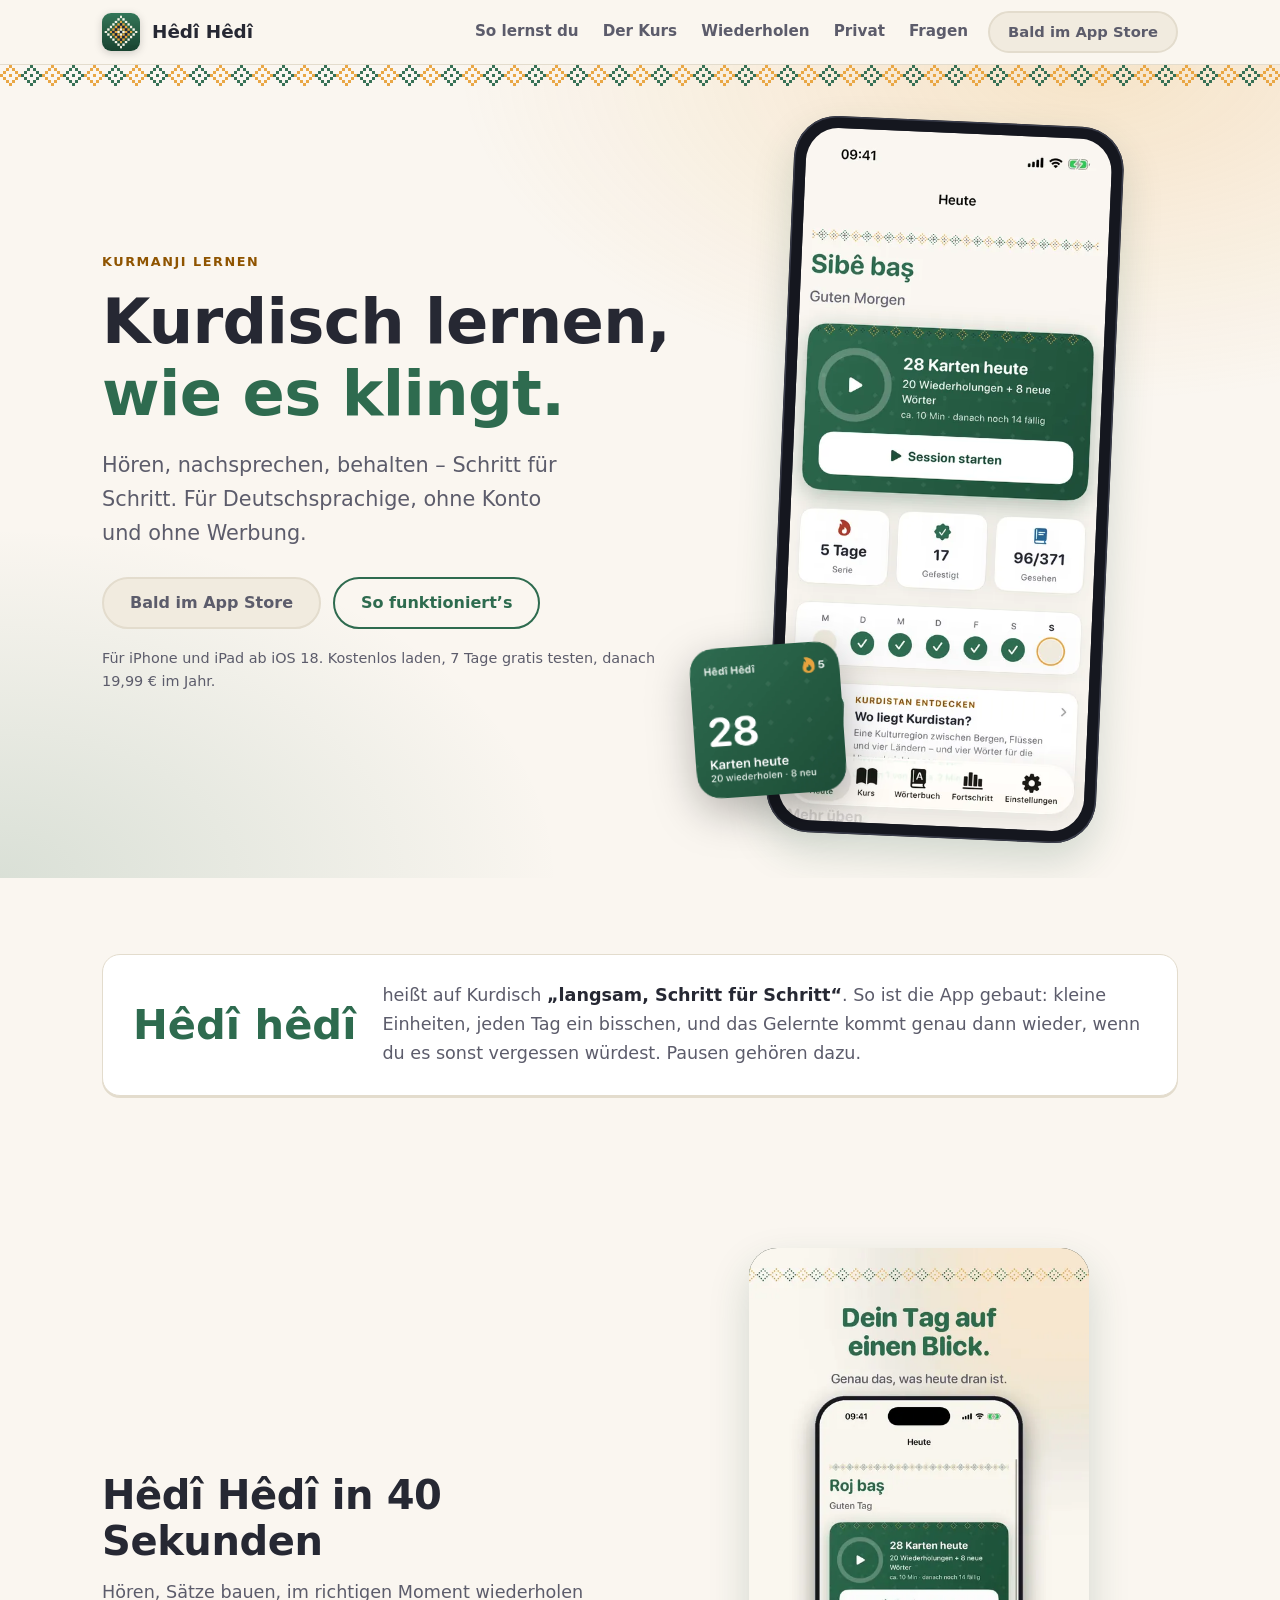
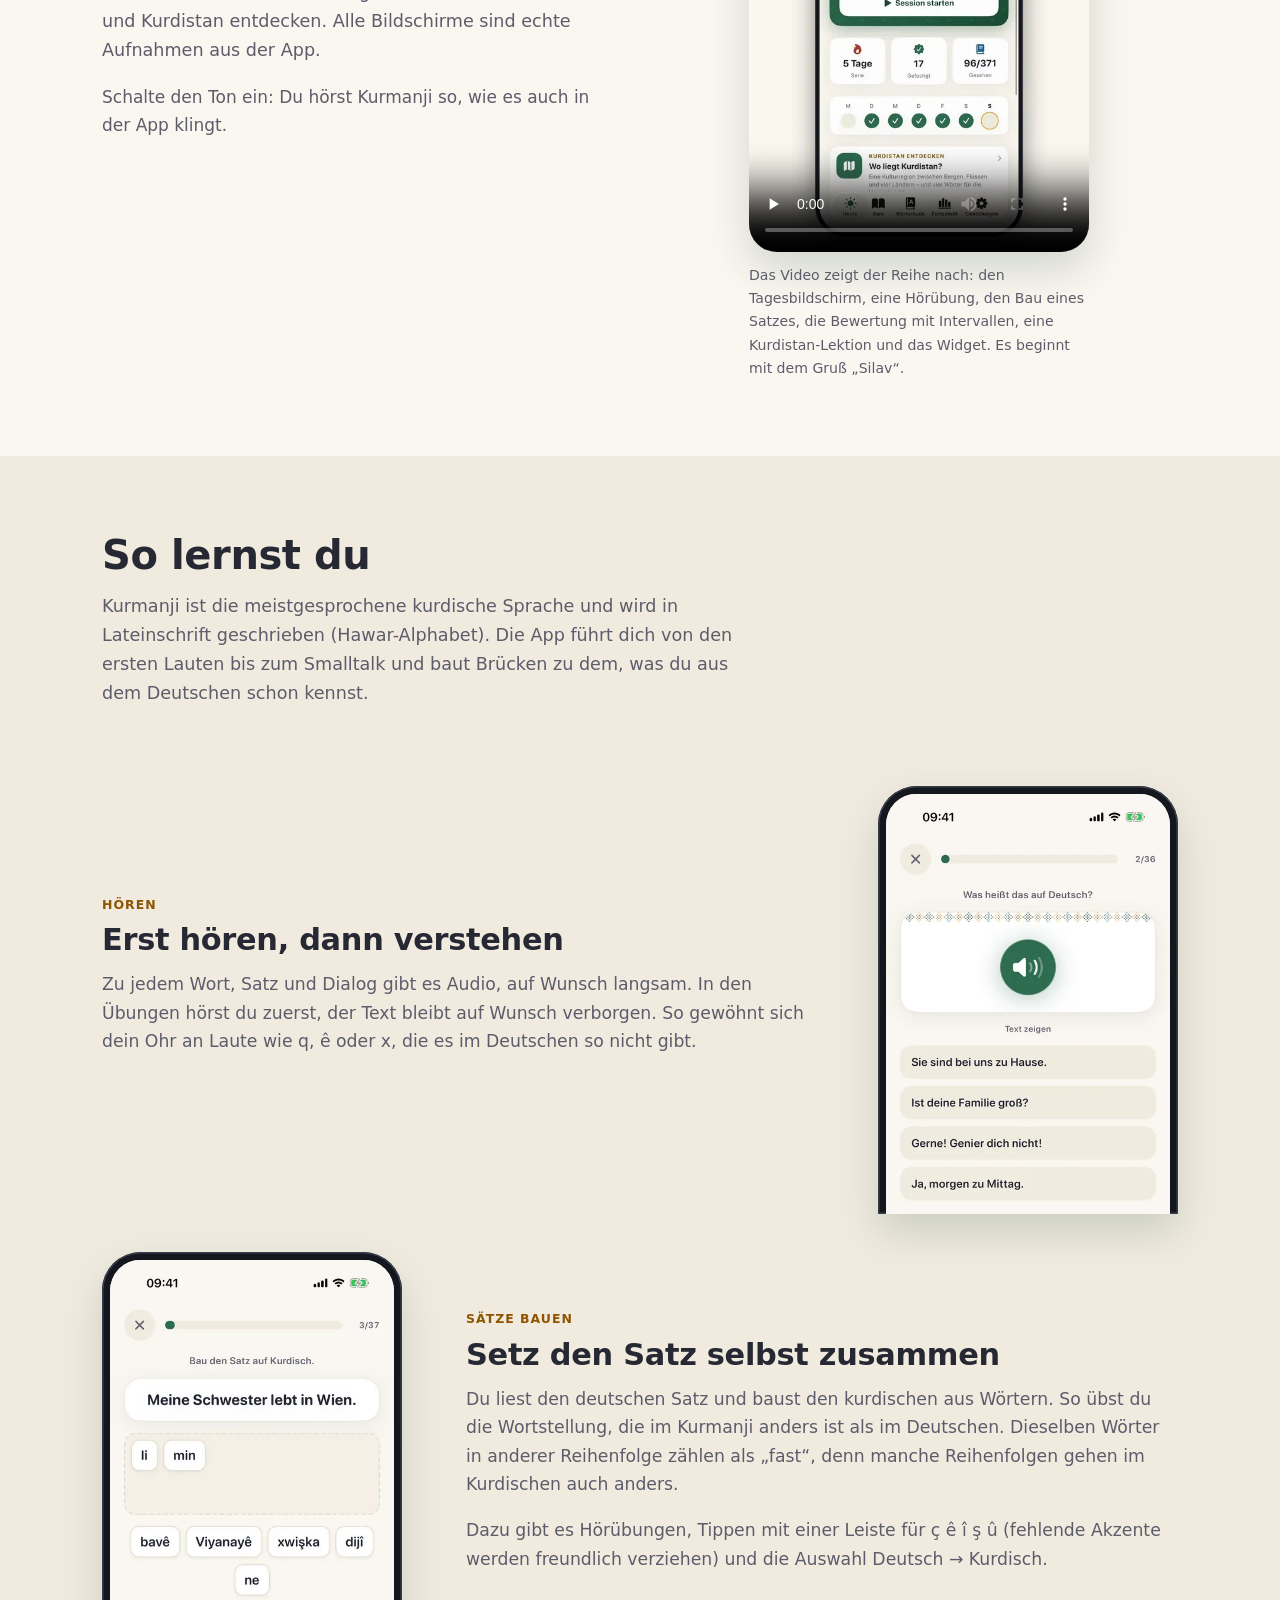
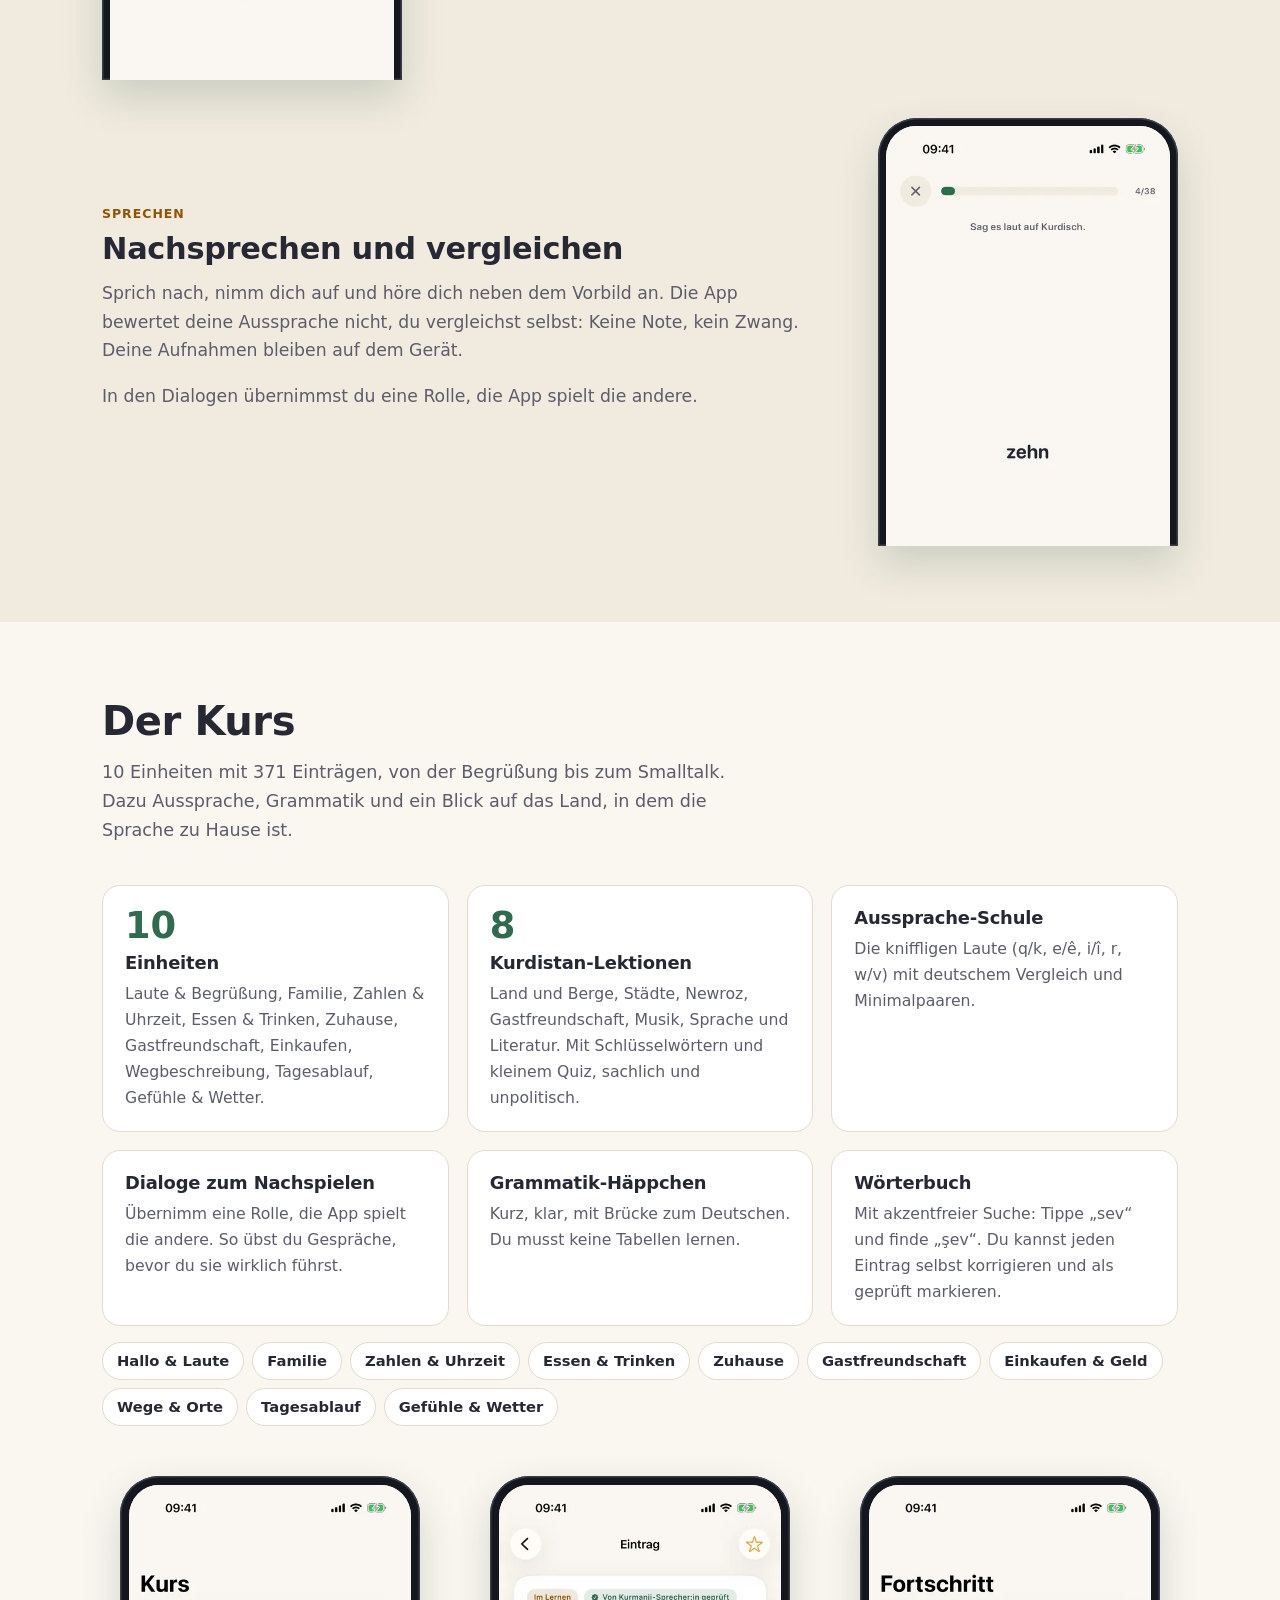
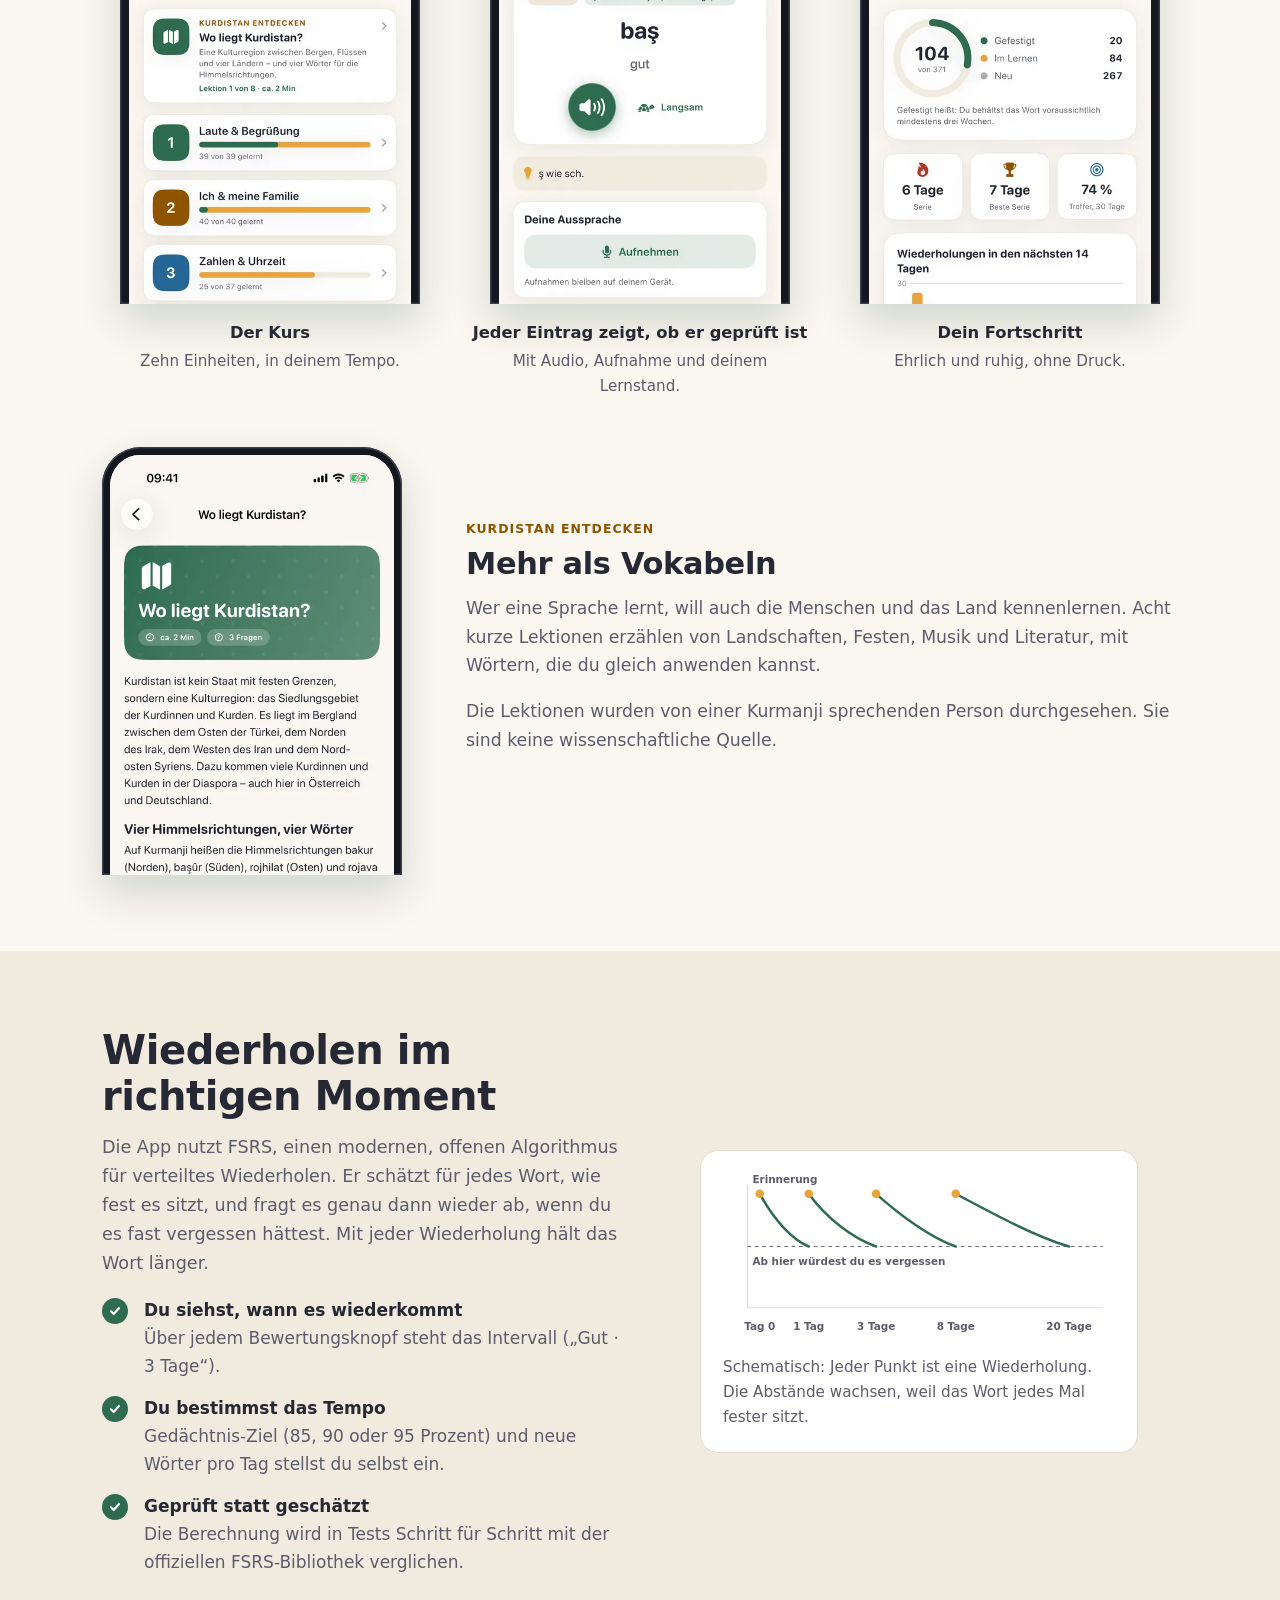
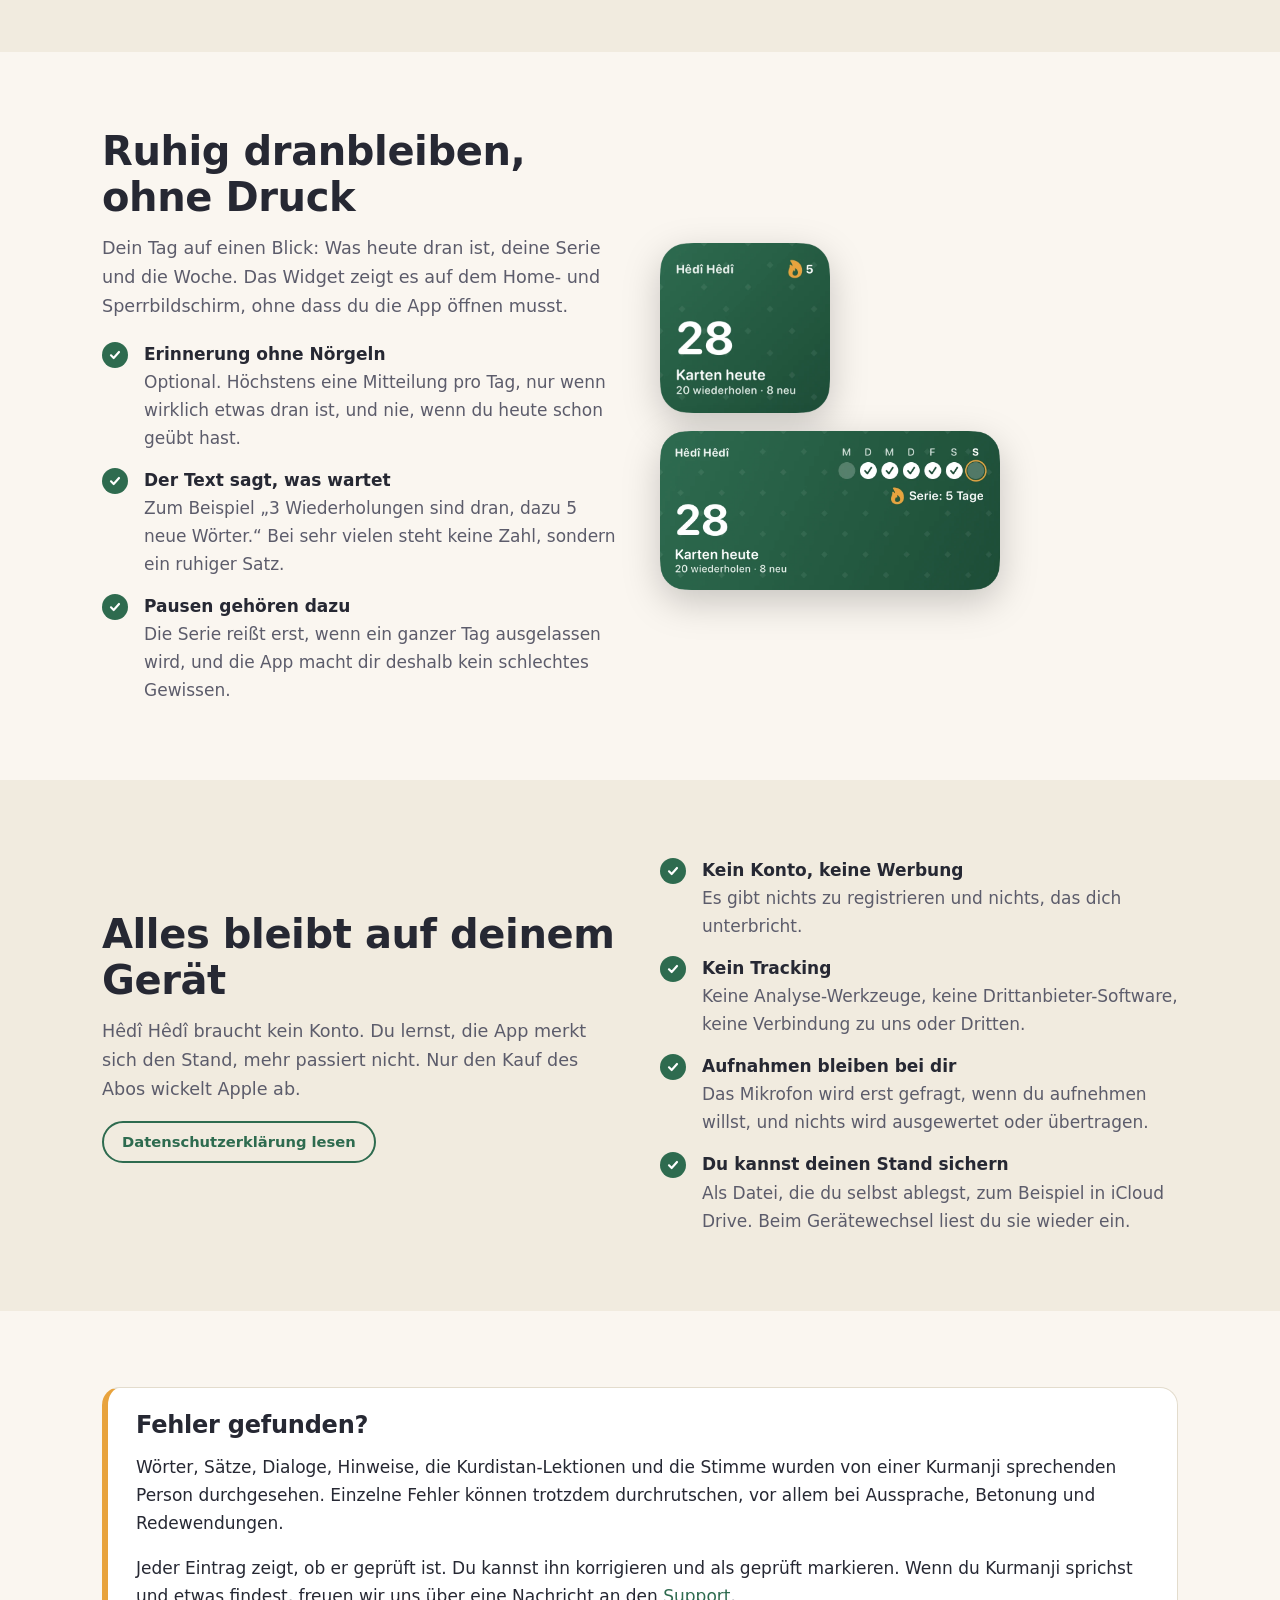
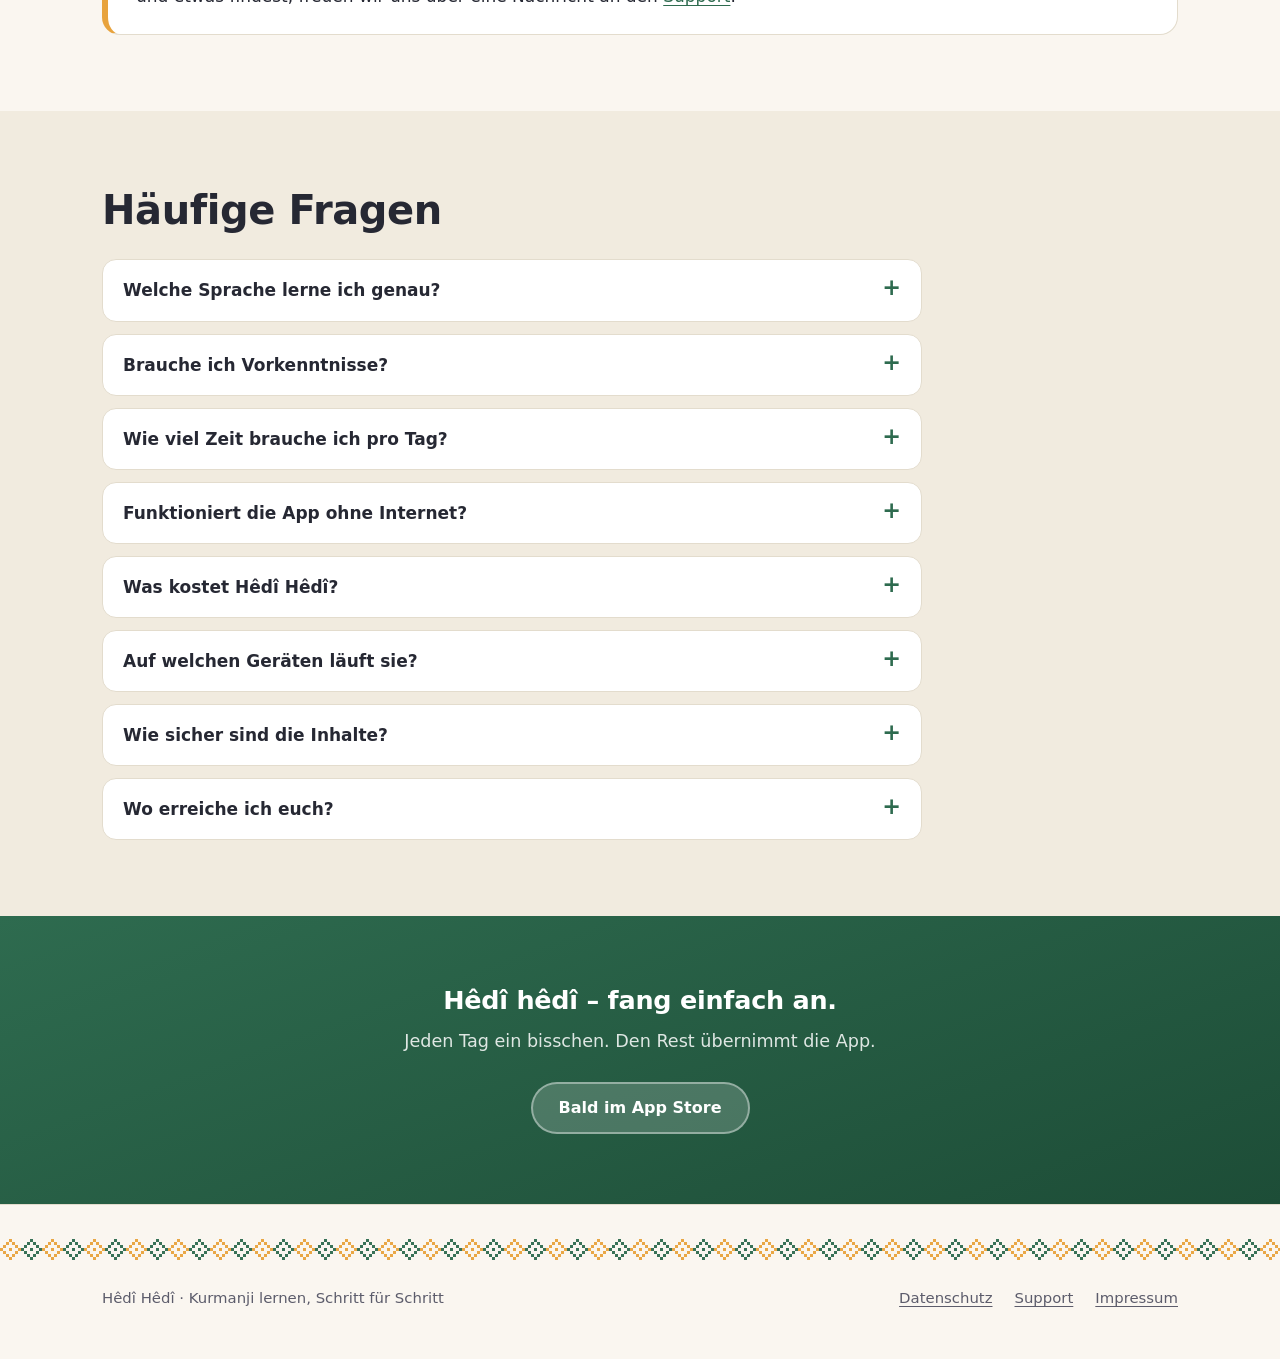
==== public/index.html @ 9ffc1339 "Webseite aktualisiert (App-Repo 23fbfc1 Datenschutz: Stand 5. Oktober 2026)" ====
<!doctype html>
<html lang="de-AT">
<head>
<meta charset="utf-8">
<meta name="viewport" content="width=device-width, initial-scale=1">
<title>Hêdî Hêdî – Kurdisch (Kurmanji) lernen, Schritt für Schritt</title>
<meta name="description" content="Kurmanji hören, sprechen und behalten: die Lern-App für Deutschsprachige. Mit echter Hörübung, Sätze bauen, Kurdistan-Lektionen und Wiederholungen genau im richtigen Moment. Ohne Konto, ohne Werbung, alles bleibt auf deinem Gerät.">
<meta name="theme-color" content="#2e6b4f">
<link rel="icon" type="image/png" sizes="32x32" href="bilder/favicon-32.png">
<link rel="apple-touch-icon" href="bilder/apple-touch-icon.png">
<link rel="stylesheet" href="style.css">
<meta property="og:type" content="website">
<meta property="og:locale" content="de_AT">
<meta property="og:title" content="Hêdî Hêdî – Kurdisch lernen, Schritt für Schritt">
<meta property="og:description" content="Kurmanji hören, sprechen und behalten. Für iPhone und iPad. Ohne Konto, ohne Werbung.">
<meta property="og:image" content="bilder/vorschau.png">
<meta name="twitter:card" content="summary_large_image">
<script type="application/ld+json">
{"@context":"https://schema.org","@type":"MobileApplication","name":"Hêdî Hêdî","alternateName":"Hêdî Hêdî: Kurdisch lernen","applicationCategory":"EducationalApplication","operatingSystem":"iOS 18 und neuer (iPhone, iPad)","inLanguage":"de-AT","description":"Kurmanji (Nordkurdisch, Hawar-Lateinschrift) lernen: hören, sprechen, Sätze bauen und im richtigen Moment wiederholen. Ohne Konto, ohne Werbung.","image":"bilder/icon-512.png"}
</script>
</head>
<body>
<a class="sprung" href="#inhalt">Zum Inhalt springen</a>

<header class="kopf">
  <div class="wrap">
    <a class="marke" href="./"><img src="bilder/icon-256.webp" width="38" height="38" alt="">Hêdî Hêdî</a>
    <nav aria-label="Hauptmenü">
      <a href="#lernen">So lernst du</a>
      <a href="#kurs">Der Kurs</a>
      <a href="#wiederholen">Wiederholen</a>
      <a href="#privat">Privat</a>
      <a href="#fragen">Fragen</a>
    </nav>
    <a class="knopf klein" data-appstore aria-disabled="true" href="#herunterladen">Bald im App Store</a>
  </div>
</header>

<main id="inhalt">

<section class="held" aria-labelledby="titel">
  <div class="borte" aria-hidden="true" style="position:absolute;top:0;left:0;right:0"></div>
  <div class="wrap">
    <div>
      <p class="vorspann">Kurmanji lernen</p>
      <h1 id="titel">Kurdisch lernen, <em>wie es klingt.</em></h1>
      <p class="lead">Hören, nachsprechen, behalten – Schritt für Schritt. Für Deutschsprachige, ohne Konto und ohne Werbung.</p>
      <div class="aktionen">
        <a class="knopf" data-appstore aria-disabled="true" href="#herunterladen">Bald im App Store</a>
        <a class="knopf zweit" href="#lernen">So funktioniert’s</a>
      </div>
      <p class="klein-print">Für iPhone und iPad ab iOS 18. Kostenlos laden, 7 Tage gratis testen, danach 19,99 € im Jahr.</p>
    </div>
    <div class="heldbild">
      <figure class="telefon">
        <img src="bilder/heute-800.webp" srcset="bilder/heute-480.webp 480w, bilder/heute-800.webp 800w" sizes="(max-width: 880px) 72vw, 330px" width="800" height="1739"
             alt="Der Tagesbildschirm der App: „Sibê baş“, 28 Karten heute, die Serie von 5 Tagen und die Wochenübersicht.">
      </figure>
      <img class="widget" src="bilder/widget-klein.webp" width="510" height="510" alt="Das Widget „Heute dran“ zeigt 28 Karten und eine Serie von 5 Tagen.">
    </div>
  </div>
</section>

<section class="abschnitt" aria-labelledby="namen">
  <div class="wrap">
    <div class="name">
      <div class="gross" id="namen">Hêdî hêdî</div>
      <p>heißt auf Kurdisch <strong>„langsam, Schritt für Schritt“</strong>. So ist die App gebaut: kleine Einheiten, jeden Tag ein bisschen, und das Gelernte kommt genau dann wieder, wenn du es sonst vergessen würdest. Pausen gehören dazu.</p>
    </div>
  </div>
</section>

<section class="abschnitt" id="video" aria-labelledby="video-titel">
  <div class="wrap paar">
    <div>
      <h2 id="video-titel">Hêdî Hêdî in 40 Sekunden</h2>
      <p class="sanft" style="font-size:1.1rem">Hören, Sätze bauen, im richtigen Moment wiederholen und Kurdistan entdecken. Alle Bildschirme sind echte Aufnahmen aus der App.</p>
      <p class="sanft">Schalte den Ton ein: Du hörst Kurmanji so, wie es auch in der App klingt.</p>
    </div>
    <figure class="video-rahmen">
      <video controls playsinline preload="none" poster="bilder/promo-poster.webp" width="540" height="960"
             aria-describedby="video-text">
        <source src="video/hedi-hedi-promo.mp4" type="video/mp4">
        Dein Browser zeigt das Video nicht an. <a href="video/hedi-hedi-promo.mp4">Video herunterladen</a> (MP4, 5 MB).
      </video>
      <figcaption id="video-text" class="sanft">Das Video zeigt der Reihe nach: den Tagesbildschirm, eine Hörübung, den Bau eines Satzes, die Bewertung mit Intervallen, eine Kurdistan-Lektion und das Widget. Es beginnt mit dem Gruß „Silav“.</figcaption>
    </figure>
  </div>
</section>

<section class="abschnitt tief" id="lernen" aria-labelledby="lernen-titel">
  <div class="wrap">
    <div class="kopfzeile">
      <h2 id="lernen-titel">So lernst du</h2>
      <p>Kurmanji ist die meistgesprochene kurdische Sprache und wird in Lateinschrift geschrieben (Hawar-Alphabet). Die App führt dich von den ersten Lauten bis zum Smalltalk und baut Brücken zu dem, was du aus dem Deutschen schon kennst.</p>
    </div>

    <div class="reihe">
      <div class="text">
        <span class="marke-chip">Hören</span>
        <h3>Erst hören, dann verstehen</h3>
        <p>Zu jedem Wort, Satz und Dialog gibt es Audio, auf Wunsch langsam. In den Übungen hörst du zuerst, der Text bleibt auf Wunsch verborgen. So gewöhnt sich dein Ohr an Laute wie q, ê oder x, die es im Deutschen so nicht gibt.</p>
      </div>
      <figure class="telefon oben"><img src="bilder/hoeren-480.webp" srcset="bilder/hoeren-480.webp 480w, bilder/hoeren-800.webp 800w" sizes="340px" width="480" height="1044" loading="lazy"
        alt="Eine Hörübung: ein großer Lautsprecher-Knopf und vier deutsche Antworten zur Auswahl."></figure>
    </div>

    <div class="reihe rechts">
      <div class="text">
        <span class="marke-chip">Sätze bauen</span>
        <h3>Setz den Satz selbst zusammen</h3>
        <p>Du liest den deutschen Satz und baust den kurdischen aus Wörtern. So übst du die Wortstellung, die im Kurmanji anders ist als im Deutschen. Dieselben Wörter in anderer Reihenfolge zählen als „fast“, denn manche Reihenfolgen gehen im Kurdischen auch anders.</p>
        <p>Dazu gibt es Hörübungen, Tippen mit einer Leiste für ç ê î ş û (fehlende Akzente werden freundlich verziehen) und die Auswahl Deutsch → Kurdisch.</p>
      </div>
      <figure class="telefon oben"><img src="bilder/satz-bauen-480.webp" srcset="bilder/satz-bauen-480.webp 480w, bilder/satz-bauen-800.webp 800w" sizes="340px" width="480" height="1044" loading="lazy"
        alt="Die Übung „Satz bauen“: oben der deutsche Satz „Meine Schwester lebt in Wien“, darunter zwei bereits gesetzte kurdische Wörter und die übrigen Wörter zum Antippen."></figure>
    </div>

    <div class="reihe">
      <div class="text">
        <span class="marke-chip">Sprechen</span>
        <h3>Nachsprechen und vergleichen</h3>
        <p>Sprich nach, nimm dich auf und höre dich neben dem Vorbild an. Die App bewertet deine Aussprache nicht, du vergleichst selbst: Keine Note, kein Zwang. Deine Aufnahmen bleiben auf dem Gerät.</p>
        <p>In den Dialogen übernimmst du eine Rolle, die App spielt die andere.</p>
      </div>
      <figure class="telefon oben"><img src="bilder/sprechen-480.webp" srcset="bilder/sprechen-480.webp 480w, bilder/sprechen-800.webp 800w" sizes="340px" width="480" height="1044" loading="lazy"
        alt="Die Sprechübung: ein deutsches Wort, der Knopf „Vorbild zeigen und anhören“ und die Möglichkeit, sich selbst aufzunehmen."></figure>
    </div>
  </div>
</section>

<section class="abschnitt" id="kurs" aria-labelledby="kurs-titel">
  <div class="wrap">
    <div class="kopfzeile">
      <h2 id="kurs-titel">Der Kurs</h2>
      <p>10 Einheiten mit 371 Einträgen, von der Begrüßung bis zum Smalltalk. Dazu Aussprache, Grammatik und ein Blick auf das Land, in dem die Sprache zu Hause ist.</p>
    </div>
    <div class="karten">
      <div class="karte"><span class="zahl">10</span><h3>Einheiten</h3><p>Laute &amp; Begrüßung, Familie, Zahlen &amp; Uhrzeit, Essen &amp; Trinken, Zuhause, Gastfreundschaft, Einkaufen, Wegbeschreibung, Tagesablauf, Gefühle &amp; Wetter.</p></div>
      <div class="karte"><span class="zahl">8</span><h3>Kurdistan-Lektionen</h3><p>Land und Berge, Städte, Newroz, Gastfreundschaft, Musik, Sprache und Literatur. Mit Schlüsselwörtern und kleinem Quiz, sachlich und unpolitisch.</p></div>
      <div class="karte"><h3>Aussprache-Schule</h3><p>Die kniffligen Laute (q/k, e/ê, i/î, r, w/v) mit deutschem Vergleich und Minimalpaaren.</p></div>
      <div class="karte"><h3>Dialoge zum Nachspielen</h3><p>Übernimm eine Rolle, die App spielt die andere. So übst du Gespräche, bevor du sie wirklich führst.</p></div>
      <div class="karte"><h3>Grammatik-Häppchen</h3><p>Kurz, klar, mit Brücke zum Deutschen. Du musst keine Tabellen lernen.</p></div>
      <div class="karte"><h3>Wörterbuch</h3><p>Mit akzentfreier Suche: Tippe „sev“ und finde „şev“. Du kannst jeden Eintrag selbst korrigieren und als geprüft markieren.</p></div>
    </div>
    <ul class="chips" aria-label="Einheiten im Überblick">
      <li>Hallo &amp; Laute</li><li>Familie</li><li>Zahlen &amp; Uhrzeit</li><li>Essen &amp; Trinken</li><li>Zuhause</li><li>Gastfreundschaft</li><li>Einkaufen &amp; Geld</li><li>Wege &amp; Orte</li><li>Tagesablauf</li><li>Gefühle &amp; Wetter</li>
    </ul>

    <div class="galerie" role="group" aria-label="Weitere Bildschirme der App">
      <figure>
        <div class="telefon oben"><img src="bilder/kurs-480.webp" srcset="bilder/kurs-480.webp 480w, bilder/kurs-800.webp 800w" sizes="300px" width="480" height="1044" loading="lazy"
          alt="Die Kursübersicht mit den zehn Einheiten und dem Fortschritt in jeder."></div>
        <figcaption><strong>Der Kurs</strong>Zehn Einheiten, in deinem Tempo.</figcaption>
      </figure>
      <figure>
        <div class="telefon oben"><img src="bilder/eintrag-480.webp" srcset="bilder/eintrag-480.webp 480w, bilder/eintrag-800.webp 800w" sizes="300px" width="480" height="1044" loading="lazy"
          alt="Ein Wörterbucheintrag mit dem Siegel „Von Kurmanji-Sprecher:in geprüft“, Audio, Aussprache-Aufnahme und deinem Lernstand."></div>
        <figcaption><strong>Jeder Eintrag zeigt, ob er geprüft ist</strong>Mit Audio, Aufnahme und deinem Lernstand.</figcaption>
      </figure>
      <figure>
        <div class="telefon oben"><img src="bilder/fortschritt-480.webp" srcset="bilder/fortschritt-480.webp 480w, bilder/fortschritt-800.webp 800w" sizes="300px" width="480" height="1044" loading="lazy"
          alt="Die Fortschrittsansicht mit Serie, gelernten Wörtern und einer Übersicht über die letzten Wochen."></div>
        <figcaption><strong>Dein Fortschritt</strong>Ehrlich und ruhig, ohne Druck.</figcaption>
      </figure>
    </div>

    <div class="reihe rechts">
      <div class="text">
        <span class="marke-chip">Kurdistan entdecken</span>
        <h3>Mehr als Vokabeln</h3>
        <p>Wer eine Sprache lernt, will auch die Menschen und das Land kennenlernen. Acht kurze Lektionen erzählen von Landschaften, Festen, Musik und Literatur, mit Wörtern, die du gleich anwenden kannst.</p>
        <p>Die Lektionen wurden von einer Kurmanji sprechenden Person durchgesehen. Sie sind keine wissenschaftliche Quelle.</p>
      </div>
      <figure class="telefon oben"><img src="bilder/kurdistan-480.webp" srcset="bilder/kurdistan-480.webp 480w, bilder/kurdistan-800.webp 800w" sizes="340px" width="480" height="1044" loading="lazy"
        alt="Die Lektion „Wo liegt Kurdistan?“ mit Text über die Himmelsrichtungen und Schlüsselwörtern."></figure>
    </div>
  </div>
</section>

<section class="abschnitt tief" id="wiederholen" aria-labelledby="wh-titel">
  <div class="wrap paar">
    <div>
      <div class="kopfzeile" style="margin-bottom:18px">
        <h2 id="wh-titel">Wiederholen im richtigen Moment</h2>
        <p>Die App nutzt FSRS, einen modernen, offenen Algorithmus für verteiltes Wiederholen. Er schätzt für jedes Wort, wie fest es sitzt, und fragt es genau dann wieder ab, wenn du es fast vergessen hättest. Mit jeder Wiederholung hält das Wort länger.</p>
      </div>
      <ul class="haken">
        <li><div><strong>Du siehst, wann es wiederkommt</strong><span>Über jedem Bewertungsknopf steht das Intervall („Gut · 3 Tage“).</span></div></li>
        <li><div><strong>Du bestimmst das Tempo</strong><span>Gedächtnis-Ziel (85, 90 oder 95 Prozent) und neue Wörter pro Tag stellst du selbst ein.</span></div></li>
        <li><div><strong>Geprüft statt geschätzt</strong><span>Die Berechnung wird in Tests Schritt für Schritt mit der offiziellen FSRS-Bibliothek verglichen.</span></div></li>
      </ul>
    </div>
    <figure class="diagramm">
      <svg viewBox="0 0 640 280" role="img" aria-labelledby="dia-t dia-d">
        <title id="dia-t">Schematische Vergessenskurve mit Wiederholungen</title>
        <desc id="dia-d">Die Erinnerung sinkt nach dem Lernen. Wird das Wort kurz vor dem Vergessen wiederholt, springt sie wieder nach oben und sinkt danach langsamer. Die Abstände zwischen den Wiederholungen werden größer: nach 1 Tag, 3 Tagen, 8 Tagen und 20 Tagen.</desc>
        <line class="achse" x1="40" y1="220" x2="620" y2="220" stroke-width="2"/>
        <line class="achse" x1="40" y1="20" x2="40" y2="220" stroke-width="2"/>
        <line class="kurve-leise" x1="40" y1="120" x2="620" y2="120" stroke-width="1.5" stroke-dasharray="6 6"/>
        <text x="48" y="150">Ab hier würdest du es vergessen</text>
        <path class="kurve" fill="none" stroke-width="4" stroke-linecap="round" d="M60,34 C85,80 115,110 140,120 M140,34 C170,76 215,108 250,120 M250,34 C290,70 340,106 380,120 M380,34 C440,66 510,104 565,120"/>
        <g class="punkt"><circle cx="60" cy="34" r="7"/><circle cx="140" cy="34" r="7"/><circle cx="250" cy="34" r="7"/><circle cx="380" cy="34" r="7"/></g>
        <g text-anchor="middle"><text x="60" y="256">Tag 0</text><text x="140" y="256">1 Tag</text><text x="250" y="256">3 Tage</text><text x="380" y="256">8 Tage</text><text x="565" y="256">20 Tage</text></g>
        <text x="48" y="16">Erinnerung</text>
      </svg>
      <figcaption>Schematisch: Jeder Punkt ist eine Wiederholung. Die Abstände wachsen, weil das Wort jedes Mal fester sitzt.</figcaption>
    </figure>
  </div>
</section>

<section class="abschnitt" aria-labelledby="ruhig-titel">
  <div class="wrap paar">
    <div>
      <div class="kopfzeile" style="margin-bottom:18px">
        <h2 id="ruhig-titel">Ruhig dranbleiben, ohne Druck</h2>
        <p>Dein Tag auf einen Blick: Was heute dran ist, deine Serie und die Woche. Das Widget zeigt es auf dem Home- und Sperrbildschirm, ohne dass du die App öffnen musst.</p>
      </div>
      <ul class="haken">
        <li><div><strong>Erinnerung ohne Nörgeln</strong><span>Optional. Höchstens eine Mitteilung pro Tag, nur wenn wirklich etwas dran ist, und nie, wenn du heute schon geübt hast.</span></div></li>
        <li><div><strong>Der Text sagt, was wartet</strong><span>Zum Beispiel „3 Wiederholungen sind dran, dazu 5 neue Wörter.“ Bei sehr vielen steht keine Zahl, sondern ein ruhiger Satz.</span></div></li>
        <li><div><strong>Pausen gehören dazu</strong><span>Die Serie reißt erst, wenn ein ganzer Tag ausgelassen wird, und die App macht dir deshalb kein schlechtes Gewissen.</span></div></li>
      </ul>
    </div>
    <div class="widgets">
      <img class="w1" src="bilder/widget-klein.webp" width="510" height="510" loading="lazy" alt="Widget klein: 28 Karten heute, 20 wiederholen, 8 neu, Serie 5.">
      <img class="w2" src="bilder/widget-mittel.webp" width="1092" height="510" loading="lazy" alt="Widget mittel: 28 Karten heute und die Wochenübersicht mit Serie von 5 Tagen.">
    </div>
  </div>
</section>

<section class="abschnitt tief" id="privat" aria-labelledby="privat-titel">
  <div class="wrap paar">
    <div>
      <h2 id="privat-titel">Alles bleibt auf deinem Gerät</h2>
      <p class="sanft" style="font-size:1.1rem">Hêdî Hêdî braucht kein Konto. Du lernst, die App merkt sich den Stand, mehr passiert nicht. Nur den Kauf des Abos wickelt Apple ab.</p>
      <p><a class="knopf zweit klein" href="datenschutz.html">Datenschutzerklärung lesen</a></p>
    </div>
    <ul class="haken">
      <li><div><strong>Kein Konto, keine Werbung</strong><span>Es gibt nichts zu registrieren und nichts, das dich unterbricht.</span></div></li>
      <li><div><strong>Kein Tracking</strong><span>Keine Analyse-Werkzeuge, keine Drittanbieter-Software, keine Verbindung zu uns oder Dritten.</span></div></li>
      <li><div><strong>Aufnahmen bleiben bei dir</strong><span>Das Mikrofon wird erst gefragt, wenn du aufnehmen willst, und nichts wird ausgewertet oder übertragen.</span></div></li>
      <li><div><strong>Du kannst deinen Stand sichern</strong><span>Als Datei, die du selbst ablegst, zum Beispiel in iCloud Drive. Beim Gerätewechsel liest du sie wieder ein.</span></div></li>
    </ul>
  </div>
</section>

<section class="abschnitt" aria-labelledby="ehrlich-titel">
  <div class="wrap">
    <div class="ehrlich">
      <h2 id="ehrlich-titel">Fehler gefunden?</h2>
      <p>Wörter, Sätze, Dialoge, Hinweise, die Kurdistan-Lektionen und die Stimme wurden von einer Kurmanji sprechenden Person durchgesehen. Einzelne Fehler können trotzdem durchrutschen, vor allem bei Aussprache, Betonung und Redewendungen.</p>
      <p>Jeder Eintrag zeigt, ob er geprüft ist. Du kannst ihn korrigieren und als geprüft markieren. Wenn du Kurmanji sprichst und etwas findest, freuen wir uns über eine Nachricht an den <a href="support.html">Support</a>.</p>
    </div>
  </div>
</section>

<section class="abschnitt tief" id="fragen" aria-labelledby="fragen-titel">
  <div class="wrap">
    <h2 id="fragen-titel" style="margin-bottom:26px">Häufige Fragen</h2>
    <div class="faq">
      <details><summary>Welche Sprache lerne ich genau?</summary><p>Kurmanji, auch Nordkurdisch genannt, in Lateinschrift (Hawar-Alphabet mit ç ê î ş û). Sorani und die arabische Schrift kommen in der App nicht vor.</p></details>
      <details><summary>Brauche ich Vorkenntnisse?</summary><p>Nein. Die erste Einheit beginnt bei den Lauten und der Begrüßung. Die App ist für Deutschsprachige gemacht, die Hinweise sind auf Deutsch (österreichisch: Spital, Bim, Paradeiser).</p></details>
      <details><summary>Wie viel Zeit brauche ich pro Tag?</summary><p>Eine Session dauert meist weniger als 10 Minuten. Wie viele neue Wörter pro Tag dazukommen, stellst du selbst ein. Regelmäßig und kurz ist besser als selten und lang.</p></details>
      <details><summary>Funktioniert die App ohne Internet?</summary><p>Ja. Alle Inhalte und das Audio sind in der App. Nur der Kauf und die Verlängerung des Abos brauchen eine Verbindung zu Apple.</p></details>
      <details><summary>Was kostet Hêdî Hêdî?</summary><p>Du lädst die App kostenlos und startest mit 7 Tagen gratis (für neue Abonnentinnen und Abonnenten). Danach kostet Hêdî Hêdî Plus 19,99 € pro Jahr. Es schaltet alle Einheiten, Dialoge, Grammatik-Häppchen und Kurdistan-Lektionen frei und verlängert sich automatisch, wenn du nicht mindestens 24 Stunden vor Ablauf kündigst. Kündigen kannst du jederzeit in den Einstellungen deiner Apple-ID. Kostenlos bleibt die Aussprache-Schule.</p></details>
      <details><summary>Auf welchen Geräten läuft sie?</summary><p>Auf iPhone und iPad ab iOS 18, auch im Querformat und mit Tastatur (Tasten 1 bis 4 bewerten). Dunkelmodus, große Schrift und VoiceOver werden unterstützt.</p></details>
      <details><summary>Wie sicher sind die Inhalte?</summary><p>Sie wurden von einer Kurmanji sprechenden Person durchgesehen, aber einzelne Fehler sind möglich. Jeder Eintrag zeigt, ob er geprüft ist, und lässt sich in der App korrigieren.</p></details>
      <details><summary>Wo erreiche ich euch?</summary><p>Auf der Seite <a href="support.html">Support &amp; Kontakt</a>.</p></details>
    </div>
  </div>
</section>

<section class="abschluss" id="herunterladen" aria-labelledby="abschluss-titel">
  <div class="wrap">
    <h2 id="abschluss-titel">Hêdî hêdî – fang einfach an.</h2>
    <p>Jeden Tag ein bisschen. Den Rest übernimmt die App.</p>
    <a class="knopf" data-appstore aria-disabled="true" href="#herunterladen">Bald im App Store</a>
  </div>
</section>
</main>

<footer class="fuss">
  <div class="borte" aria-hidden="true" style="margin-bottom:26px"></div>
  <div class="wrap">
    <span>Hêdî Hêdî · Kurmanji lernen, Schritt für Schritt</span>
    <nav aria-label="Rechtliches">
      <a href="datenschutz.html">Datenschutz</a>
      <a href="support.html">Support</a>
      <a href="impressum.html">Impressum</a>
    </nav>
  </div>
</footer>
</body>
</html>
---- public/style.css ----
/* Hêdî Hêdî – Webseite. Dieselben Farben wie die App (Papier, Berggrün, Safran), hell und dunkel.
   Keine Schriften, Skripte oder Bilder von anderen Servern. */

:root {
  color-scheme: light dark;
  --papier: #faf6f0;
  --karte: #ffffff;
  --karte-tief: #f1ebdf;
  --tinte: #262833;
  --sanft: #5c5c6b;
  --linie: #e3dccd;
  --gruen: #2e6b4f;          /* Text und Linien */
  --knopf: #2e6b4f;          /* Fläche mit weißer Schrift */
  --knopf-hover: #1d4d37;
  --tief: #1d4d37;
  --safran: #e8a33d;
  --safran-text: #8f5400;
  --schatten: 0 18px 40px rgba(29, 77, 55, .18);
  --kilim: url(bilder/kilim-hell.svg);
  --rund: 18px;
  --breite: 1120px;
  --schrift: ui-rounded, system-ui, -apple-system, "Segoe UI", Roboto, sans-serif;
}
@media (prefers-color-scheme: dark) {
  :root {
    --papier: #13161f;
    --karte: #222538;
    --karte-tief: #2b2e43;
    --tinte: #f2f0e6;
    --sanft: #b6b6c2;
    --linie: #404457;
    --gruen: #80b894;
    --knopf: #347a58;
    --knopf-hover: #3f8c67;
    --tief: #173b2b;
    --safran-text: #f0b350;
    --schatten: 0 18px 40px rgba(0, 0, 0, .45);
    --kilim: url(bilder/kilim-dunkel.svg);
  }
}

* { box-sizing: border-box; }
html { scroll-behavior: smooth; -webkit-text-size-adjust: 100%; }
@media (prefers-reduced-motion: reduce) { html { scroll-behavior: auto; } * { transition: none !important; } }
body { margin: 0; background: var(--papier); color: var(--tinte); font: 17px/1.65 var(--schrift); }
img { max-width: 100%; height: auto; display: block; }
a { color: var(--gruen); text-underline-offset: .18em; }
a:hover { color: var(--tinte); }
:focus-visible { outline: 3px solid var(--safran); outline-offset: 3px; border-radius: 6px; }
h1, h2, h3 { line-height: 1.15; letter-spacing: -.01em; margin: 0; }
p { margin: 0 0 1em; }
.sanft { color: var(--sanft); }

.sprung { position: absolute; left: -999px; top: 8px; background: var(--knopf); color: #fff; padding: 10px 16px; border-radius: 10px; z-index: 20; }
.sprung:focus { left: 8px; }

.wrap { max-width: var(--breite); margin: 0 auto; padding: 0 22px; }
.borte { height: 21px; background: var(--kilim) repeat-x left center; opacity: .95; }

/* Kopf */
.kopf { position: sticky; top: 0; z-index: 10; background: color-mix(in srgb, var(--papier) 88%, transparent); backdrop-filter: saturate(1.4) blur(10px); border-bottom: 1px solid var(--linie); }
.kopf .wrap { display: flex; align-items: center; gap: 18px; min-height: 64px; flex-wrap: wrap; }
.marke { display: flex; align-items: center; gap: 12px; font-weight: 700; font-size: 1.15rem; color: var(--tinte); text-decoration: none; margin-right: auto; }
.marke img { width: 38px; height: 38px; border-radius: 9px; box-shadow: 0 2px 8px rgba(0,0,0,.18); }
.kopf nav { display: flex; gap: 6px 20px; flex-wrap: wrap; align-items: center; }
.kopf nav a { color: var(--sanft); text-decoration: none; font-weight: 600; font-size: .95rem; padding: 6px 2px; }
.kopf nav a:hover, .kopf nav a[aria-current="page"] { color: var(--tinte); }

/* Knöpfe */
.knopf { display: inline-flex; align-items: center; justify-content: center; gap: 10px; min-height: 52px; padding: 0 26px; border-radius: 999px; background: var(--knopf); color: #fff; font: 700 1rem/1 var(--schrift); text-decoration: none; border: 2px solid transparent; transition: background .2s, transform .2s; }
.knopf:hover { background: var(--knopf-hover); color: #fff; transform: translateY(-1px); }
.knopf.zweit { background: transparent; color: var(--gruen); border-color: var(--gruen); }
.knopf.zweit:hover { background: var(--karte-tief); color: var(--tinte); }
.knopf.klein { min-height: 42px; padding: 0 18px; font-size: .92rem; }
.knopf[aria-disabled="true"] { background: var(--karte-tief); color: var(--sanft); border-color: var(--linie); cursor: default; transform: none; }

/* Held */
.held { position: relative; overflow: hidden; padding: 56px 0 40px; background: radial-gradient(900px 480px at 85% 0%, color-mix(in srgb, var(--safran) 22%, transparent), transparent 70%), radial-gradient(800px 500px at 0% 100%, color-mix(in srgb, var(--gruen) 16%, transparent), transparent 70%); }
.held .wrap { display: grid; grid-template-columns: 1.1fr .9fr; gap: 40px; align-items: center; }
.vorspann { color: var(--safran-text); font-weight: 800; letter-spacing: .12em; text-transform: uppercase; font-size: .8rem; margin-bottom: 14px; }
.held h1 { font-size: clamp(2.3rem, 5.4vw, 3.9rem); margin-bottom: 18px; }
.held h1 em { font-style: normal; color: var(--gruen); }
.held .lead { font-size: clamp(1.1rem, 2vw, 1.3rem); color: var(--sanft); max-width: 36ch; margin-bottom: 26px; }
.aktionen { display: flex; flex-wrap: wrap; gap: 12px; margin-bottom: 18px; }
.klein-print { font-size: .9rem; color: var(--sanft); }
.heldbild { display: flex; justify-content: center; position: relative; }
.heldbild .telefon { width: min(330px, 78vw); transform: rotate(2.5deg); }
.heldbild .widget { position: absolute; width: 150px; left: -4%; bottom: 6%; filter: drop-shadow(0 14px 22px rgba(0,0,0,.28)); transform: rotate(-4deg); }

/* Telefonrahmen */
.telefon { margin: 0; aspect-ratio: 1206 / 2622; background: #15171f; border-radius: 13% / 6%; padding: 2.6%; box-shadow: var(--schatten), inset 0 0 0 1.5px #3a3d4b; }
.telefon img { width: 100%; height: 100%; object-fit: cover; border-radius: 10.6% / 4.9%; background: #fff; }
/* Unten angeschnitten: zeigt den Kern des Bildschirms, ohne die Seite in die Länge zu ziehen. */
.telefon.oben { aspect-ratio: 1206 / 1720; padding-bottom: 0; border-radius: 13% 13% 0 0 / 9% 9% 0 0; overflow: hidden; box-shadow: 0 -2px 0 rgba(255,255,255,.04), var(--schatten), inset 0 0 0 1.5px #3a3d4b; }
.telefon.oben img { object-position: top; border-radius: 10.6% 10.6% 0 0 / 7.4% 7.4% 0 0; }

/* Abschnitte */
.abschnitt { padding: 76px 0; }
.abschnitt.tief { background: var(--karte-tief); }
.abschnitt h2 { font-size: clamp(1.7rem, 3.6vw, 2.5rem); margin-bottom: 14px; }
.kopfzeile { max-width: 62ch; margin-bottom: 40px; }
.kopfzeile p { color: var(--sanft); font-size: 1.1rem; }

.name { display: grid; grid-template-columns: auto 1fr; gap: 26px; align-items: center; background: var(--karte); border: 1px solid var(--linie); border-radius: var(--rund); padding: 26px 30px; box-shadow: 0 2px 0 var(--linie); }
.name .gross { font-size: clamp(1.8rem, 4vw, 2.6rem); font-weight: 800; color: var(--gruen); line-height: 1.05; }
.name p { margin: 0; color: var(--sanft); font-size: 1.1rem; }
.name p strong { color: var(--tinte); }

/* Reihen mit Telefonbild */
.reihe { display: grid; grid-template-columns: 1fr 300px; gap: 64px; align-items: end; padding: 38px 0 0; }
.reihe .text { padding-bottom: 38px; align-self: center; }
.reihe.rechts { grid-template-columns: 300px 1fr; }
.reihe.rechts .text { order: 2; }
.reihe .telefon { width: 100%; }
.text h3 { font-size: clamp(1.4rem, 2.8vw, 1.9rem); margin-bottom: 12px; }
.text p { color: var(--sanft); font-size: 1.08rem; }
.text ul { margin: 0 0 1em; padding-left: 1.2em; color: var(--sanft); }
.text li { margin-bottom: .4em; }
.marke-chip { display: inline-block; font-size: .78rem; font-weight: 800; letter-spacing: .08em; text-transform: uppercase; color: var(--safran-text); margin-bottom: 8px; }

/* Video */
.video-rahmen { margin: 0; max-width: 340px; justify-self: center; }
.video-rahmen video { display: block; width: 100%; height: auto; aspect-ratio: 9 / 16; border-radius: 28px; background: #0f1a14; box-shadow: var(--schatten); }
.video-rahmen figcaption { font-size: .88rem; margin-top: 12px; }

/* Galerie */
.galerie { display: grid; grid-template-columns: repeat(3, 1fr); gap: 34px; margin: 50px 0 10px; }
.galerie figure { margin: 0; }
.galerie .telefon { max-width: 300px; margin: 0 auto; }
.galerie figcaption { text-align: center; color: var(--sanft); font-size: .95rem; margin-top: 16px; }
.galerie figcaption strong { display: block; color: var(--tinte); font-size: 1.02rem; margin-bottom: 2px; }
@media (max-width: 880px) {
  .galerie { grid-auto-flow: column; grid-template-columns: none; grid-auto-columns: min(280px, 74%); overflow-x: auto; scroll-snap-type: x mandatory; padding-bottom: 12px; gap: 22px; }
  .galerie figure { scroll-snap-align: center; }
}

/* Karten */
.karten { display: grid; grid-template-columns: repeat(3, 1fr); gap: 18px; }
@media (max-width: 880px) { .karten { grid-template-columns: repeat(2, 1fr); } }
@media (max-width: 560px) { .karten { grid-template-columns: 1fr; } }
.karte { background: var(--karte); border: 1px solid var(--linie); border-radius: var(--rund); padding: 22px 22px 20px; }
.karte h3 { font-size: 1.12rem; margin-bottom: 8px; }
.karte p { margin: 0; color: var(--sanft); font-size: .98rem; }
.karte .zahl { font-size: 2.3rem; font-weight: 800; color: var(--gruen); line-height: 1; margin-bottom: 8px; display: block; }
.chips { display: flex; flex-wrap: wrap; gap: 8px; margin: 16px 0 0; padding: 0; list-style: none; }
.chips li { background: var(--karte); border: 1px solid var(--linie); border-radius: 999px; padding: 6px 14px; font-size: .92rem; font-weight: 600; }

/* Diagramm */
.diagramm { background: var(--karte); border: 1px solid var(--linie); border-radius: var(--rund); padding: 22px; }
.diagramm svg { width: 100%; height: auto; display: block; }
.diagramm figcaption { color: var(--sanft); font-size: .95rem; margin-top: 10px; }
.kurve { stroke: var(--gruen); }
.kurve-leise { stroke: var(--sanft); }
.achse { stroke: var(--linie); }
.punkt { fill: var(--safran); }
.diagramm text { fill: var(--sanft); font: 600 17px var(--schrift); }

/* Zwei-Spalter */
.paar { display: grid; grid-template-columns: 1fr 1fr; gap: 40px; align-items: center; }
.widgets { display: flex; gap: 18px; align-items: flex-end; flex-wrap: wrap; }
.widgets img { filter: drop-shadow(0 12px 18px rgba(0,0,0,.2)); }
.widgets .w1 { width: 170px; }
.widgets .w2 { width: 340px; max-width: 100%; }

/* Privatsphäre */
.haken { list-style: none; margin: 0; padding: 0; display: grid; gap: 14px; }
.haken li { display: grid; grid-template-columns: 30px 1fr; gap: 12px; align-items: start; }
.haken li::before { content: ""; width: 26px; height: 26px; margin-top: 2px; border-radius: 50%; background: var(--knopf) url("data:image/svg+xml,%3Csvg xmlns='http://www.w3.org/2000/svg' viewBox='0 0 24 24' fill='none' stroke='white' stroke-width='3.2' stroke-linecap='round' stroke-linejoin='round'%3E%3Cpath d='M6 12.5l4 4 8-9'/%3E%3C/svg%3E") center / 16px no-repeat; }
.haken strong { display: block; }
.haken span { color: var(--sanft); }

.ehrlich { background: var(--karte); border: 1px solid var(--linie); border-left: 6px solid var(--safran); border-radius: var(--rund); padding: 24px 28px; }
.ehrlich h2 { font-size: 1.5rem; }
.ehrlich p:last-child { margin-bottom: 0; }

/* FAQ */
.faq { display: grid; gap: 12px; max-width: 820px; }
details { background: var(--karte); border: 1px solid var(--linie); border-radius: 14px; padding: 0 20px; }
summary { cursor: pointer; font-weight: 700; padding: 16px 0; list-style: none; display: flex; justify-content: space-between; gap: 16px; }
summary::-webkit-details-marker { display: none; }
summary::after { content: "+"; font-size: 1.4rem; line-height: 1; color: var(--gruen); }
details[open] summary::after { content: "–"; }
details p { color: var(--sanft); padding-bottom: 6px; }

/* Abschluss und Fuß */
.abschluss { text-align: center; padding: 70px 0; background: linear-gradient(160deg, var(--knopf), var(--tief)); color: #fff; }
.abschluss h2 { color: #fff; margin-bottom: 12px; }
.abschluss p { color: rgba(255,255,255,.85); max-width: 46ch; margin: 0 auto 26px; font-size: 1.1rem; }
.abschluss .knopf { background: #fff; color: var(--tief); }
.abschluss .knopf[aria-disabled="true"] { background: rgba(255,255,255,.18); color: #fff; border-color: rgba(255,255,255,.4); }
.fuss { padding: 34px 0 48px; color: var(--sanft); font-size: .93rem; border-top: 1px solid var(--linie); }
.fuss .wrap { display: flex; flex-wrap: wrap; gap: 12px 28px; justify-content: space-between; align-items: center; }
.fuss nav { display: flex; gap: 8px 22px; flex-wrap: wrap; }
.fuss a { color: var(--sanft); }
.fuss a:hover { color: var(--tinte); }

/* Rechtstexte (Datenschutz, Support, Impressum) */
.text-seite { max-width: 760px; margin: 0 auto; padding: 46px 22px 70px; }
.text-seite h1 { font-size: clamp(1.9rem, 4vw, 2.5rem); color: var(--gruen); margin: 22px 0 8px; }
.text-seite h2 { font-size: 1.25rem; margin: 34px 0 8px; }
.text-seite li { margin-bottom: .35em; }
.text-seite .platzhalter, .platzhalter { background: color-mix(in srgb, var(--safran) 28%, transparent); border-radius: 4px; padding: 0 4px; }

@media (max-width: 880px) {
  .held .wrap, .paar { grid-template-columns: 1fr; }
  .heldbild .telefon { transform: none; width: min(280px, 72vw); }
  .heldbild .widget { width: 112px; left: 0; }
  .reihe, .reihe.rechts { grid-template-columns: 1fr; gap: 26px; }
  .reihe .telefon { max-width: 300px; margin: 0 auto; }
  .reihe.rechts .text { order: 0; }
  .reihe .text { padding-bottom: 0; }
  .name { grid-template-columns: 1fr; gap: 10px; }
  .abschnitt { padding: 56px 0; }
}
@media (max-width: 640px) {
  body { font-size: 16px; }
  .kopf .wrap { min-height: 58px; flex-wrap: nowrap; }
  .kopf nav a:not([href^="support"]):not([href^="datenschutz"]) { display: none; } /* Startseite: Menü entfällt, die Seite ist ein langer Text */
  .kopf nav { gap: 14px; }
  .marke { white-space: nowrap; font-size: 1.05rem; gap: 10px; }
  .kopf .knopf.klein { padding: 0 14px; font-size: .86rem; white-space: nowrap; min-height: 40px; }
  .held { padding-top: 40px; }
}
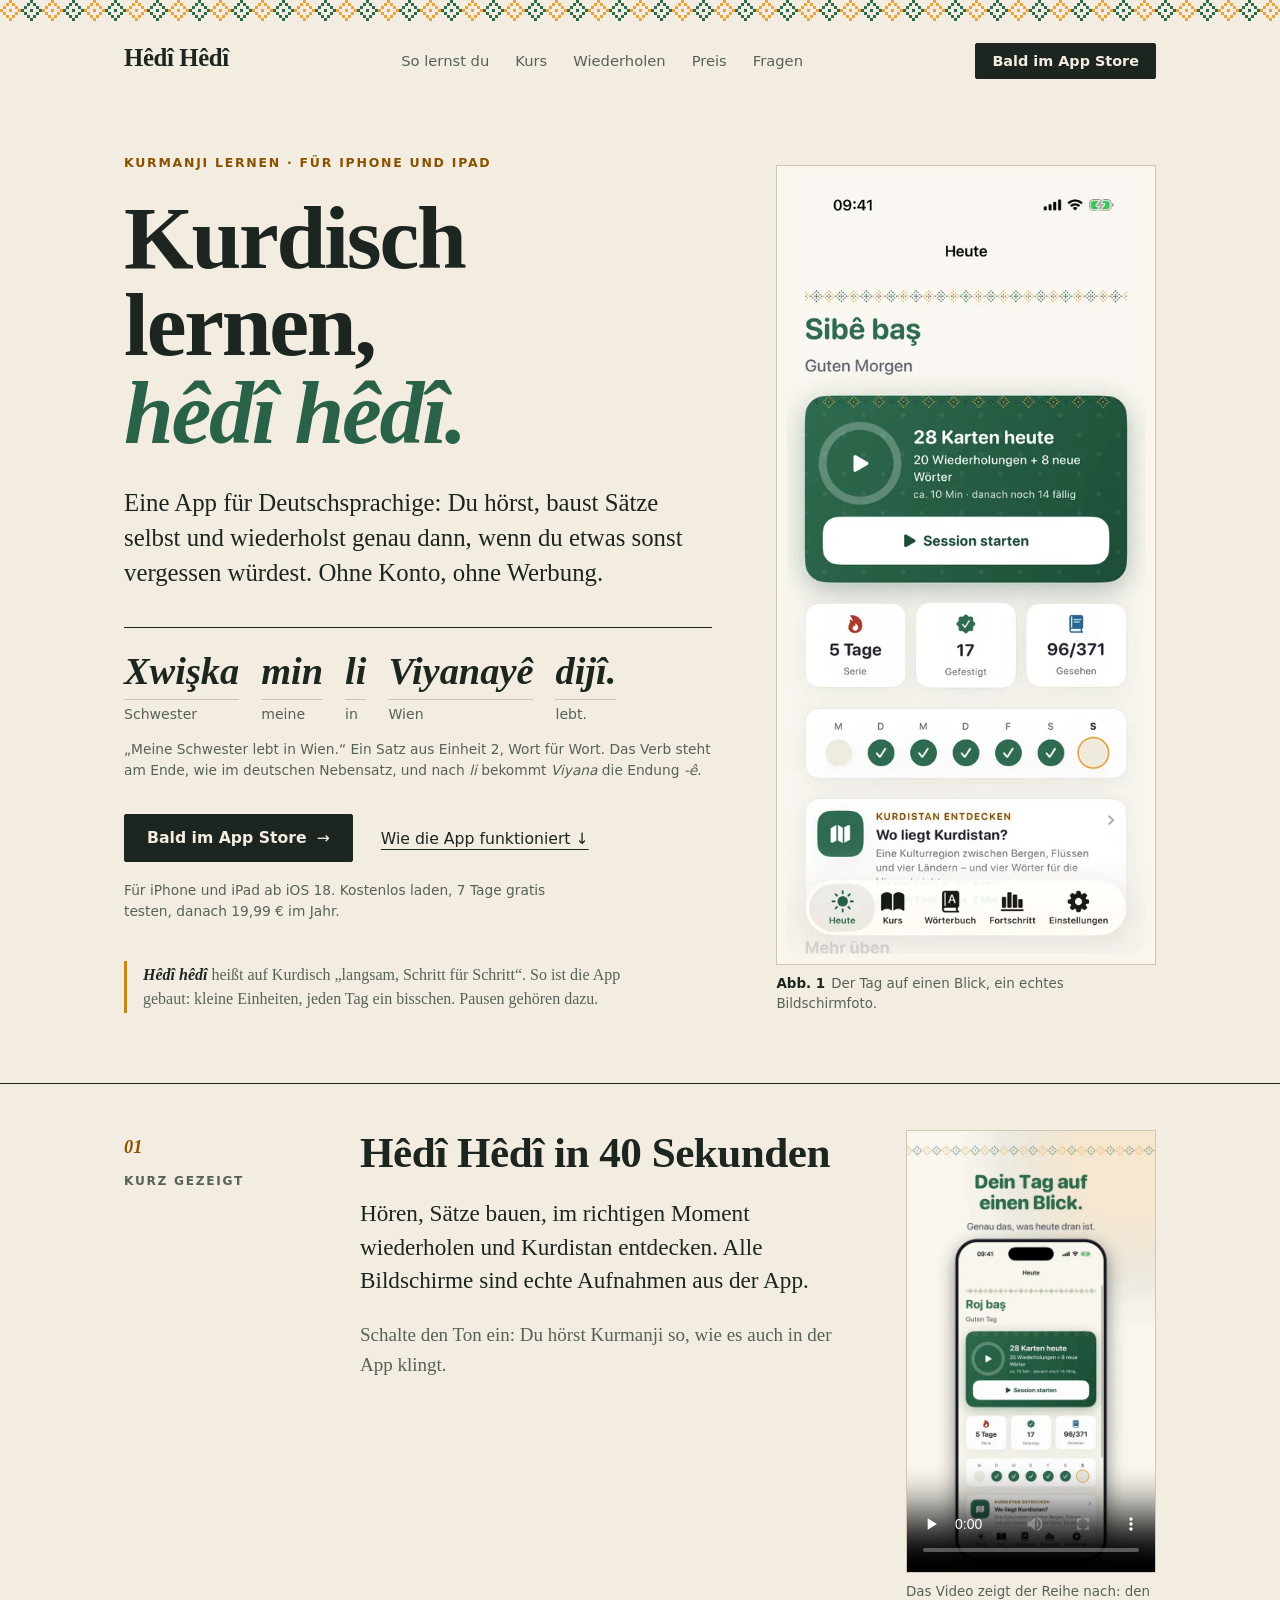
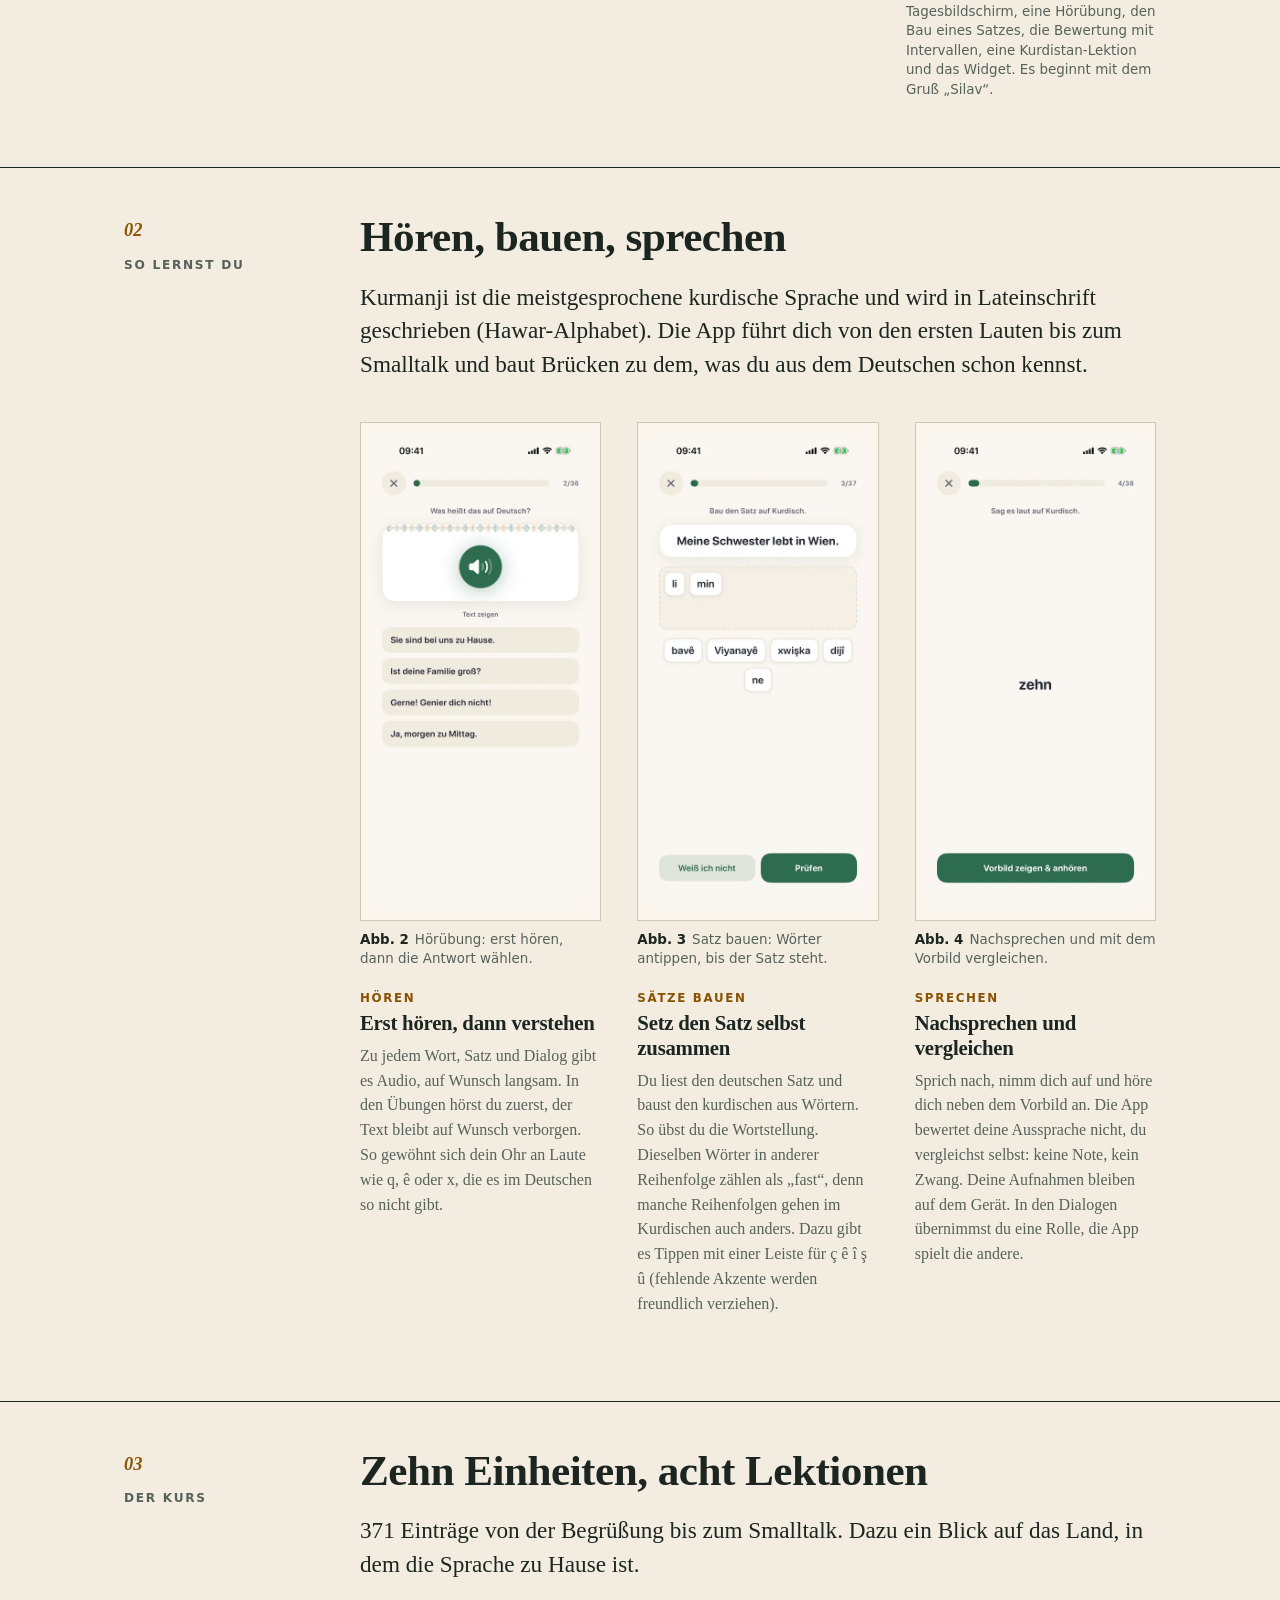
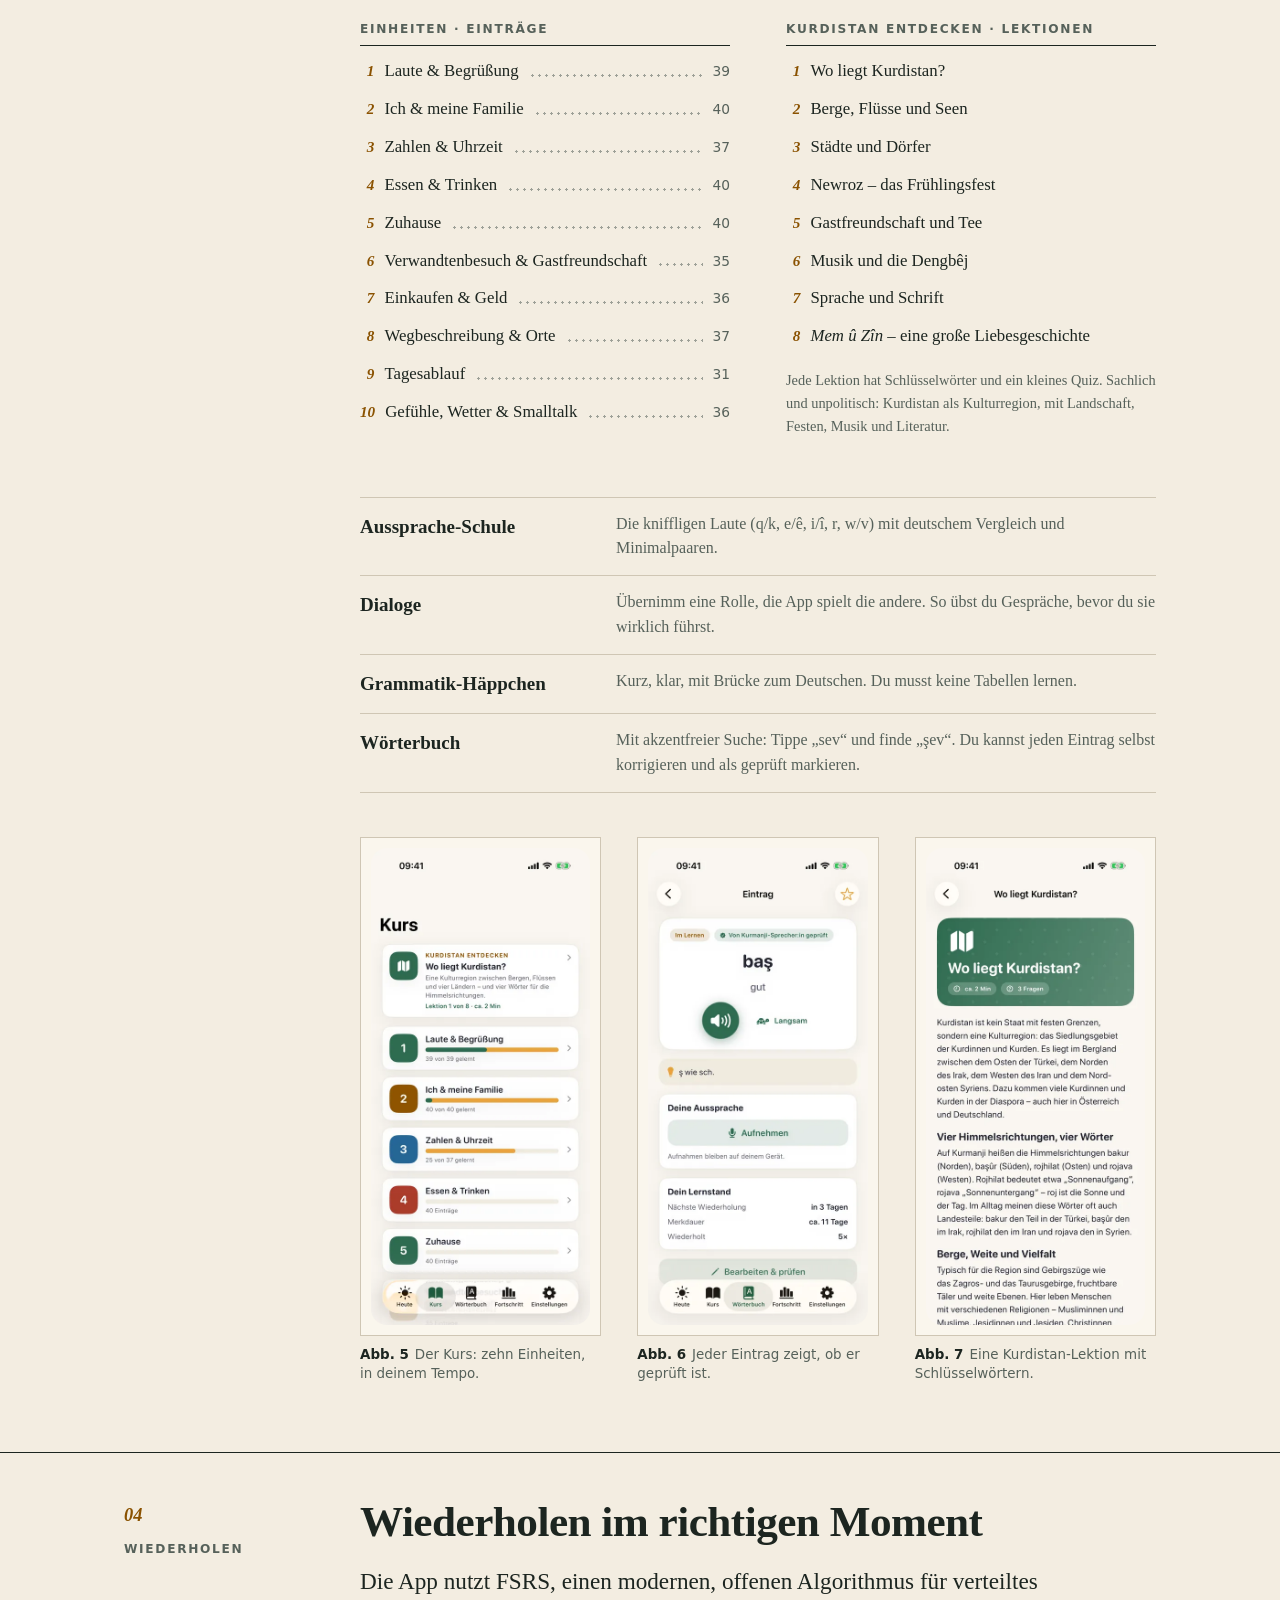
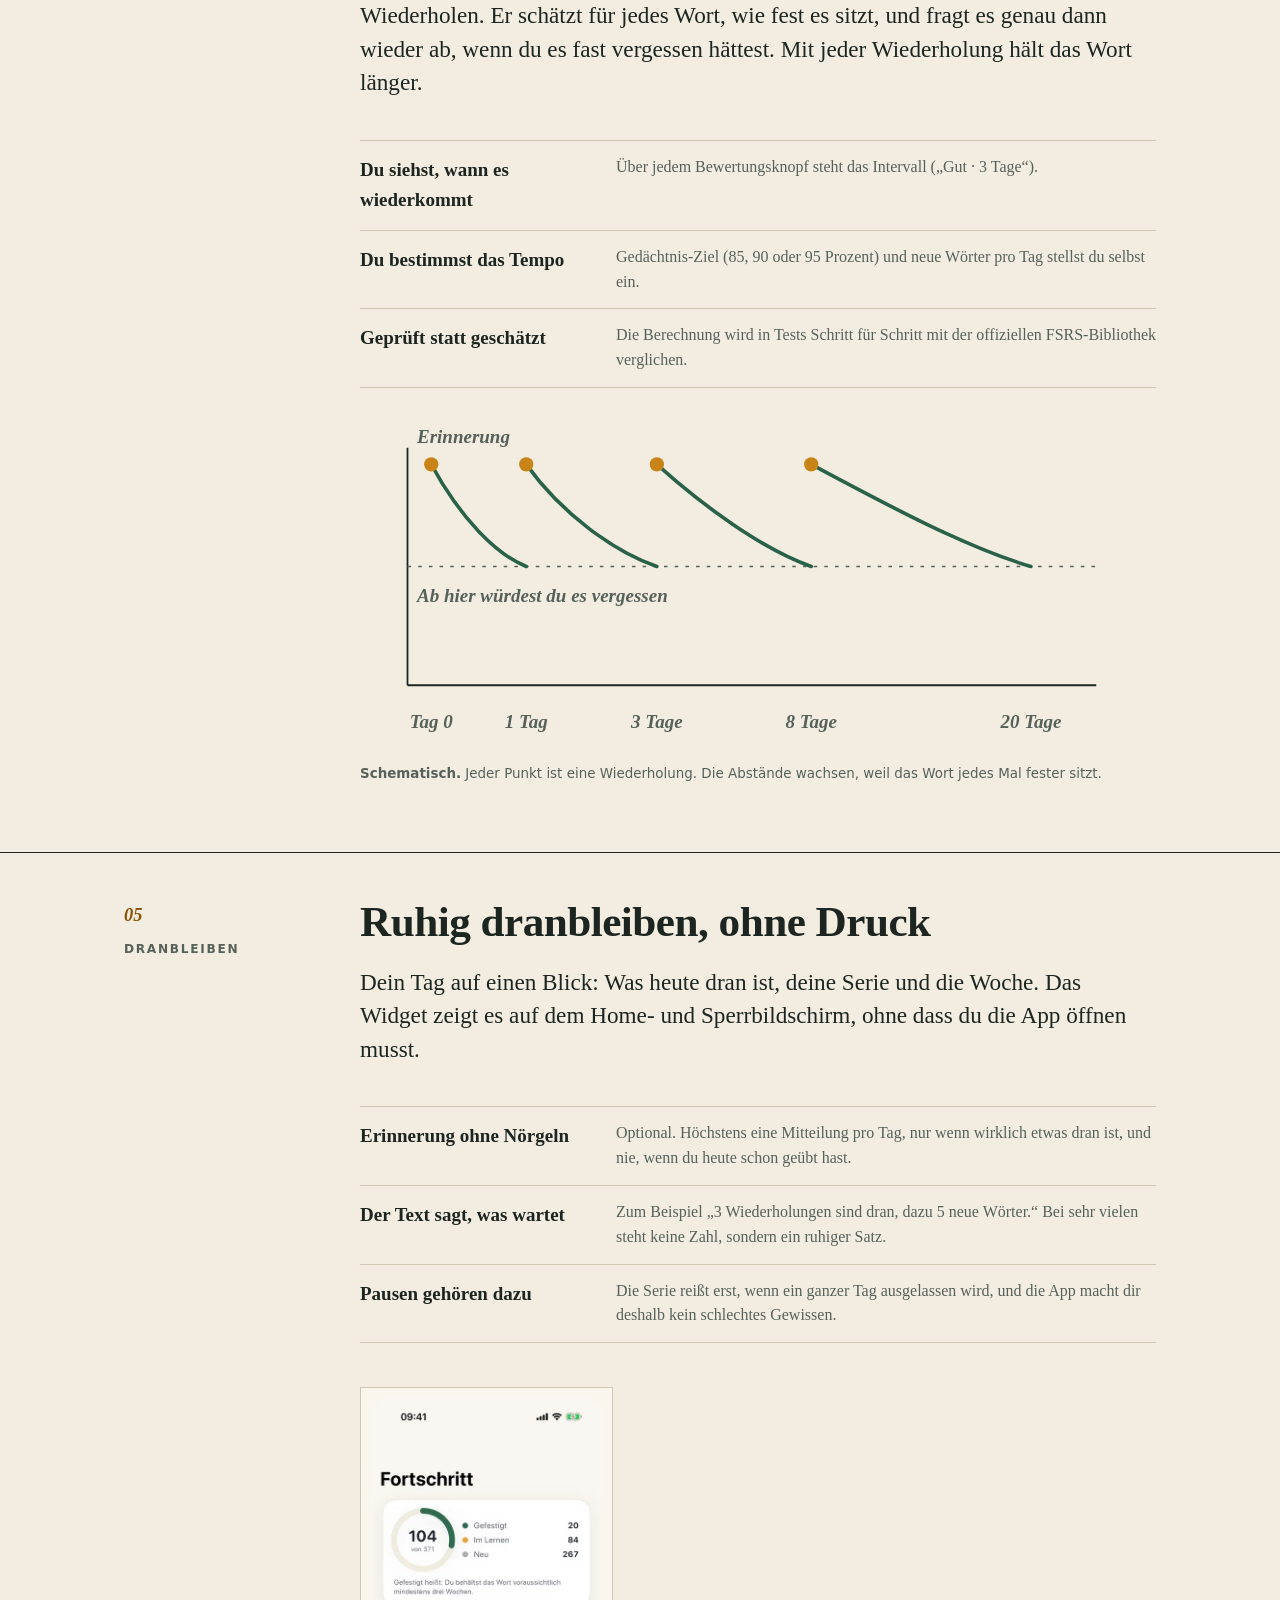
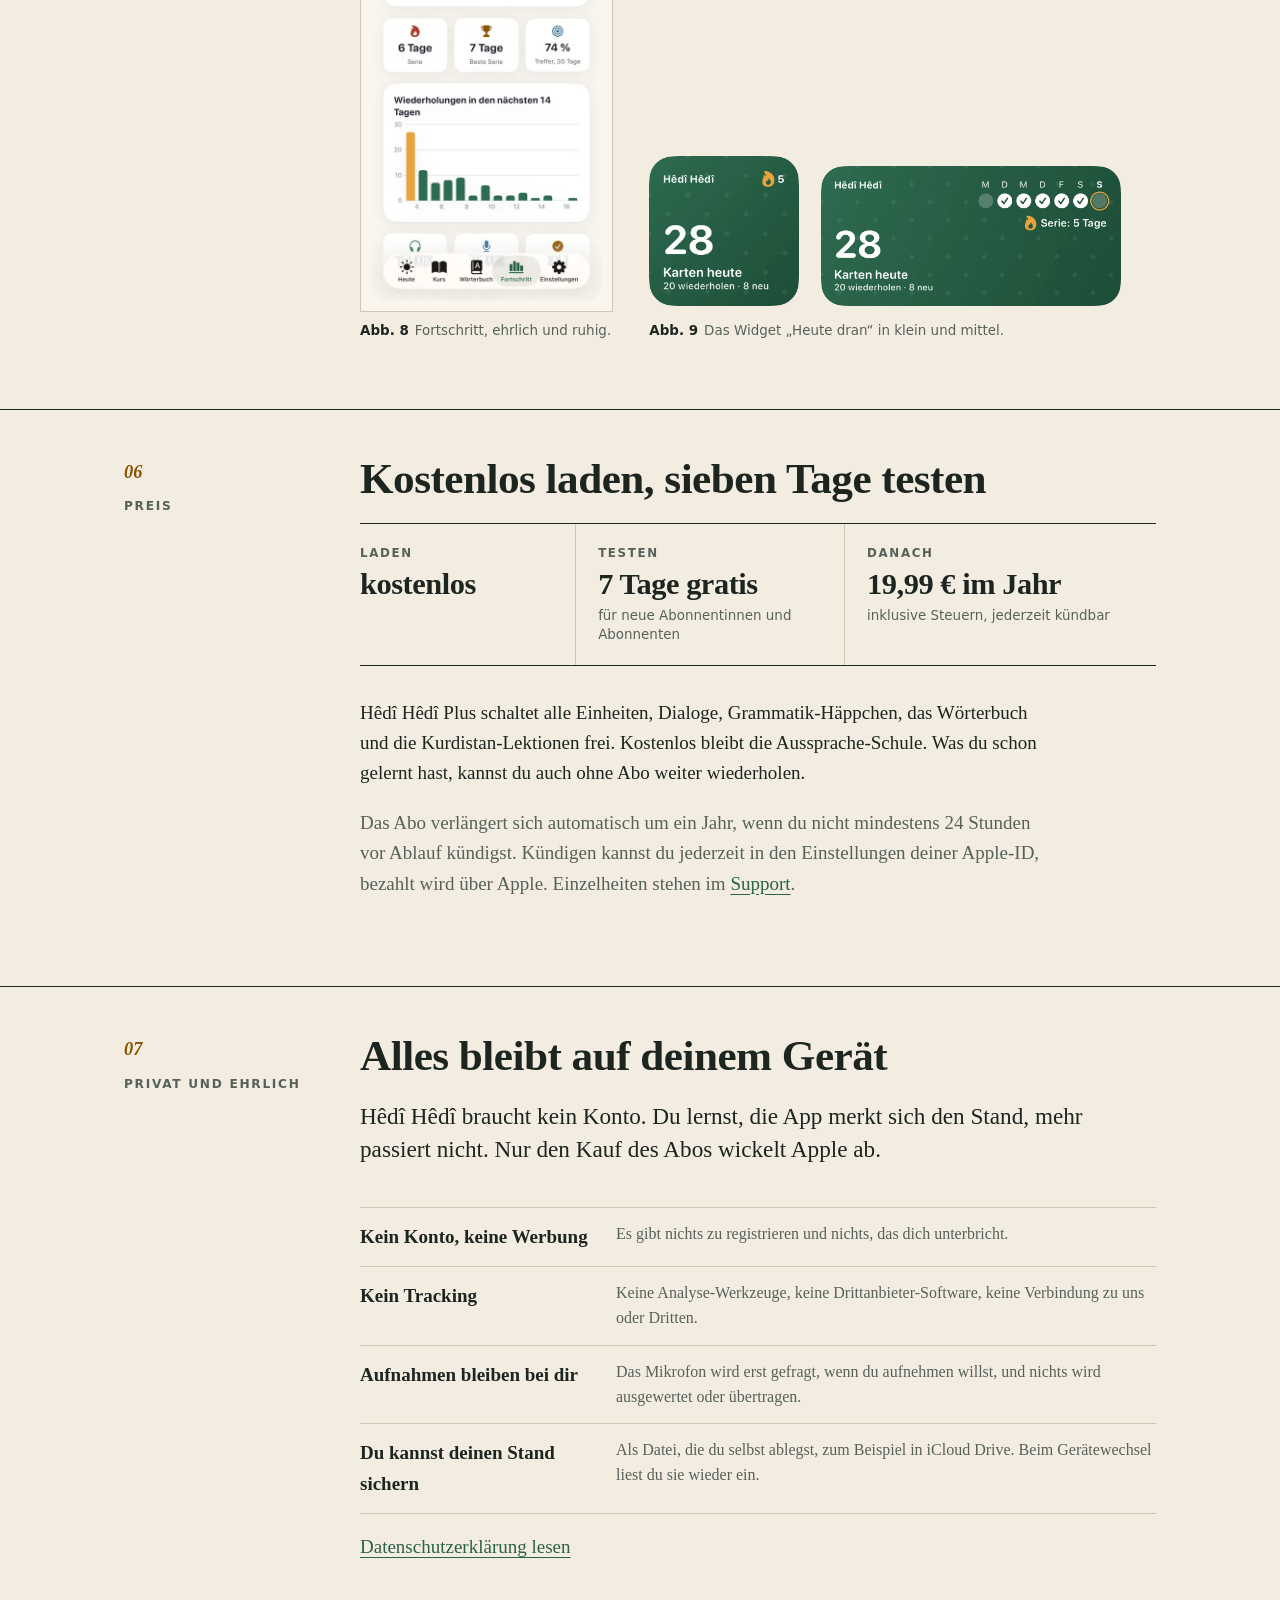
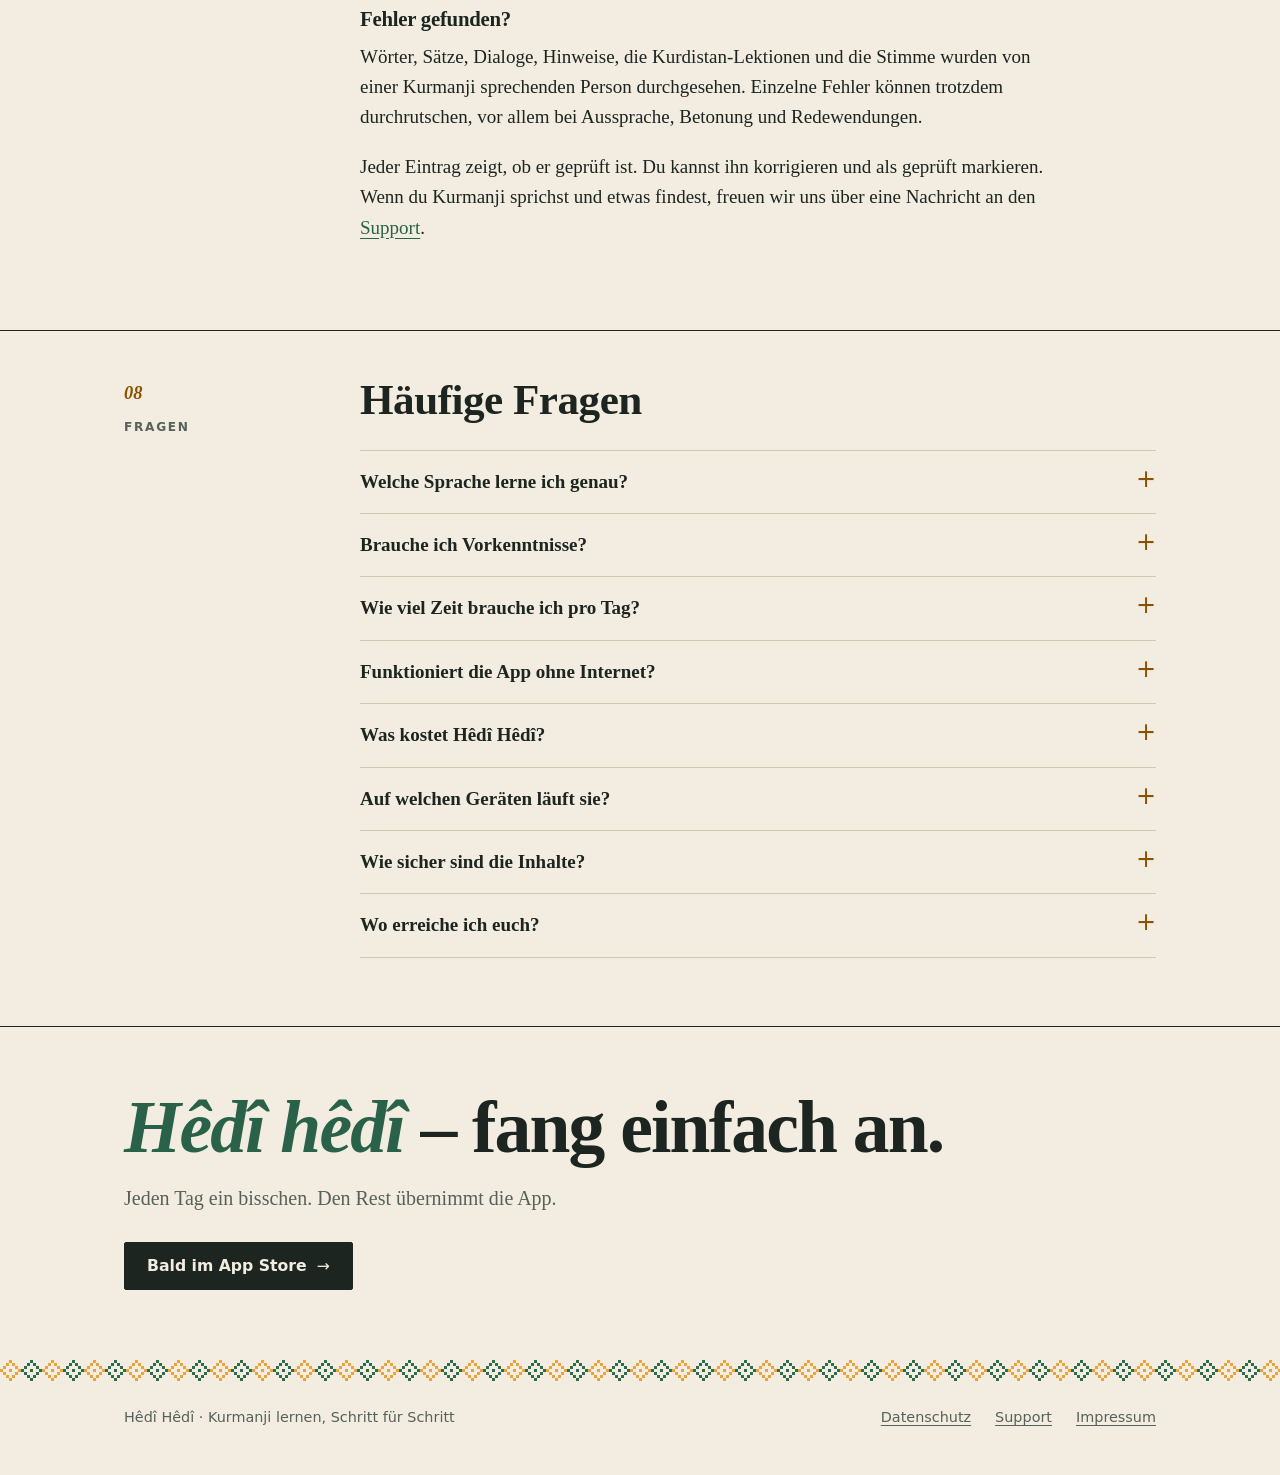
==== commit d01379bd: "Webseite aktualisiert (App-Repo 298251f Webseite: Lehrbuch statt Landingpage-Schablone)" ====
--- a/public/index.html
+++ b/public/index.html
@@ -5,7 +5,7 @@
 <meta name="viewport" content="width=device-width, initial-scale=1">
 <title>Hêdî Hêdî – Kurdisch (Kurmanji) lernen, Schritt für Schritt</title>
 <meta name="description" content="Kurmanji hören, sprechen und behalten: die Lern-App für Deutschsprachige. Mit echter Hörübung, Sätze bauen, Kurdistan-Lektionen und Wiederholungen genau im richtigen Moment. Ohne Konto, ohne Werbung, alles bleibt auf deinem Gerät.">
-<meta name="theme-color" content="#2e6b4f">
+<meta name="theme-color" content="#f3ede1">
 <link rel="icon" type="image/png" sizes="32x32" href="bilder/favicon-32.png">
 <link rel="apple-touch-icon" href="bilder/apple-touch-icon.png">
 <link rel="stylesheet" href="style.css">
@@ -22,14 +22,15 @@
 <body>
 <a class="sprung" href="#inhalt">Zum Inhalt springen</a>
 
+<div class="borte" aria-hidden="true"></div>
 <header class="kopf">
   <div class="wrap">
-    <a class="marke" href="./"><img src="bilder/icon-256.webp" width="38" height="38" alt="">Hêdî Hêdî</a>
+    <a class="marke" href="./">Hêdî Hêdî</a>
     <nav aria-label="Hauptmenü">
       <a href="#lernen">So lernst du</a>
-      <a href="#kurs">Der Kurs</a>
+      <a href="#kurs">Kurs</a>
       <a href="#wiederholen">Wiederholen</a>
-      <a href="#privat">Privat</a>
+      <a href="#preis">Preis</a>
       <a href="#fragen">Fragen</a>
     </nav>
     <a class="knopf klein" data-appstore aria-disabled="true" href="#herunterladen">Bald im App Store</a>
@@ -38,242 +39,287 @@
 
 <main id="inhalt">
 
-<section class="held" aria-labelledby="titel">
-  <div class="borte" aria-hidden="true" style="position:absolute;top:0;left:0;right:0"></div>
+<section class="titelblatt" aria-labelledby="titel">
   <div class="wrap">
     <div>
-      <p class="vorspann">Kurmanji lernen</p>
-      <h1 id="titel">Kurdisch lernen, <em>wie es klingt.</em></h1>
-      <p class="lead">Hören, nachsprechen, behalten – Schritt für Schritt. Für Deutschsprachige, ohne Konto und ohne Werbung.</p>
-      <div class="aktionen">
+      <p class="kopfzeile">Kurmanji lernen · für iPhone und iPad</p>
+      <h1 id="titel">Kurdisch lernen, <em>hêdî hêdî.</em></h1>
+      <p class="vorwort">Eine App für Deutschsprachige: Du hörst, baust Sätze selbst und wiederholst genau dann, wenn du etwas sonst vergessen würdest. Ohne Konto, ohne Werbung.</p>
+
+      <figure class="gloss" aria-label="Beispielsatz mit Übersetzung unter jedem Wort">
+        <div class="worte" lang="kmr">
+          <span class="w"><span class="ku">Xwişka</span><span class="de" lang="de">Schwester</span></span>
+          <span class="w"><span class="ku">min</span><span class="de" lang="de">meine</span></span>
+          <span class="w"><span class="ku">li</span><span class="de" lang="de">in</span></span>
+          <span class="w"><span class="ku">Viyanayê</span><span class="de" lang="de">Wien</span></span>
+          <span class="w"><span class="ku">dijî.</span><span class="de" lang="de">lebt.</span></span>
+        </div>
+        <figcaption>„Meine Schwester lebt in Wien.“ Ein Satz aus Einheit 2, Wort für Wort. Das Verb steht am Ende, wie im deutschen Nebensatz, und nach <i lang="kmr">li</i> bekommt <i lang="kmr">Viyana</i> die Endung <i lang="kmr">-ê</i>.</figcaption>
+      </figure>
+
+      <div class="aktionen" style="margin-top:34px">
         <a class="knopf" data-appstore aria-disabled="true" href="#herunterladen">Bald im App Store</a>
-        <a class="knopf zweit" href="#lernen">So funktioniert’s</a>
+        <a class="weiter" href="#lernen">Wie die App funktioniert ↓</a>
       </div>
       <p class="klein-print">Für iPhone und iPad ab iOS 18. Kostenlos laden, 7 Tage gratis testen, danach 19,99 € im Jahr.</p>
-    </div>
-    <div class="heldbild">
-      <figure class="telefon">
-        <img src="bilder/heute-800.webp" srcset="bilder/heute-480.webp 480w, bilder/heute-800.webp 800w" sizes="(max-width: 880px) 72vw, 330px" width="800" height="1739"
-             alt="Der Tagesbildschirm der App: „Sibê baş“, 28 Karten heute, die Serie von 5 Tagen und die Wochenübersicht.">
+      <p class="randnotiz"><strong>Hêdî hêdî</strong> heißt auf Kurdisch „langsam, Schritt für Schritt“. So ist die App gebaut: kleine Einheiten, jeden Tag ein bisschen. Pausen gehören dazu.</p>
+    </div>
+    <figure class="abb">
+      <div class="bild"><img src="bilder/heute-800.webp" srcset="bilder/heute-480.webp 480w, bilder/heute-800.webp 800w" sizes="(max-width: 900px) 320px, 340px" width="800" height="1739"
+             alt="Der Tagesbildschirm der App: „Sibê baş“, 28 Karten heute, die Serie von 5 Tagen und die Wochenübersicht."></div>
+      <figcaption><b>Abb. 1</b>Der Tag auf einen Blick, ein echtes Bildschirmfoto.</figcaption>
+    </figure>
+  </div>
+</section>
+
+<section class="abschnitt" id="video" aria-labelledby="video-titel">
+  <div class="wrap zeile">
+    <div class="rand"><span class="nr">01</span><span class="thema">Kurz gezeigt</span></div>
+    <div class="haupt film">
+      <div>
+        <h2 id="video-titel">Hêdî Hêdî in 40 Sekunden</h2>
+        <p class="lead">Hören, Sätze bauen, im richtigen Moment wiederholen und Kurdistan entdecken. Alle Bildschirme sind echte Aufnahmen aus der App.</p>
+        <p class="sanft">Schalte den Ton ein: Du hörst Kurmanji so, wie es auch in der App klingt.</p>
+      </div>
+      <figure>
+        <div class="bild"><video controls playsinline preload="none" poster="bilder/promo-poster.webp" width="540" height="960" aria-describedby="video-text">
+          <source src="video/hedi-hedi-promo.mp4" type="video/mp4">
+          Dein Browser zeigt das Video nicht an. <a href="video/hedi-hedi-promo.mp4">Video herunterladen</a> (MP4, 5 MB).
+        </video></div>
+        <figcaption id="video-text" class="abb" style="font:.84rem/1.45 var(--sans);color:var(--sanft);margin-top:9px">Das Video zeigt der Reihe nach: den Tagesbildschirm, eine Hörübung, den Bau eines Satzes, die Bewertung mit Intervallen, eine Kurdistan-Lektion und das Widget. Es beginnt mit dem Gruß „Silav“.</figcaption>
       </figure>
-      <img class="widget" src="bilder/widget-klein.webp" width="510" height="510" alt="Das Widget „Heute dran“ zeigt 28 Karten und eine Serie von 5 Tagen.">
-    </div>
-  </div>
-</section>
-
-<section class="abschnitt" aria-labelledby="namen">
-  <div class="wrap">
-    <div class="name">
-      <div class="gross" id="namen">Hêdî hêdî</div>
-      <p>heißt auf Kurdisch <strong>„langsam, Schritt für Schritt“</strong>. So ist die App gebaut: kleine Einheiten, jeden Tag ein bisschen, und das Gelernte kommt genau dann wieder, wenn du es sonst vergessen würdest. Pausen gehören dazu.</p>
-    </div>
-  </div>
-</section>
-
-<section class="abschnitt" id="video" aria-labelledby="video-titel">
-  <div class="wrap paar">
-    <div>
-      <h2 id="video-titel">Hêdî Hêdî in 40 Sekunden</h2>
-      <p class="sanft" style="font-size:1.1rem">Hören, Sätze bauen, im richtigen Moment wiederholen und Kurdistan entdecken. Alle Bildschirme sind echte Aufnahmen aus der App.</p>
-      <p class="sanft">Schalte den Ton ein: Du hörst Kurmanji so, wie es auch in der App klingt.</p>
-    </div>
-    <figure class="video-rahmen">
-      <video controls playsinline preload="none" poster="bilder/promo-poster.webp" width="540" height="960"
-             aria-describedby="video-text">
-        <source src="video/hedi-hedi-promo.mp4" type="video/mp4">
-        Dein Browser zeigt das Video nicht an. <a href="video/hedi-hedi-promo.mp4">Video herunterladen</a> (MP4, 5 MB).
-      </video>
-      <figcaption id="video-text" class="sanft">Das Video zeigt der Reihe nach: den Tagesbildschirm, eine Hörübung, den Bau eines Satzes, die Bewertung mit Intervallen, eine Kurdistan-Lektion und das Widget. Es beginnt mit dem Gruß „Silav“.</figcaption>
-    </figure>
-  </div>
-</section>
-
-<section class="abschnitt tief" id="lernen" aria-labelledby="lernen-titel">
-  <div class="wrap">
-    <div class="kopfzeile">
-      <h2 id="lernen-titel">So lernst du</h2>
-      <p>Kurmanji ist die meistgesprochene kurdische Sprache und wird in Lateinschrift geschrieben (Hawar-Alphabet). Die App führt dich von den ersten Lauten bis zum Smalltalk und baut Brücken zu dem, was du aus dem Deutschen schon kennst.</p>
-    </div>
-
-    <div class="reihe">
-      <div class="text">
-        <span class="marke-chip">Hören</span>
-        <h3>Erst hören, dann verstehen</h3>
-        <p>Zu jedem Wort, Satz und Dialog gibt es Audio, auf Wunsch langsam. In den Übungen hörst du zuerst, der Text bleibt auf Wunsch verborgen. So gewöhnt sich dein Ohr an Laute wie q, ê oder x, die es im Deutschen so nicht gibt.</p>
-      </div>
-      <figure class="telefon oben"><img src="bilder/hoeren-480.webp" srcset="bilder/hoeren-480.webp 480w, bilder/hoeren-800.webp 800w" sizes="340px" width="480" height="1044" loading="lazy"
-        alt="Eine Hörübung: ein großer Lautsprecher-Knopf und vier deutsche Antworten zur Auswahl."></figure>
-    </div>
-
-    <div class="reihe rechts">
-      <div class="text">
-        <span class="marke-chip">Sätze bauen</span>
-        <h3>Setz den Satz selbst zusammen</h3>
-        <p>Du liest den deutschen Satz und baust den kurdischen aus Wörtern. So übst du die Wortstellung, die im Kurmanji anders ist als im Deutschen. Dieselben Wörter in anderer Reihenfolge zählen als „fast“, denn manche Reihenfolgen gehen im Kurdischen auch anders.</p>
-        <p>Dazu gibt es Hörübungen, Tippen mit einer Leiste für ç ê î ş û (fehlende Akzente werden freundlich verziehen) und die Auswahl Deutsch → Kurdisch.</p>
-      </div>
-      <figure class="telefon oben"><img src="bilder/satz-bauen-480.webp" srcset="bilder/satz-bauen-480.webp 480w, bilder/satz-bauen-800.webp 800w" sizes="340px" width="480" height="1044" loading="lazy"
-        alt="Die Übung „Satz bauen“: oben der deutsche Satz „Meine Schwester lebt in Wien“, darunter zwei bereits gesetzte kurdische Wörter und die übrigen Wörter zum Antippen."></figure>
-    </div>
-
-    <div class="reihe">
-      <div class="text">
-        <span class="marke-chip">Sprechen</span>
-        <h3>Nachsprechen und vergleichen</h3>
-        <p>Sprich nach, nimm dich auf und höre dich neben dem Vorbild an. Die App bewertet deine Aussprache nicht, du vergleichst selbst: Keine Note, kein Zwang. Deine Aufnahmen bleiben auf dem Gerät.</p>
-        <p>In den Dialogen übernimmst du eine Rolle, die App spielt die andere.</p>
-      </div>
-      <figure class="telefon oben"><img src="bilder/sprechen-480.webp" srcset="bilder/sprechen-480.webp 480w, bilder/sprechen-800.webp 800w" sizes="340px" width="480" height="1044" loading="lazy"
-        alt="Die Sprechübung: ein deutsches Wort, der Knopf „Vorbild zeigen und anhören“ und die Möglichkeit, sich selbst aufzunehmen."></figure>
+    </div>
+  </div>
+</section>
+
+<section class="abschnitt" id="lernen" aria-labelledby="lernen-titel">
+  <div class="wrap zeile">
+    <div class="rand"><span class="nr">02</span><span class="thema">So lernst du</span></div>
+    <div class="haupt">
+      <h2 id="lernen-titel">Hören, bauen, sprechen</h2>
+      <p class="lead">Kurmanji ist die meistgesprochene kurdische Sprache und wird in Lateinschrift geschrieben (Hawar-Alphabet). Die App führt dich von den ersten Lauten bis zum Smalltalk und baut Brücken zu dem, was du aus dem Deutschen schon kennst.</p>
+
+      <div class="drei">
+        <div>
+          <figure class="abb">
+            <div class="bild"><img src="bilder/hoeren-480.webp" srcset="bilder/hoeren-480.webp 480w, bilder/hoeren-800.webp 800w" sizes="(max-width: 900px) 300px, 260px" width="480" height="1044" loading="lazy"
+              alt="Eine Hörübung: ein großer Lautsprecher-Knopf und vier deutsche Antworten zur Auswahl."></div>
+            <figcaption><b>Abb. 2</b>Hörübung: erst hören, dann die Antwort wählen.</figcaption>
+          </figure>
+          <span class="kuerzel">Hören</span>
+          <h3>Erst hören, dann verstehen</h3>
+          <p>Zu jedem Wort, Satz und Dialog gibt es Audio, auf Wunsch langsam. In den Übungen hörst du zuerst, der Text bleibt auf Wunsch verborgen. So gewöhnt sich dein Ohr an Laute wie q, ê oder x, die es im Deutschen so nicht gibt.</p>
+        </div>
+        <div>
+          <figure class="abb">
+            <div class="bild"><img src="bilder/satz-bauen-480.webp" srcset="bilder/satz-bauen-480.webp 480w, bilder/satz-bauen-800.webp 800w" sizes="(max-width: 900px) 300px, 260px" width="480" height="1044" loading="lazy"
+              alt="Die Übung „Satz bauen“: oben der deutsche Satz „Meine Schwester lebt in Wien“, darunter zwei bereits gesetzte kurdische Wörter und die übrigen Wörter zum Antippen."></div>
+            <figcaption><b>Abb. 3</b>Satz bauen: Wörter antippen, bis der Satz steht.</figcaption>
+          </figure>
+          <span class="kuerzel">Sätze bauen</span>
+          <h3>Setz den Satz selbst zusammen</h3>
+          <p>Du liest den deutschen Satz und baust den kurdischen aus Wörtern. So übst du die Wortstellung. Dieselben Wörter in anderer Reihenfolge zählen als „fast“, denn manche Reihenfolgen gehen im Kurdischen auch anders. Dazu gibt es Tippen mit einer Leiste für ç ê î ş û (fehlende Akzente werden freundlich verziehen).</p>
+        </div>
+        <div>
+          <figure class="abb">
+            <div class="bild"><img src="bilder/sprechen-480.webp" srcset="bilder/sprechen-480.webp 480w, bilder/sprechen-800.webp 800w" sizes="(max-width: 900px) 300px, 260px" width="480" height="1044" loading="lazy"
+              alt="Die Sprechübung: ein deutsches Wort, der Knopf „Vorbild zeigen und anhören“ und die Möglichkeit, sich selbst aufzunehmen."></div>
+            <figcaption><b>Abb. 4</b>Nachsprechen und mit dem Vorbild vergleichen.</figcaption>
+          </figure>
+          <span class="kuerzel">Sprechen</span>
+          <h3>Nachsprechen und vergleichen</h3>
+          <p>Sprich nach, nimm dich auf und höre dich neben dem Vorbild an. Die App bewertet deine Aussprache nicht, du vergleichst selbst: keine Note, kein Zwang. Deine Aufnahmen bleiben auf dem Gerät. In den Dialogen übernimmst du eine Rolle, die App spielt die andere.</p>
+        </div>
+      </div>
     </div>
   </div>
 </section>
 
 <section class="abschnitt" id="kurs" aria-labelledby="kurs-titel">
-  <div class="wrap">
-    <div class="kopfzeile">
-      <h2 id="kurs-titel">Der Kurs</h2>
-      <p>10 Einheiten mit 371 Einträgen, von der Begrüßung bis zum Smalltalk. Dazu Aussprache, Grammatik und ein Blick auf das Land, in dem die Sprache zu Hause ist.</p>
-    </div>
-    <div class="karten">
-      <div class="karte"><span class="zahl">10</span><h3>Einheiten</h3><p>Laute &amp; Begrüßung, Familie, Zahlen &amp; Uhrzeit, Essen &amp; Trinken, Zuhause, Gastfreundschaft, Einkaufen, Wegbeschreibung, Tagesablauf, Gefühle &amp; Wetter.</p></div>
-      <div class="karte"><span class="zahl">8</span><h3>Kurdistan-Lektionen</h3><p>Land und Berge, Städte, Newroz, Gastfreundschaft, Musik, Sprache und Literatur. Mit Schlüsselwörtern und kleinem Quiz, sachlich und unpolitisch.</p></div>
-      <div class="karte"><h3>Aussprache-Schule</h3><p>Die kniffligen Laute (q/k, e/ê, i/î, r, w/v) mit deutschem Vergleich und Minimalpaaren.</p></div>
-      <div class="karte"><h3>Dialoge zum Nachspielen</h3><p>Übernimm eine Rolle, die App spielt die andere. So übst du Gespräche, bevor du sie wirklich führst.</p></div>
-      <div class="karte"><h3>Grammatik-Häppchen</h3><p>Kurz, klar, mit Brücke zum Deutschen. Du musst keine Tabellen lernen.</p></div>
-      <div class="karte"><h3>Wörterbuch</h3><p>Mit akzentfreier Suche: Tippe „sev“ und finde „şev“. Du kannst jeden Eintrag selbst korrigieren und als geprüft markieren.</p></div>
-    </div>
-    <ul class="chips" aria-label="Einheiten im Überblick">
-      <li>Hallo &amp; Laute</li><li>Familie</li><li>Zahlen &amp; Uhrzeit</li><li>Essen &amp; Trinken</li><li>Zuhause</li><li>Gastfreundschaft</li><li>Einkaufen &amp; Geld</li><li>Wege &amp; Orte</li><li>Tagesablauf</li><li>Gefühle &amp; Wetter</li>
-    </ul>
-
-    <div class="galerie" role="group" aria-label="Weitere Bildschirme der App">
-      <figure>
-        <div class="telefon oben"><img src="bilder/kurs-480.webp" srcset="bilder/kurs-480.webp 480w, bilder/kurs-800.webp 800w" sizes="300px" width="480" height="1044" loading="lazy"
-          alt="Die Kursübersicht mit den zehn Einheiten und dem Fortschritt in jeder."></div>
-        <figcaption><strong>Der Kurs</strong>Zehn Einheiten, in deinem Tempo.</figcaption>
+  <div class="wrap zeile">
+    <div class="rand"><span class="nr">03</span><span class="thema">Der Kurs</span></div>
+    <div class="haupt">
+      <h2 id="kurs-titel">Zehn Einheiten, acht Lektionen</h2>
+      <p class="lead">371 Einträge von der Begrüßung bis zum Smalltalk. Dazu ein Blick auf das Land, in dem die Sprache zu Hause ist.</p>
+
+      <div class="verz-paar">
+        <div>
+          <p class="verz-titel">Einheiten · Einträge</p>
+          <ol class="verz" aria-label="Die zehn Einheiten">
+            <li><span class="n">1</span><span>Laute &amp; Begrüßung</span><span class="p" aria-hidden="true"></span><span class="z">39</span></li>
+            <li><span class="n">2</span><span>Ich &amp; meine Familie</span><span class="p" aria-hidden="true"></span><span class="z">40</span></li>
+            <li><span class="n">3</span><span>Zahlen &amp; Uhrzeit</span><span class="p" aria-hidden="true"></span><span class="z">37</span></li>
+            <li><span class="n">4</span><span>Essen &amp; Trinken</span><span class="p" aria-hidden="true"></span><span class="z">40</span></li>
+            <li><span class="n">5</span><span>Zuhause</span><span class="p" aria-hidden="true"></span><span class="z">40</span></li>
+            <li><span class="n">6</span><span>Verwandtenbesuch &amp; Gastfreundschaft</span><span class="p" aria-hidden="true"></span><span class="z">35</span></li>
+            <li><span class="n">7</span><span>Einkaufen &amp; Geld</span><span class="p" aria-hidden="true"></span><span class="z">36</span></li>
+            <li><span class="n">8</span><span>Wegbeschreibung &amp; Orte</span><span class="p" aria-hidden="true"></span><span class="z">37</span></li>
+            <li><span class="n">9</span><span>Tagesablauf</span><span class="p" aria-hidden="true"></span><span class="z">31</span></li>
+            <li><span class="n">10</span><span>Gefühle, Wetter &amp; Smalltalk</span><span class="p" aria-hidden="true"></span><span class="z">36</span></li>
+          </ol>
+        </div>
+        <div>
+          <p class="verz-titel">Kurdistan entdecken · Lektionen</p>
+          <ol class="verz" aria-label="Die acht Kurdistan-Lektionen">
+            <li><span class="n">1</span><span>Wo liegt Kurdistan?</span></li>
+            <li><span class="n">2</span><span>Berge, Flüsse und Seen</span></li>
+            <li><span class="n">3</span><span>Städte und Dörfer</span></li>
+            <li><span class="n">4</span><span>Newroz – das Frühlingsfest</span></li>
+            <li><span class="n">5</span><span>Gastfreundschaft und Tee</span></li>
+            <li><span class="n">6</span><span>Musik und die Dengbêj</span></li>
+            <li><span class="n">7</span><span>Sprache und Schrift</span></li>
+            <li><span class="n">8</span><span><i lang="kmr">Mem û Zîn</i> – eine große Liebesgeschichte</span></li>
+          </ol>
+          <p class="sanft klein" style="margin-top:14px">Jede Lektion hat Schlüsselwörter und ein kleines Quiz. Sachlich und unpolitisch: Kurdistan als Kulturregion, mit Landschaft, Festen, Musik und Literatur.</p>
+        </div>
+      </div>
+
+      <dl class="begriffe">
+        <div><dt>Aussprache-Schule</dt><dd>Die kniffligen Laute (q/k, e/ê, i/î, r, w/v) mit deutschem Vergleich und Minimalpaaren.</dd></div>
+        <div><dt>Dialoge</dt><dd>Übernimm eine Rolle, die App spielt die andere. So übst du Gespräche, bevor du sie wirklich führst.</dd></div>
+        <div><dt>Grammatik-Häppchen</dt><dd>Kurz, klar, mit Brücke zum Deutschen. Du musst keine Tabellen lernen.</dd></div>
+        <div><dt>Wörterbuch</dt><dd>Mit akzentfreier Suche: Tippe „sev“ und finde „şev“. Du kannst jeden Eintrag selbst korrigieren und als geprüft markieren.</dd></div>
+      </dl>
+
+      <div class="abb-paar">
+        <figure class="abb">
+          <div class="bild"><img src="bilder/kurs-480.webp" srcset="bilder/kurs-480.webp 480w, bilder/kurs-800.webp 800w" sizes="(max-width: 900px) 300px, 260px" width="480" height="1044" loading="lazy"
+            alt="Die Kursübersicht mit den zehn Einheiten und dem Fortschritt in jeder."></div>
+          <figcaption><b>Abb. 5</b>Der Kurs: zehn Einheiten, in deinem Tempo.</figcaption>
+        </figure>
+        <figure class="abb">
+          <div class="bild"><img src="bilder/eintrag-480.webp" srcset="bilder/eintrag-480.webp 480w, bilder/eintrag-800.webp 800w" sizes="(max-width: 900px) 300px, 260px" width="480" height="1044" loading="lazy"
+            alt="Ein Wörterbucheintrag mit dem Siegel „Von Kurmanji-Sprecher:in geprüft“, Audio, Aussprache-Aufnahme und deinem Lernstand."></div>
+          <figcaption><b>Abb. 6</b>Jeder Eintrag zeigt, ob er geprüft ist.</figcaption>
+        </figure>
+        <figure class="abb">
+          <div class="bild"><img src="bilder/kurdistan-480.webp" srcset="bilder/kurdistan-480.webp 480w, bilder/kurdistan-800.webp 800w" sizes="(max-width: 900px) 300px, 260px" width="480" height="1044" loading="lazy"
+            alt="Die Lektion „Wo liegt Kurdistan?“ mit Text über die Himmelsrichtungen und Schlüsselwörtern."></div>
+          <figcaption><b>Abb. 7</b>Eine Kurdistan-Lektion mit Schlüsselwörtern.</figcaption>
+        </figure>
+      </div>
+    </div>
+  </div>
+</section>
+
+<section class="abschnitt" id="wiederholen" aria-labelledby="wh-titel">
+  <div class="wrap zeile">
+    <div class="rand"><span class="nr">04</span><span class="thema">Wiederholen</span></div>
+    <div class="haupt">
+      <h2 id="wh-titel">Wiederholen im richtigen Moment</h2>
+      <p class="lead">Die App nutzt FSRS, einen modernen, offenen Algorithmus für verteiltes Wiederholen. Er schätzt für jedes Wort, wie fest es sitzt, und fragt es genau dann wieder ab, wenn du es fast vergessen hättest. Mit jeder Wiederholung hält das Wort länger.</p>
+      <dl class="begriffe">
+        <div><dt>Du siehst, wann es wiederkommt</dt><dd>Über jedem Bewertungsknopf steht das Intervall („Gut · 3 Tage“).</dd></div>
+        <div><dt>Du bestimmst das Tempo</dt><dd>Gedächtnis-Ziel (85, 90 oder 95 Prozent) und neue Wörter pro Tag stellst du selbst ein.</dd></div>
+        <div><dt>Geprüft statt geschätzt</dt><dd>Die Berechnung wird in Tests Schritt für Schritt mit der offiziellen FSRS-Bibliothek verglichen.</dd></div>
+      </dl>
+      <figure class="diagramm">
+        <svg viewBox="0 0 640 280" role="img" aria-labelledby="dia-t dia-d">
+          <title id="dia-t">Schematische Vergessenskurve mit Wiederholungen</title>
+          <desc id="dia-d">Die Erinnerung sinkt nach dem Lernen. Wird das Wort kurz vor dem Vergessen wiederholt, springt sie wieder nach oben und sinkt danach langsamer. Die Abstände zwischen den Wiederholungen werden größer: nach 1 Tag, 3 Tagen, 8 Tagen und 20 Tagen.</desc>
+          <line class="achse" x1="40" y1="220" x2="620" y2="220" stroke-width="1.5"/>
+          <line class="achse" x1="40" y1="20" x2="40" y2="220" stroke-width="1.5"/>
+          <line class="kurve-leise" x1="40" y1="120" x2="620" y2="120" stroke-width="1.2" stroke-dasharray="3 6"/>
+          <text x="48" y="150">Ab hier würdest du es vergessen</text>
+          <path class="kurve" fill="none" stroke-width="3" stroke-linecap="round" d="M60,34 C85,80 115,110 140,120 M140,34 C170,76 215,108 250,120 M250,34 C290,70 340,106 380,120 M380,34 C440,66 510,104 565,120"/>
+          <g class="punkt"><circle cx="60" cy="34" r="6"/><circle cx="140" cy="34" r="6"/><circle cx="250" cy="34" r="6"/><circle cx="380" cy="34" r="6"/></g>
+          <g text-anchor="middle"><text x="60" y="256">Tag 0</text><text x="140" y="256">1 Tag</text><text x="250" y="256">3 Tage</text><text x="380" y="256">8 Tage</text><text x="565" y="256">20 Tage</text></g>
+          <text x="48" y="16">Erinnerung</text>
+        </svg>
+        <figcaption><b>Schematisch.</b> Jeder Punkt ist eine Wiederholung. Die Abstände wachsen, weil das Wort jedes Mal fester sitzt.</figcaption>
       </figure>
-      <figure>
-        <div class="telefon oben"><img src="bilder/eintrag-480.webp" srcset="bilder/eintrag-480.webp 480w, bilder/eintrag-800.webp 800w" sizes="300px" width="480" height="1044" loading="lazy"
-          alt="Ein Wörterbucheintrag mit dem Siegel „Von Kurmanji-Sprecher:in geprüft“, Audio, Aussprache-Aufnahme und deinem Lernstand."></div>
-        <figcaption><strong>Jeder Eintrag zeigt, ob er geprüft ist</strong>Mit Audio, Aufnahme und deinem Lernstand.</figcaption>
-      </figure>
-      <figure>
-        <div class="telefon oben"><img src="bilder/fortschritt-480.webp" srcset="bilder/fortschritt-480.webp 480w, bilder/fortschritt-800.webp 800w" sizes="300px" width="480" height="1044" loading="lazy"
-          alt="Die Fortschrittsansicht mit Serie, gelernten Wörtern und einer Übersicht über die letzten Wochen."></div>
-        <figcaption><strong>Dein Fortschritt</strong>Ehrlich und ruhig, ohne Druck.</figcaption>
-      </figure>
-    </div>
-
-    <div class="reihe rechts">
-      <div class="text">
-        <span class="marke-chip">Kurdistan entdecken</span>
-        <h3>Mehr als Vokabeln</h3>
-        <p>Wer eine Sprache lernt, will auch die Menschen und das Land kennenlernen. Acht kurze Lektionen erzählen von Landschaften, Festen, Musik und Literatur, mit Wörtern, die du gleich anwenden kannst.</p>
-        <p>Die Lektionen wurden von einer Kurmanji sprechenden Person durchgesehen. Sie sind keine wissenschaftliche Quelle.</p>
-      </div>
-      <figure class="telefon oben"><img src="bilder/kurdistan-480.webp" srcset="bilder/kurdistan-480.webp 480w, bilder/kurdistan-800.webp 800w" sizes="340px" width="480" height="1044" loading="lazy"
-        alt="Die Lektion „Wo liegt Kurdistan?“ mit Text über die Himmelsrichtungen und Schlüsselwörtern."></figure>
-    </div>
-  </div>
-</section>
-
-<section class="abschnitt tief" id="wiederholen" aria-labelledby="wh-titel">
-  <div class="wrap paar">
-    <div>
-      <div class="kopfzeile" style="margin-bottom:18px">
-        <h2 id="wh-titel">Wiederholen im richtigen Moment</h2>
-        <p>Die App nutzt FSRS, einen modernen, offenen Algorithmus für verteiltes Wiederholen. Er schätzt für jedes Wort, wie fest es sitzt, und fragt es genau dann wieder ab, wenn du es fast vergessen hättest. Mit jeder Wiederholung hält das Wort länger.</p>
-      </div>
-      <ul class="haken">
-        <li><div><strong>Du siehst, wann es wiederkommt</strong><span>Über jedem Bewertungsknopf steht das Intervall („Gut · 3 Tage“).</span></div></li>
-        <li><div><strong>Du bestimmst das Tempo</strong><span>Gedächtnis-Ziel (85, 90 oder 95 Prozent) und neue Wörter pro Tag stellst du selbst ein.</span></div></li>
-        <li><div><strong>Geprüft statt geschätzt</strong><span>Die Berechnung wird in Tests Schritt für Schritt mit der offiziellen FSRS-Bibliothek verglichen.</span></div></li>
-      </ul>
-    </div>
-    <figure class="diagramm">
-      <svg viewBox="0 0 640 280" role="img" aria-labelledby="dia-t dia-d">
-        <title id="dia-t">Schematische Vergessenskurve mit Wiederholungen</title>
-        <desc id="dia-d">Die Erinnerung sinkt nach dem Lernen. Wird das Wort kurz vor dem Vergessen wiederholt, springt sie wieder nach oben und sinkt danach langsamer. Die Abstände zwischen den Wiederholungen werden größer: nach 1 Tag, 3 Tagen, 8 Tagen und 20 Tagen.</desc>
-        <line class="achse" x1="40" y1="220" x2="620" y2="220" stroke-width="2"/>
-        <line class="achse" x1="40" y1="20" x2="40" y2="220" stroke-width="2"/>
-        <line class="kurve-leise" x1="40" y1="120" x2="620" y2="120" stroke-width="1.5" stroke-dasharray="6 6"/>
-        <text x="48" y="150">Ab hier würdest du es vergessen</text>
-        <path class="kurve" fill="none" stroke-width="4" stroke-linecap="round" d="M60,34 C85,80 115,110 140,120 M140,34 C170,76 215,108 250,120 M250,34 C290,70 340,106 380,120 M380,34 C440,66 510,104 565,120"/>
-        <g class="punkt"><circle cx="60" cy="34" r="7"/><circle cx="140" cy="34" r="7"/><circle cx="250" cy="34" r="7"/><circle cx="380" cy="34" r="7"/></g>
-        <g text-anchor="middle"><text x="60" y="256">Tag 0</text><text x="140" y="256">1 Tag</text><text x="250" y="256">3 Tage</text><text x="380" y="256">8 Tage</text><text x="565" y="256">20 Tage</text></g>
-        <text x="48" y="16">Erinnerung</text>
-      </svg>
-      <figcaption>Schematisch: Jeder Punkt ist eine Wiederholung. Die Abstände wachsen, weil das Wort jedes Mal fester sitzt.</figcaption>
-    </figure>
-  </div>
-</section>
-
-<section class="abschnitt" aria-labelledby="ruhig-titel">
-  <div class="wrap paar">
-    <div>
-      <div class="kopfzeile" style="margin-bottom:18px">
-        <h2 id="ruhig-titel">Ruhig dranbleiben, ohne Druck</h2>
-        <p>Dein Tag auf einen Blick: Was heute dran ist, deine Serie und die Woche. Das Widget zeigt es auf dem Home- und Sperrbildschirm, ohne dass du die App öffnen musst.</p>
-      </div>
-      <ul class="haken">
-        <li><div><strong>Erinnerung ohne Nörgeln</strong><span>Optional. Höchstens eine Mitteilung pro Tag, nur wenn wirklich etwas dran ist, und nie, wenn du heute schon geübt hast.</span></div></li>
-        <li><div><strong>Der Text sagt, was wartet</strong><span>Zum Beispiel „3 Wiederholungen sind dran, dazu 5 neue Wörter.“ Bei sehr vielen steht keine Zahl, sondern ein ruhiger Satz.</span></div></li>
-        <li><div><strong>Pausen gehören dazu</strong><span>Die Serie reißt erst, wenn ein ganzer Tag ausgelassen wird, und die App macht dir deshalb kein schlechtes Gewissen.</span></div></li>
-      </ul>
-    </div>
-    <div class="widgets">
-      <img class="w1" src="bilder/widget-klein.webp" width="510" height="510" loading="lazy" alt="Widget klein: 28 Karten heute, 20 wiederholen, 8 neu, Serie 5.">
-      <img class="w2" src="bilder/widget-mittel.webp" width="1092" height="510" loading="lazy" alt="Widget mittel: 28 Karten heute und die Wochenübersicht mit Serie von 5 Tagen.">
-    </div>
-  </div>
-</section>
-
-<section class="abschnitt tief" id="privat" aria-labelledby="privat-titel">
-  <div class="wrap paar">
-    <div>
+    </div>
+  </div>
+</section>
+
+<section class="abschnitt" id="dranbleiben" aria-labelledby="ruhig-titel">
+  <div class="wrap zeile">
+    <div class="rand"><span class="nr">05</span><span class="thema">Dranbleiben</span></div>
+    <div class="haupt">
+      <h2 id="ruhig-titel">Ruhig dranbleiben, ohne Druck</h2>
+      <p class="lead">Dein Tag auf einen Blick: Was heute dran ist, deine Serie und die Woche. Das Widget zeigt es auf dem Home- und Sperrbildschirm, ohne dass du die App öffnen musst.</p>
+      <dl class="begriffe">
+        <div><dt>Erinnerung ohne Nörgeln</dt><dd>Optional. Höchstens eine Mitteilung pro Tag, nur wenn wirklich etwas dran ist, und nie, wenn du heute schon geübt hast.</dd></div>
+        <div><dt>Der Text sagt, was wartet</dt><dd>Zum Beispiel „3 Wiederholungen sind dran, dazu 5 neue Wörter.“ Bei sehr vielen steht keine Zahl, sondern ein ruhiger Satz.</dd></div>
+        <div><dt>Pausen gehören dazu</dt><dd>Die Serie reißt erst, wenn ein ganzer Tag ausgelassen wird, und die App macht dir deshalb kein schlechtes Gewissen.</dd></div>
+      </dl>
+      <div class="bilder-2">
+        <figure class="abb">
+          <div class="bild"><img src="bilder/fortschritt-480.webp" srcset="bilder/fortschritt-480.webp 480w, bilder/fortschritt-800.webp 800w" sizes="(max-width: 900px) 300px, 260px" width="480" height="1044" loading="lazy"
+            alt="Die Fortschrittsansicht mit Serie, gelernten Wörtern und einer Übersicht über die letzten Wochen."></div>
+          <figcaption><b>Abb. 8</b>Fortschritt, ehrlich und ruhig.</figcaption>
+        </figure>
+        <figure class="abb widgets-abb">
+          <div class="widgets">
+            <img class="w1" src="bilder/widget-klein.webp" width="510" height="510" loading="lazy" alt="Widget klein: 28 Karten heute, 20 wiederholen, 8 neu, Serie 5.">
+            <img class="w2" src="bilder/widget-mittel.webp" width="1092" height="510" loading="lazy" alt="Widget mittel: 28 Karten heute und die Wochenübersicht mit Serie von 5 Tagen.">
+          </div>
+          <figcaption><b>Abb. 9</b>Das Widget „Heute dran“ in klein und mittel.</figcaption>
+        </figure>
+      </div>
+    </div>
+  </div>
+</section>
+
+<section class="abschnitt" id="preis" aria-labelledby="preis-titel">
+  <div class="wrap zeile">
+    <div class="rand"><span class="nr">06</span><span class="thema">Preis</span></div>
+    <div class="haupt">
+      <h2 id="preis-titel">Kostenlos laden, sieben Tage testen</h2>
+      <div class="preis">
+        <div><span class="was">Laden</span><span class="wert">kostenlos</span></div>
+        <div><span class="was">Testen</span><span class="wert">7 Tage gratis</span><span class="zusatz">für neue Abonnentinnen und Abonnenten</span></div>
+        <div><span class="was">Danach</span><span class="wert">19,99 € im Jahr</span><span class="zusatz">inklusive Steuern, jederzeit kündbar</span></div>
+      </div>
+      <p>Hêdî Hêdî Plus schaltet alle Einheiten, Dialoge, Grammatik-Häppchen, das Wörterbuch und die Kurdistan-Lektionen frei. Kostenlos bleibt die Aussprache-Schule. Was du schon gelernt hast, kannst du auch ohne Abo weiter wiederholen.</p>
+      <p class="sanft">Das Abo verlängert sich automatisch um ein Jahr, wenn du nicht mindestens 24 Stunden vor Ablauf kündigst. Kündigen kannst du jederzeit in den Einstellungen deiner Apple-ID, bezahlt wird über Apple. Einzelheiten stehen im <a href="support.html">Support</a>.</p>
+    </div>
+  </div>
+</section>
+
+<section class="abschnitt" id="privat" aria-labelledby="privat-titel">
+  <div class="wrap zeile">
+    <div class="rand"><span class="nr">07</span><span class="thema">Privat und ehrlich</span></div>
+    <div class="haupt">
       <h2 id="privat-titel">Alles bleibt auf deinem Gerät</h2>
-      <p class="sanft" style="font-size:1.1rem">Hêdî Hêdî braucht kein Konto. Du lernst, die App merkt sich den Stand, mehr passiert nicht. Nur den Kauf des Abos wickelt Apple ab.</p>
-      <p><a class="knopf zweit klein" href="datenschutz.html">Datenschutzerklärung lesen</a></p>
-    </div>
-    <ul class="haken">
-      <li><div><strong>Kein Konto, keine Werbung</strong><span>Es gibt nichts zu registrieren und nichts, das dich unterbricht.</span></div></li>
-      <li><div><strong>Kein Tracking</strong><span>Keine Analyse-Werkzeuge, keine Drittanbieter-Software, keine Verbindung zu uns oder Dritten.</span></div></li>
-      <li><div><strong>Aufnahmen bleiben bei dir</strong><span>Das Mikrofon wird erst gefragt, wenn du aufnehmen willst, und nichts wird ausgewertet oder übertragen.</span></div></li>
-      <li><div><strong>Du kannst deinen Stand sichern</strong><span>Als Datei, die du selbst ablegst, zum Beispiel in iCloud Drive. Beim Gerätewechsel liest du sie wieder ein.</span></div></li>
-    </ul>
-  </div>
-</section>
-
-<section class="abschnitt" aria-labelledby="ehrlich-titel">
-  <div class="wrap">
-    <div class="ehrlich">
-      <h2 id="ehrlich-titel">Fehler gefunden?</h2>
-      <p>Wörter, Sätze, Dialoge, Hinweise, die Kurdistan-Lektionen und die Stimme wurden von einer Kurmanji sprechenden Person durchgesehen. Einzelne Fehler können trotzdem durchrutschen, vor allem bei Aussprache, Betonung und Redewendungen.</p>
+      <p class="lead">Hêdî Hêdî braucht kein Konto. Du lernst, die App merkt sich den Stand, mehr passiert nicht. Nur den Kauf des Abos wickelt Apple ab.</p>
+      <dl class="begriffe">
+        <div><dt>Kein Konto, keine Werbung</dt><dd>Es gibt nichts zu registrieren und nichts, das dich unterbricht.</dd></div>
+        <div><dt>Kein Tracking</dt><dd>Keine Analyse-Werkzeuge, keine Drittanbieter-Software, keine Verbindung zu uns oder Dritten.</dd></div>
+        <div><dt>Aufnahmen bleiben bei dir</dt><dd>Das Mikrofon wird erst gefragt, wenn du aufnehmen willst, und nichts wird ausgewertet oder übertragen.</dd></div>
+        <div><dt>Du kannst deinen Stand sichern</dt><dd>Als Datei, die du selbst ablegst, zum Beispiel in iCloud Drive. Beim Gerätewechsel liest du sie wieder ein.</dd></div>
+      </dl>
+      <p style="margin-top:18px"><a href="datenschutz.html">Datenschutzerklärung lesen</a></p>
+
+      <h3 style="margin-top:44px">Fehler gefunden?</h3>
+      <p style="margin-top:10px">Wörter, Sätze, Dialoge, Hinweise, die Kurdistan-Lektionen und die Stimme wurden von einer Kurmanji sprechenden Person durchgesehen. Einzelne Fehler können trotzdem durchrutschen, vor allem bei Aussprache, Betonung und Redewendungen.</p>
       <p>Jeder Eintrag zeigt, ob er geprüft ist. Du kannst ihn korrigieren und als geprüft markieren. Wenn du Kurmanji sprichst und etwas findest, freuen wir uns über eine Nachricht an den <a href="support.html">Support</a>.</p>
     </div>
   </div>
 </section>
 
-<section class="abschnitt tief" id="fragen" aria-labelledby="fragen-titel">
-  <div class="wrap">
-    <h2 id="fragen-titel" style="margin-bottom:26px">Häufige Fragen</h2>
-    <div class="faq">
-      <details><summary>Welche Sprache lerne ich genau?</summary><p>Kurmanji, auch Nordkurdisch genannt, in Lateinschrift (Hawar-Alphabet mit ç ê î ş û). Sorani und die arabische Schrift kommen in der App nicht vor.</p></details>
-      <details><summary>Brauche ich Vorkenntnisse?</summary><p>Nein. Die erste Einheit beginnt bei den Lauten und der Begrüßung. Die App ist für Deutschsprachige gemacht, die Hinweise sind auf Deutsch (österreichisch: Spital, Bim, Paradeiser).</p></details>
-      <details><summary>Wie viel Zeit brauche ich pro Tag?</summary><p>Eine Session dauert meist weniger als 10 Minuten. Wie viele neue Wörter pro Tag dazukommen, stellst du selbst ein. Regelmäßig und kurz ist besser als selten und lang.</p></details>
-      <details><summary>Funktioniert die App ohne Internet?</summary><p>Ja. Alle Inhalte und das Audio sind in der App. Nur der Kauf und die Verlängerung des Abos brauchen eine Verbindung zu Apple.</p></details>
-      <details><summary>Was kostet Hêdî Hêdî?</summary><p>Du lädst die App kostenlos und startest mit 7 Tagen gratis (für neue Abonnentinnen und Abonnenten). Danach kostet Hêdî Hêdî Plus 19,99 € pro Jahr. Es schaltet alle Einheiten, Dialoge, Grammatik-Häppchen und Kurdistan-Lektionen frei und verlängert sich automatisch, wenn du nicht mindestens 24 Stunden vor Ablauf kündigst. Kündigen kannst du jederzeit in den Einstellungen deiner Apple-ID. Kostenlos bleibt die Aussprache-Schule.</p></details>
-      <details><summary>Auf welchen Geräten läuft sie?</summary><p>Auf iPhone und iPad ab iOS 18, auch im Querformat und mit Tastatur (Tasten 1 bis 4 bewerten). Dunkelmodus, große Schrift und VoiceOver werden unterstützt.</p></details>
-      <details><summary>Wie sicher sind die Inhalte?</summary><p>Sie wurden von einer Kurmanji sprechenden Person durchgesehen, aber einzelne Fehler sind möglich. Jeder Eintrag zeigt, ob er geprüft ist, und lässt sich in der App korrigieren.</p></details>
-      <details><summary>Wo erreiche ich euch?</summary><p>Auf der Seite <a href="support.html">Support &amp; Kontakt</a>.</p></details>
+<section class="abschnitt" id="fragen" aria-labelledby="fragen-titel">
+  <div class="wrap zeile">
+    <div class="rand"><span class="nr">08</span><span class="thema">Fragen</span></div>
+    <div class="haupt">
+      <h2 id="fragen-titel" style="margin-bottom:26px">Häufige Fragen</h2>
+      <div class="faq">
+        <details><summary>Welche Sprache lerne ich genau?</summary><p>Kurmanji, auch Nordkurdisch genannt, in Lateinschrift (Hawar-Alphabet mit ç ê î ş û). Sorani und die arabische Schrift kommen in der App nicht vor.</p></details>
+        <details><summary>Brauche ich Vorkenntnisse?</summary><p>Nein. Die erste Einheit beginnt bei den Lauten und der Begrüßung. Die App ist für Deutschsprachige gemacht, die Hinweise sind auf Deutsch (österreichisch: Spital, Bim, Paradeiser).</p></details>
+        <details><summary>Wie viel Zeit brauche ich pro Tag?</summary><p>Eine Session dauert meist weniger als 10 Minuten. Wie viele neue Wörter pro Tag dazukommen, stellst du selbst ein. Regelmäßig und kurz ist besser als selten und lang.</p></details>
+        <details><summary>Funktioniert die App ohne Internet?</summary><p>Ja. Alle Inhalte und das Audio sind in der App. Nur der Kauf und die Verlängerung des Abos brauchen eine Verbindung zu Apple.</p></details>
+        <details><summary>Was kostet Hêdî Hêdî?</summary><p>Du lädst die App kostenlos und startest mit 7 Tagen gratis (für neue Abonnentinnen und Abonnenten). Danach kostet Hêdî Hêdî Plus 19,99 € pro Jahr. Es schaltet alle Einheiten, Dialoge, Grammatik-Häppchen, das Wörterbuch und die Kurdistan-Lektionen frei und verlängert sich automatisch, wenn du nicht mindestens 24 Stunden vor Ablauf kündigst. Kündigen kannst du jederzeit in den Einstellungen deiner Apple-ID. Kostenlos bleibt die Aussprache-Schule.</p></details>
+        <details><summary>Auf welchen Geräten läuft sie?</summary><p>Auf iPhone und iPad ab iOS 18, auch im Querformat und mit Tastatur (Tasten 1 bis 4 bewerten). Dunkelmodus, große Schrift und VoiceOver werden unterstützt.</p></details>
+        <details><summary>Wie sicher sind die Inhalte?</summary><p>Sie wurden von einer Kurmanji sprechenden Person durchgesehen, aber einzelne Fehler sind möglich. Jeder Eintrag zeigt, ob er geprüft ist, und lässt sich in der App korrigieren.</p></details>
+        <details><summary>Wo erreiche ich euch?</summary><p>Auf der Seite <a href="support.html">Support &amp; Kontakt</a>.</p></details>
+      </div>
     </div>
   </div>
 </section>
 
 <section class="abschluss" id="herunterladen" aria-labelledby="abschluss-titel">
   <div class="wrap">
-    <h2 id="abschluss-titel">Hêdî hêdî – fang einfach an.</h2>
+    <h2 id="abschluss-titel"><em>Hêdî hêdî</em> – fang einfach an.</h2>
     <p>Jeden Tag ein bisschen. Den Rest übernimmt die App.</p>
     <a class="knopf" data-appstore aria-disabled="true" href="#herunterladen">Bald im App Store</a>
   </div>
@@ -281,7 +327,7 @@
 </main>
 
 <footer class="fuss">
-  <div class="borte" aria-hidden="true" style="margin-bottom:26px"></div>
+  <div class="borte" aria-hidden="true"></div>
   <div class="wrap">
     <span>Hêdî Hêdî · Kurmanji lernen, Schritt für Schritt</span>
     <nav aria-label="Rechtliches">
--- a/public/style.css
+++ b/public/style.css
@@ -1,223 +1,225 @@
-/* Hêdî Hêdî – Webseite. Dieselben Farben wie die App (Papier, Berggrün, Safran), hell und dunkel.
+/* Hêdî Hêdî – Webseite. Gestaltet wie ein gedrucktes Lehrbuch: Papier, Tinte, Serifenschrift, Haarlinien,
+   Abbildungen mit Nummern. Farben wie in der App (Papier, Berggrün, Safran), hell und dunkel.
    Keine Schriften, Skripte oder Bilder von anderen Servern. */
 
 :root {
   color-scheme: light dark;
-  --papier: #faf6f0;
-  --karte: #ffffff;
-  --karte-tief: #f1ebdf;
-  --tinte: #262833;
-  --sanft: #5c5c6b;
-  --linie: #e3dccd;
-  --gruen: #2e6b4f;          /* Text und Linien */
-  --knopf: #2e6b4f;          /* Fläche mit weißer Schrift */
-  --knopf-hover: #1d4d37;
-  --tief: #1d4d37;
-  --safran: #e8a33d;
-  --safran-text: #8f5400;
-  --schatten: 0 18px 40px rgba(29, 77, 55, .18);
+  --papier: #f3ede1;
+  --blatt: #faf6ed;          /* hellere Fläche hinter Abbildungen */
+  --tinte: #1c2520;
+  --sanft: #56615a;
+  --linie: #cfc6b4;          /* Haarlinie */
+  --gruen: #2a6249;          /* Text, Links */
+  --knopf: #1c2520;          /* Fläche mit Papierschrift */
+  --knopf-hover: #2a6249;
+  --safran: #c98418;         /* Linien, Markierungen */
+  --safran-text: #8a5200;    /* Schrift in Safran */
   --kilim: url(bilder/kilim-hell.svg);
-  --rund: 18px;
-  --breite: 1120px;
-  --schrift: ui-rounded, system-ui, -apple-system, "Segoe UI", Roboto, sans-serif;
+  --breite: 1080px;
+  --serif: ui-serif, "New York", "Iowan Old Style", "Palatino Linotype", Palatino, Georgia, serif;
+  --sans: ui-sans-serif, system-ui, -apple-system, "Segoe UI", Roboto, sans-serif;
 }
 @media (prefers-color-scheme: dark) {
   :root {
-    --papier: #13161f;
-    --karte: #222538;
-    --karte-tief: #2b2e43;
-    --tinte: #f2f0e6;
-    --sanft: #b6b6c2;
-    --linie: #404457;
-    --gruen: #80b894;
-    --knopf: #347a58;
-    --knopf-hover: #3f8c67;
-    --tief: #173b2b;
-    --safran-text: #f0b350;
-    --schatten: 0 18px 40px rgba(0, 0, 0, .45);
+    --papier: #111915;
+    --blatt: #18221d;
+    --tinte: #ebe4d3;
+    --sanft: #a6b1a9;
+    --linie: #35423a;
+    --gruen: #8cc3a2;
+    --knopf: #ebe4d3;
+    --knopf-hover: #8cc3a2;
+    --safran: #e0a640;
+    --safran-text: #e8b45a;
     --kilim: url(bilder/kilim-dunkel.svg);
   }
 }
 
 * { box-sizing: border-box; }
-html { scroll-behavior: smooth; -webkit-text-size-adjust: 100%; }
+html { scroll-behavior: smooth; -webkit-text-size-adjust: 100%; scroll-padding-top: 12px; }
 @media (prefers-reduced-motion: reduce) { html { scroll-behavior: auto; } * { transition: none !important; } }
-body { margin: 0; background: var(--papier); color: var(--tinte); font: 17px/1.65 var(--schrift); }
-img { max-width: 100%; height: auto; display: block; }
-a { color: var(--gruen); text-underline-offset: .18em; }
+body { margin: 0; background: var(--papier); color: var(--tinte); font: 19px/1.6 var(--serif); font-kerning: normal; hyphens: manual; }
+img, video { max-width: 100%; height: auto; display: block; }
+a { color: var(--gruen); text-underline-offset: .2em; text-decoration-thickness: 1px; }
 a:hover { color: var(--tinte); }
-:focus-visible { outline: 3px solid var(--safran); outline-offset: 3px; border-radius: 6px; }
-h1, h2, h3 { line-height: 1.15; letter-spacing: -.01em; margin: 0; }
+:focus-visible { outline: 3px solid var(--safran); outline-offset: 3px; }
+h1, h2, h3 { font-family: var(--serif); font-weight: 700; margin: 0; letter-spacing: -.012em; }
+h1 { font-size: clamp(2.9rem, 8vw, 5.6rem); line-height: .98; letter-spacing: -.025em; }
+h2 { font-size: clamp(1.9rem, 3.6vw, 2.7rem); line-height: 1.08; }
+h3 { font-size: 1.3rem; line-height: 1.2; }
 p { margin: 0 0 1em; }
+em { font-style: italic; }
 .sanft { color: var(--sanft); }
-
-.sprung { position: absolute; left: -999px; top: 8px; background: var(--knopf); color: #fff; padding: 10px 16px; border-radius: 10px; z-index: 20; }
+.klein { font-size: .9rem; }
+
+.sprung { position: absolute; left: -999px; top: 8px; background: var(--knopf); color: var(--papier); padding: 10px 16px; z-index: 20; font-family: var(--sans); }
 .sprung:focus { left: 8px; }
 
-.wrap { max-width: var(--breite); margin: 0 auto; padding: 0 22px; }
-.borte { height: 21px; background: var(--kilim) repeat-x left center; opacity: .95; }
-
-/* Kopf */
-.kopf { position: sticky; top: 0; z-index: 10; background: color-mix(in srgb, var(--papier) 88%, transparent); backdrop-filter: saturate(1.4) blur(10px); border-bottom: 1px solid var(--linie); }
-.kopf .wrap { display: flex; align-items: center; gap: 18px; min-height: 64px; flex-wrap: wrap; }
-.marke { display: flex; align-items: center; gap: 12px; font-weight: 700; font-size: 1.15rem; color: var(--tinte); text-decoration: none; margin-right: auto; }
-.marke img { width: 38px; height: 38px; border-radius: 9px; box-shadow: 0 2px 8px rgba(0,0,0,.18); }
-.kopf nav { display: flex; gap: 6px 20px; flex-wrap: wrap; align-items: center; }
-.kopf nav a { color: var(--sanft); text-decoration: none; font-weight: 600; font-size: .95rem; padding: 6px 2px; }
-.kopf nav a:hover, .kopf nav a[aria-current="page"] { color: var(--tinte); }
-
-/* Knöpfe */
-.knopf { display: inline-flex; align-items: center; justify-content: center; gap: 10px; min-height: 52px; padding: 0 26px; border-radius: 999px; background: var(--knopf); color: #fff; font: 700 1rem/1 var(--schrift); text-decoration: none; border: 2px solid transparent; transition: background .2s, transform .2s; }
-.knopf:hover { background: var(--knopf-hover); color: #fff; transform: translateY(-1px); }
-.knopf.zweit { background: transparent; color: var(--gruen); border-color: var(--gruen); }
-.knopf.zweit:hover { background: var(--karte-tief); color: var(--tinte); }
-.knopf.klein { min-height: 42px; padding: 0 18px; font-size: .92rem; }
-.knopf[aria-disabled="true"] { background: var(--karte-tief); color: var(--sanft); border-color: var(--linie); cursor: default; transform: none; }
-
-/* Held */
-.held { position: relative; overflow: hidden; padding: 56px 0 40px; background: radial-gradient(900px 480px at 85% 0%, color-mix(in srgb, var(--safran) 22%, transparent), transparent 70%), radial-gradient(800px 500px at 0% 100%, color-mix(in srgb, var(--gruen) 16%, transparent), transparent 70%); }
-.held .wrap { display: grid; grid-template-columns: 1.1fr .9fr; gap: 40px; align-items: center; }
-.vorspann { color: var(--safran-text); font-weight: 800; letter-spacing: .12em; text-transform: uppercase; font-size: .8rem; margin-bottom: 14px; }
-.held h1 { font-size: clamp(2.3rem, 5.4vw, 3.9rem); margin-bottom: 18px; }
-.held h1 em { font-style: normal; color: var(--gruen); }
-.held .lead { font-size: clamp(1.1rem, 2vw, 1.3rem); color: var(--sanft); max-width: 36ch; margin-bottom: 26px; }
-.aktionen { display: flex; flex-wrap: wrap; gap: 12px; margin-bottom: 18px; }
-.klein-print { font-size: .9rem; color: var(--sanft); }
-.heldbild { display: flex; justify-content: center; position: relative; }
-.heldbild .telefon { width: min(330px, 78vw); transform: rotate(2.5deg); }
-.heldbild .widget { position: absolute; width: 150px; left: -4%; bottom: 6%; filter: drop-shadow(0 14px 22px rgba(0,0,0,.28)); transform: rotate(-4deg); }
-
-/* Telefonrahmen */
-.telefon { margin: 0; aspect-ratio: 1206 / 2622; background: #15171f; border-radius: 13% / 6%; padding: 2.6%; box-shadow: var(--schatten), inset 0 0 0 1.5px #3a3d4b; }
-.telefon img { width: 100%; height: 100%; object-fit: cover; border-radius: 10.6% / 4.9%; background: #fff; }
-/* Unten angeschnitten: zeigt den Kern des Bildschirms, ohne die Seite in die Länge zu ziehen. */
-.telefon.oben { aspect-ratio: 1206 / 1720; padding-bottom: 0; border-radius: 13% 13% 0 0 / 9% 9% 0 0; overflow: hidden; box-shadow: 0 -2px 0 rgba(255,255,255,.04), var(--schatten), inset 0 0 0 1.5px #3a3d4b; }
-.telefon.oben img { object-position: top; border-radius: 10.6% 10.6% 0 0 / 7.4% 7.4% 0 0; }
-
-/* Abschnitte */
-.abschnitt { padding: 76px 0; }
-.abschnitt.tief { background: var(--karte-tief); }
-.abschnitt h2 { font-size: clamp(1.7rem, 3.6vw, 2.5rem); margin-bottom: 14px; }
-.kopfzeile { max-width: 62ch; margin-bottom: 40px; }
-.kopfzeile p { color: var(--sanft); font-size: 1.1rem; }
-
-.name { display: grid; grid-template-columns: auto 1fr; gap: 26px; align-items: center; background: var(--karte); border: 1px solid var(--linie); border-radius: var(--rund); padding: 26px 30px; box-shadow: 0 2px 0 var(--linie); }
-.name .gross { font-size: clamp(1.8rem, 4vw, 2.6rem); font-weight: 800; color: var(--gruen); line-height: 1.05; }
-.name p { margin: 0; color: var(--sanft); font-size: 1.1rem; }
-.name p strong { color: var(--tinte); }
-
-/* Reihen mit Telefonbild */
-.reihe { display: grid; grid-template-columns: 1fr 300px; gap: 64px; align-items: end; padding: 38px 0 0; }
-.reihe .text { padding-bottom: 38px; align-self: center; }
-.reihe.rechts { grid-template-columns: 300px 1fr; }
-.reihe.rechts .text { order: 2; }
-.reihe .telefon { width: 100%; }
-.text h3 { font-size: clamp(1.4rem, 2.8vw, 1.9rem); margin-bottom: 12px; }
-.text p { color: var(--sanft); font-size: 1.08rem; }
-.text ul { margin: 0 0 1em; padding-left: 1.2em; color: var(--sanft); }
-.text li { margin-bottom: .4em; }
-.marke-chip { display: inline-block; font-size: .78rem; font-weight: 800; letter-spacing: .08em; text-transform: uppercase; color: var(--safran-text); margin-bottom: 8px; }
-
-/* Video */
-.video-rahmen { margin: 0; max-width: 340px; justify-self: center; }
-.video-rahmen video { display: block; width: 100%; height: auto; aspect-ratio: 9 / 16; border-radius: 28px; background: #0f1a14; box-shadow: var(--schatten); }
-.video-rahmen figcaption { font-size: .88rem; margin-top: 12px; }
-
-/* Galerie */
-.galerie { display: grid; grid-template-columns: repeat(3, 1fr); gap: 34px; margin: 50px 0 10px; }
-.galerie figure { margin: 0; }
-.galerie .telefon { max-width: 300px; margin: 0 auto; }
-.galerie figcaption { text-align: center; color: var(--sanft); font-size: .95rem; margin-top: 16px; }
-.galerie figcaption strong { display: block; color: var(--tinte); font-size: 1.02rem; margin-bottom: 2px; }
-@media (max-width: 880px) {
-  .galerie { grid-auto-flow: column; grid-template-columns: none; grid-auto-columns: min(280px, 74%); overflow-x: auto; scroll-snap-type: x mandatory; padding-bottom: 12px; gap: 22px; }
-  .galerie figure { scroll-snap-align: center; }
-}
-
-/* Karten */
-.karten { display: grid; grid-template-columns: repeat(3, 1fr); gap: 18px; }
-@media (max-width: 880px) { .karten { grid-template-columns: repeat(2, 1fr); } }
-@media (max-width: 560px) { .karten { grid-template-columns: 1fr; } }
-.karte { background: var(--karte); border: 1px solid var(--linie); border-radius: var(--rund); padding: 22px 22px 20px; }
-.karte h3 { font-size: 1.12rem; margin-bottom: 8px; }
-.karte p { margin: 0; color: var(--sanft); font-size: .98rem; }
-.karte .zahl { font-size: 2.3rem; font-weight: 800; color: var(--gruen); line-height: 1; margin-bottom: 8px; display: block; }
-.chips { display: flex; flex-wrap: wrap; gap: 8px; margin: 16px 0 0; padding: 0; list-style: none; }
-.chips li { background: var(--karte); border: 1px solid var(--linie); border-radius: 999px; padding: 6px 14px; font-size: .92rem; font-weight: 600; }
-
-/* Diagramm */
-.diagramm { background: var(--karte); border: 1px solid var(--linie); border-radius: var(--rund); padding: 22px; }
+.wrap { max-width: var(--breite); margin: 0 auto; padding: 0 24px; }
+.borte { height: 21px; background: var(--kilim) repeat-x left center; }
+
+/* Kopf: Name wie ein Buchtitel, Menü klein darunter oder daneben */
+.kopf .wrap { display: flex; align-items: baseline; justify-content: space-between; gap: 12px 32px; padding-top: 22px; padding-bottom: 20px; flex-wrap: wrap; }
+.marke { font: 700 1.55rem/1 var(--serif); letter-spacing: -.015em; color: var(--tinte); text-decoration: none; white-space: nowrap; }
+.marke:hover { color: var(--gruen); }
+.kopf nav { display: flex; gap: 6px 26px; flex-wrap: wrap; font: 500 .92rem var(--sans); }
+.kopf nav a { color: var(--sanft); text-decoration: none; padding: 4px 0; }
+.kopf nav a:hover, .kopf nav a[aria-current] { color: var(--tinte); text-decoration: underline; text-decoration-thickness: 1px; text-underline-offset: .35em; }
+
+/* Knöpfe: eckig, wie ein Stempel. Der Pfeil steht im Stil, nicht im Text (Tools/webseite_appstore.py ersetzt den Text). */
+.knopf { display: inline-flex; align-items: center; gap: 10px; background: var(--knopf); color: var(--papier); font: 600 .98rem/1 var(--sans); padding: 15px 22px; border: 1px solid var(--knopf); border-radius: 2px; text-decoration: none; }
+.knopf::after { content: "→"; font-weight: 400; }
+.knopf:hover { background: var(--knopf-hover); border-color: var(--knopf-hover); color: var(--papier); }
+.knopf.klein { padding: 10px 16px; font-size: .9rem; }
+.knopf.klein::after { content: none; }
+.weiter { font: 500 .98rem var(--sans); color: var(--tinte); text-underline-offset: .3em; }
+.aktionen { display: flex; flex-wrap: wrap; gap: 14px 28px; align-items: center; }
+
+/* Titelblatt */
+.titelblatt { padding: 56px 0 70px; }
+.titelblatt .wrap { display: grid; grid-template-columns: minmax(0, 1.55fr) minmax(0, 1fr); gap: 0 64px; align-items: start; }
+.kopfzeile { font: 600 .78rem/1.3 var(--sans); letter-spacing: .14em; text-transform: uppercase; color: var(--safran-text); margin: 0 0 22px; }
+.titelblatt h1 em { color: var(--gruen); font-weight: 700; white-space: nowrap; }
+.vorwort { font-size: clamp(1.25rem, 2.2vw, 1.55rem); line-height: 1.42; margin: 28px 0 34px; max-width: 30em; }
+.klein-print { font: .86rem/1.5 var(--sans); color: var(--sanft); margin-top: 18px; max-width: 34em; }
+.randnotiz { border-left: 3px solid var(--safran); padding: 2px 0 2px 16px; margin: 40px 0 0; font-size: 1rem; line-height: 1.5; color: var(--sanft); max-width: 34em; }
+.randnotiz strong { color: var(--tinte); font-style: italic; font-weight: 600; }
+.titelblatt .abb { margin-top: 10px; }
+
+/* Wort für Wort: der Beispielsatz mit Übersetzung unter jedem Wort */
+.gloss { margin: 36px 0 0; padding: 22px 0 0; border-top: 1px solid var(--tinte); max-width: 36em; }
+.gloss .worte { display: flex; flex-wrap: wrap; gap: 8px 22px; }
+.gloss .w { display: flex; flex-direction: column; }
+.gloss .ku { font: italic 600 clamp(1.7rem, 3.4vw, 2.4rem)/1.1 var(--serif); }
+.gloss .de { font: .88rem/1.3 var(--sans); color: var(--sanft); border-top: 1px solid var(--linie); margin-top: 7px; padding-top: 5px; }
+.gloss figcaption { font: .86rem/1.5 var(--sans); color: var(--sanft); margin-top: 16px; }
+
+/* Abschnitte: links der Rand mit Nummer und Thema, rechts der Text */
+.abschnitt { border-top: 1px solid var(--tinte); padding: 46px 0 68px; }
+.zeile { display: grid; grid-template-columns: 180px minmax(0, 1fr); gap: 0 56px; }
+.rand { padding-top: .45rem; }
+.rand .nr { display: block; font: italic 600 1.15rem/1 var(--serif); color: var(--safran-text); margin-bottom: 8px; }
+.rand .thema { font: 600 .76rem/1.35 var(--sans); letter-spacing: .14em; text-transform: uppercase; color: var(--sanft); }
+.haupt > h2 { margin-bottom: 20px; max-width: 18em; }
+.haupt > .lead { font-size: clamp(1.2rem, 2vw, 1.45rem); line-height: 1.45; max-width: 34em; margin-bottom: 40px; }
+.haupt > p { max-width: 36em; }
+
+/* Abbildungen: Bildschirmfoto wie ein aufgeklebter Druck, darunter Nummer und Legende */
+.abb { margin: 0; }
+.abb .bild { background: var(--blatt); border: 1px solid var(--linie); padding: 10px; }
+.abb img { border-radius: 16px; width: 100%; }
+.abb figcaption { font: .84rem/1.45 var(--sans); color: var(--sanft); margin-top: 9px; }
+.abb figcaption b { color: var(--tinte); font-weight: 600; margin-right: 6px; }
+
+.drei { display: grid; grid-template-columns: repeat(3, minmax(0, 1fr)); gap: 0 36px; }
+.drei h3 { margin: 22px 0 8px; }
+.drei p { color: var(--sanft); font-size: 1rem; line-height: 1.55; }
+.drei .kuerzel { font: 600 .74rem var(--sans); letter-spacing: .14em; text-transform: uppercase; color: var(--safran-text); display: block; margin-top: 22px; }
+.drei .kuerzel + h3 { margin-top: 6px; }
+
+/* Film */
+.film { display: grid; grid-template-columns: minmax(0, 1fr) 250px; gap: 0 56px; align-items: start; }
+.film h2 { margin-bottom: 20px; max-width: 14em; }
+.film .lead { font-size: clamp(1.2rem, 2vw, 1.45rem); line-height: 1.45; margin-bottom: 22px; }
+.film p { max-width: 34em; }
+.film figure { margin: 0; }
+.film .bild { background: #000; border: 1px solid var(--linie); padding: 0; }
+.film video { width: 100%; background: #000; }
+
+/* Inhaltsverzeichnis wie im Lehrbuch: Nummer, Titel, Leerpunkte, Zahl */
+.verz-paar { display: grid; grid-template-columns: repeat(2, minmax(0, 1fr)); gap: 0 56px; margin-bottom: 44px; }
+.verz-titel { font: 600 .76rem/1.3 var(--sans); letter-spacing: .14em; text-transform: uppercase; color: var(--sanft); margin: 0 0 6px; padding-bottom: 8px; border-bottom: 1px solid var(--tinte); }
+.verz { list-style: none; margin: 0; padding: 0; }
+.verz li { display: flex; align-items: baseline; gap: 10px; padding: 8px 0; font-size: 1.05rem; line-height: 1.3; }
+.verz .n { font: italic 600 .95rem var(--serif); color: var(--safran-text); min-width: 1.9ch; text-align: right; }
+.verz .p { flex: 1; min-width: 14px; align-self: flex-end; height: 3px; margin-bottom: 5px; background: radial-gradient(circle, var(--sanft) 1px, transparent 1.4px) repeat-x left center / 7px 3px; opacity: .55; }
+.verz .z { font: .86rem var(--sans); color: var(--sanft); font-variant-numeric: tabular-nums; white-space: nowrap; }
+
+/* Definitionsliste: Begriff links, Erklärung rechts, getrennt durch Haarlinien */
+.begriffe { margin: 0; border-top: 1px solid var(--linie); max-width: 44em; }
+.begriffe > div { display: grid; grid-template-columns: minmax(0, 12em) minmax(0, 1fr); gap: 4px 28px; padding: 14px 0; border-bottom: 1px solid var(--linie); }
+.begriffe dt { font-weight: 700; }
+.begriffe dd { margin: 0; color: var(--sanft); font-size: 1rem; line-height: 1.55; }
+
+.bilder-2 { display: grid; grid-template-columns: minmax(0, 1fr) minmax(0, 2fr); gap: 0 36px; margin-top: 44px; align-items: end; }
+.bilder-2 .widgets { margin-top: 0; padding-bottom: 6px; }
+.abb-paar { display: grid; grid-template-columns: repeat(3, minmax(0, 1fr)); gap: 0 36px; margin-top: 44px; }
+
+/* Wiederholen: Kurve */
+.diagramm { margin: 36px 0 0; max-width: 40em; }
 .diagramm svg { width: 100%; height: auto; display: block; }
-.diagramm figcaption { color: var(--sanft); font-size: .95rem; margin-top: 10px; }
+.diagramm figcaption { font: .84rem/1.45 var(--sans); color: var(--sanft); margin-top: 8px; }
 .kurve { stroke: var(--gruen); }
 .kurve-leise { stroke: var(--sanft); }
-.achse { stroke: var(--linie); }
+.achse { stroke: var(--tinte); }
 .punkt { fill: var(--safran); }
-.diagramm text { fill: var(--sanft); font: 600 17px var(--schrift); }
-
-/* Zwei-Spalter */
-.paar { display: grid; grid-template-columns: 1fr 1fr; gap: 40px; align-items: center; }
-.widgets { display: flex; gap: 18px; align-items: flex-end; flex-wrap: wrap; }
-.widgets img { filter: drop-shadow(0 12px 18px rgba(0,0,0,.2)); }
-.widgets .w1 { width: 170px; }
-.widgets .w2 { width: 340px; max-width: 100%; }
-
-/* Privatsphäre */
-.haken { list-style: none; margin: 0; padding: 0; display: grid; gap: 14px; }
-.haken li { display: grid; grid-template-columns: 30px 1fr; gap: 12px; align-items: start; }
-.haken li::before { content: ""; width: 26px; height: 26px; margin-top: 2px; border-radius: 50%; background: var(--knopf) url("data:image/svg+xml,%3Csvg xmlns='http://www.w3.org/2000/svg' viewBox='0 0 24 24' fill='none' stroke='white' stroke-width='3.2' stroke-linecap='round' stroke-linejoin='round'%3E%3Cpath d='M6 12.5l4 4 8-9'/%3E%3C/svg%3E") center / 16px no-repeat; }
-.haken strong { display: block; }
-.haken span { color: var(--sanft); }
-
-.ehrlich { background: var(--karte); border: 1px solid var(--linie); border-left: 6px solid var(--safran); border-radius: var(--rund); padding: 24px 28px; }
-.ehrlich h2 { font-size: 1.5rem; }
-.ehrlich p:last-child { margin-bottom: 0; }
-
-/* FAQ */
-.faq { display: grid; gap: 12px; max-width: 820px; }
-details { background: var(--karte); border: 1px solid var(--linie); border-radius: 14px; padding: 0 20px; }
-summary { cursor: pointer; font-weight: 700; padding: 16px 0; list-style: none; display: flex; justify-content: space-between; gap: 16px; }
+.diagramm text { fill: var(--sanft); font: italic 600 16px var(--serif); }
+
+.widgets { display: flex; gap: 22px; align-items: flex-end; flex-wrap: wrap; margin-top: 40px; }
+.widgets .w1 { width: 150px; }
+.widgets .w2 { width: 300px; max-width: 100%; }
+.widgets img { border-radius: 22px; }
+
+/* Preis */
+.preis { display: grid; grid-template-columns: 1fr 1.25fr 1.45fr; border-top: 1px solid var(--tinte); border-bottom: 1px solid var(--tinte); margin: 6px 0 32px; max-width: 48em; }
+.preis > div { padding: 22px 20px 20px 0; }
+.preis > div + div { padding-left: 22px; border-left: 1px solid var(--linie); }
+.preis .was { font: 600 .74rem var(--sans); letter-spacing: .14em; text-transform: uppercase; color: var(--sanft); display: block; margin-bottom: 8px; }
+.preis .wert { font: 700 clamp(1.35rem, 2.6vw, 1.9rem)/1.1 var(--serif); letter-spacing: -.015em; display: block; white-space: nowrap; }
+.preis .zusatz { font: .84rem/1.4 var(--sans); color: var(--sanft); display: block; margin-top: 6px; }
+
+/* FAQ: Haarlinien statt Kästen */
+.faq { max-width: 44em; border-top: 1px solid var(--linie); }
+details { border-bottom: 1px solid var(--linie); }
+summary { cursor: pointer; font-weight: 700; padding: 16px 0; list-style: none; display: flex; justify-content: space-between; gap: 20px; }
 summary::-webkit-details-marker { display: none; }
-summary::after { content: "+"; font-size: 1.4rem; line-height: 1; color: var(--gruen); }
+summary::after { content: "+"; font: 400 1.5rem/1 var(--sans); color: var(--safran-text); }
 details[open] summary::after { content: "–"; }
-details p { color: var(--sanft); padding-bottom: 6px; }
+details p { color: var(--sanft); font-size: 1rem; line-height: 1.6; padding-bottom: 6px; max-width: 38em; }
 
 /* Abschluss und Fuß */
-.abschluss { text-align: center; padding: 70px 0; background: linear-gradient(160deg, var(--knopf), var(--tief)); color: #fff; }
-.abschluss h2 { color: #fff; margin-bottom: 12px; }
-.abschluss p { color: rgba(255,255,255,.85); max-width: 46ch; margin: 0 auto 26px; font-size: 1.1rem; }
-.abschluss .knopf { background: #fff; color: var(--tief); }
-.abschluss .knopf[aria-disabled="true"] { background: rgba(255,255,255,.18); color: #fff; border-color: rgba(255,255,255,.4); }
-.fuss { padding: 34px 0 48px; color: var(--sanft); font-size: .93rem; border-top: 1px solid var(--linie); }
-.fuss .wrap { display: flex; flex-wrap: wrap; gap: 12px 28px; justify-content: space-between; align-items: center; }
-.fuss nav { display: flex; gap: 8px 22px; flex-wrap: wrap; }
+.abschluss { border-top: 1px solid var(--tinte); padding: 64px 0 70px; }
+.abschluss h2 { font-size: clamp(2.4rem, 6.4vw, 4.6rem); line-height: 1; letter-spacing: -.025em; margin-bottom: 18px; }
+.abschluss h2 em { color: var(--gruen); }
+.abschluss p { font-size: 1.25rem; max-width: 30em; color: var(--sanft); margin-bottom: 28px; }
+.fuss { padding: 0 0 46px; color: var(--sanft); font: .9rem/1.5 var(--sans); }
+.fuss .borte { margin-bottom: 26px; }
+.fuss .wrap { display: flex; flex-wrap: wrap; gap: 12px 32px; justify-content: space-between; align-items: baseline; }
+.fuss nav { display: flex; gap: 8px 24px; flex-wrap: wrap; }
 .fuss a { color: var(--sanft); }
 .fuss a:hover { color: var(--tinte); }
 
 /* Rechtstexte (Datenschutz, Support, Impressum) */
-.text-seite { max-width: 760px; margin: 0 auto; padding: 46px 22px 70px; }
-.text-seite h1 { font-size: clamp(1.9rem, 4vw, 2.5rem); color: var(--gruen); margin: 22px 0 8px; }
-.text-seite h2 { font-size: 1.25rem; margin: 34px 0 8px; }
+.text-seite { max-width: 720px; margin: 0 auto; padding: 48px 24px 80px; }
+.text-seite h1 { font-size: clamp(2.2rem, 5.5vw, 3.4rem); line-height: 1.02; margin: 0 0 14px; }
+.text-seite h2 { font-size: 1.4rem; margin: 40px 0 8px; padding-top: 22px; border-top: 1px solid var(--linie); line-height: 1.2; }
+.text-seite p.sanft { font: .92rem/1.4 var(--sans); }
 .text-seite li { margin-bottom: .35em; }
-.text-seite .platzhalter, .platzhalter { background: color-mix(in srgb, var(--safran) 28%, transparent); border-radius: 4px; padding: 0 4px; }
-
-@media (max-width: 880px) {
-  .held .wrap, .paar { grid-template-columns: 1fr; }
-  .heldbild .telefon { transform: none; width: min(280px, 72vw); }
-  .heldbild .widget { width: 112px; left: 0; }
-  .reihe, .reihe.rechts { grid-template-columns: 1fr; gap: 26px; }
-  .reihe .telefon { max-width: 300px; margin: 0 auto; }
-  .reihe.rechts .text { order: 0; }
-  .reihe .text { padding-bottom: 0; }
-  .name { grid-template-columns: 1fr; gap: 10px; }
-  .abschnitt { padding: 56px 0; }
+.text-seite .platzhalter, .platzhalter { background: color-mix(in srgb, var(--safran) 28%, transparent); padding: 0 4px; }
+
+@media (max-width: 900px) {
+  .titelblatt .wrap { grid-template-columns: 1fr; gap: 44px 0; }
+  .titelblatt .abb { max-width: 320px; }
+  .zeile { grid-template-columns: 1fr; gap: 0; }
+  .rand { display: flex; align-items: baseline; gap: 14px; padding: 0 0 18px; }
+  .rand .nr { margin: 0; }
+  .drei, .abb-paar, .bilder-2 { grid-template-columns: 1fr; gap: 40px 0; }
+  .bilder-2 .abb:first-child { max-width: 300px; }
+  .drei .abb, .abb-paar .abb { max-width: 300px; }
+  .film { grid-template-columns: 1fr; gap: 28px 0; }
+  .film figure { max-width: 260px; }
+  .verz-paar { grid-template-columns: 1fr; gap: 36px 0; }
+  .abschnitt { padding: 38px 0 54px; }
 }
 @media (max-width: 640px) {
-  body { font-size: 16px; }
-  .kopf .wrap { min-height: 58px; flex-wrap: nowrap; }
+  body { font-size: 18px; }
+  .kopf .wrap { padding-top: 16px; padding-bottom: 14px; flex-wrap: nowrap; align-items: center; }
   .kopf nav a:not([href^="support"]):not([href^="datenschutz"]) { display: none; } /* Startseite: Menü entfällt, die Seite ist ein langer Text */
-  .kopf nav { gap: 14px; }
-  .marke { white-space: nowrap; font-size: 1.05rem; gap: 10px; }
-  .kopf .knopf.klein { padding: 0 14px; font-size: .86rem; white-space: nowrap; min-height: 40px; }
-  .held { padding-top: 40px; }
-}
+  .kopf nav { gap: 16px; }
+  .marke { font-size: 1.35rem; }
+  .kopf .knopf.klein { padding: 9px 12px; font-size: .84rem; white-space: nowrap; }
+  .titelblatt { padding: 32px 0 50px; }
+  .preis { grid-template-columns: 1fr; }
+  .preis > div + div { padding-left: 0; border-left: 0; border-top: 1px solid var(--linie); }
+  .begriffe > div { grid-template-columns: 1fr; }
+}
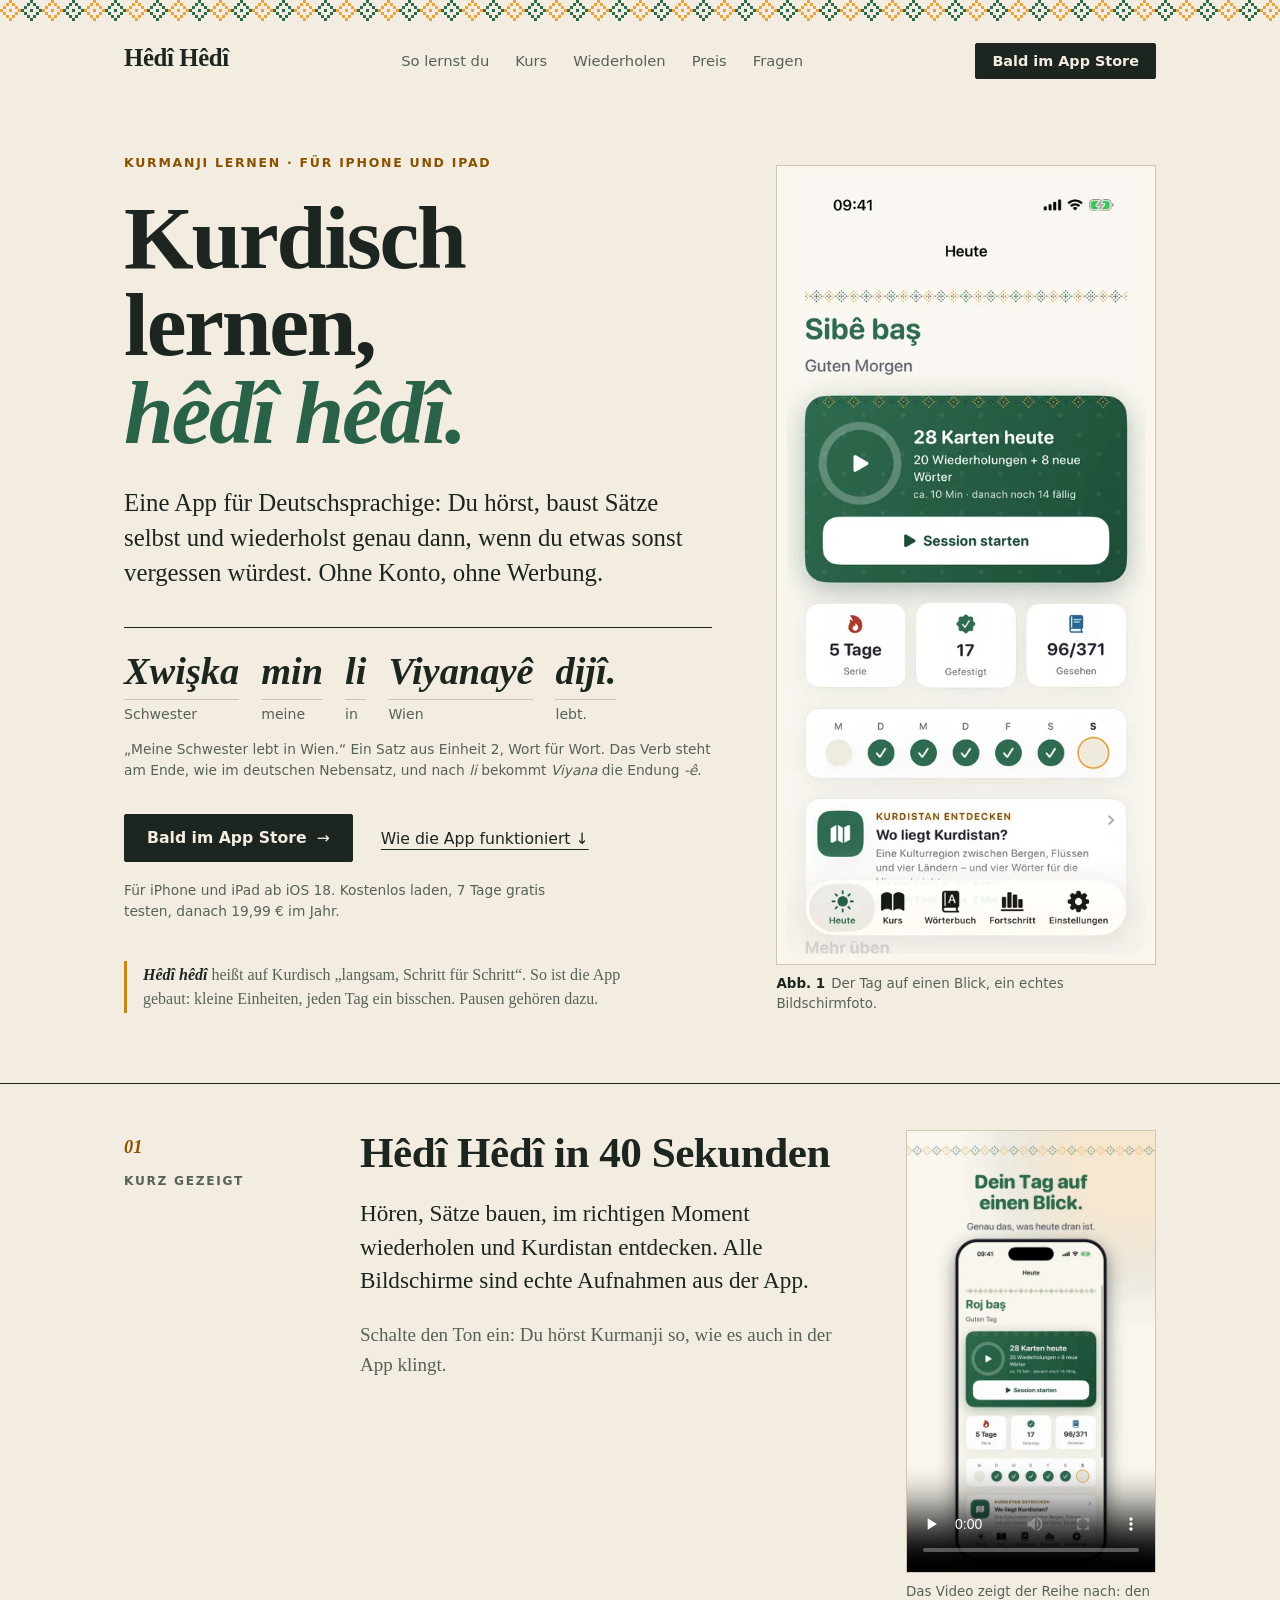
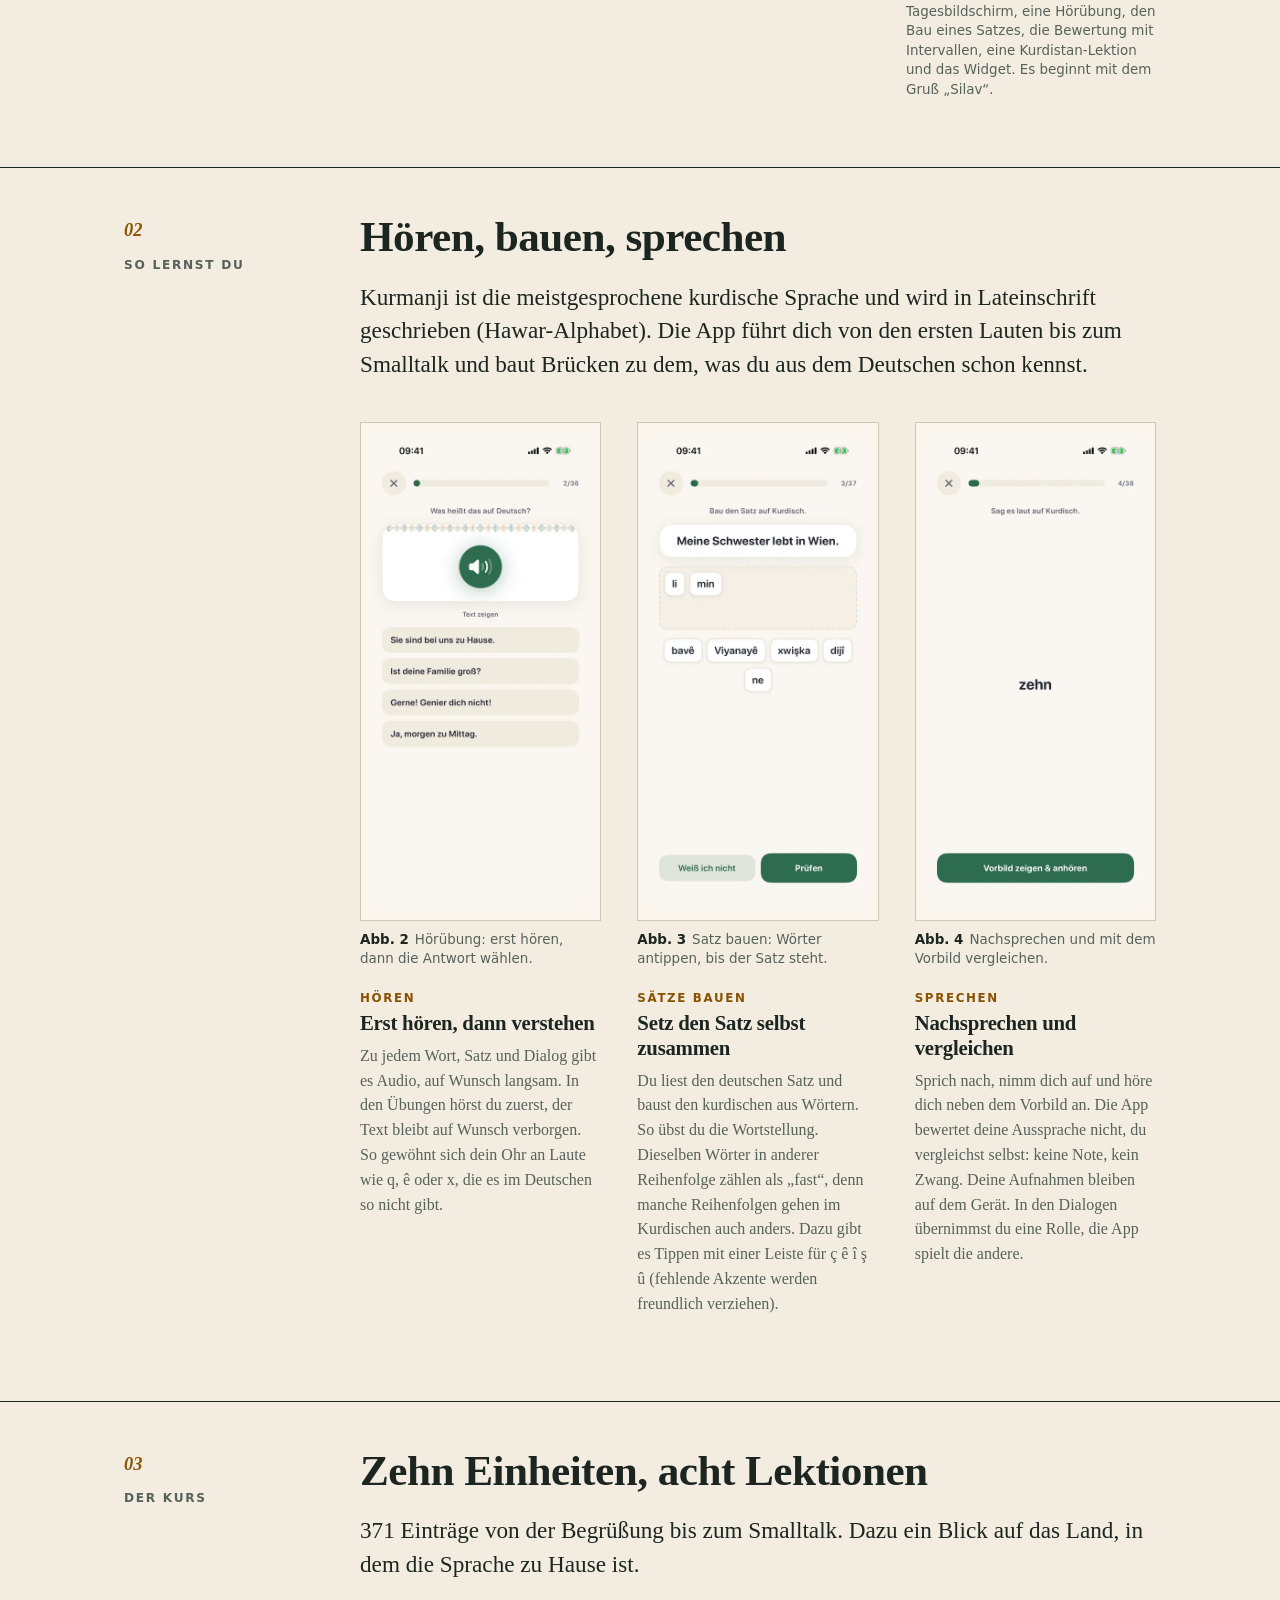
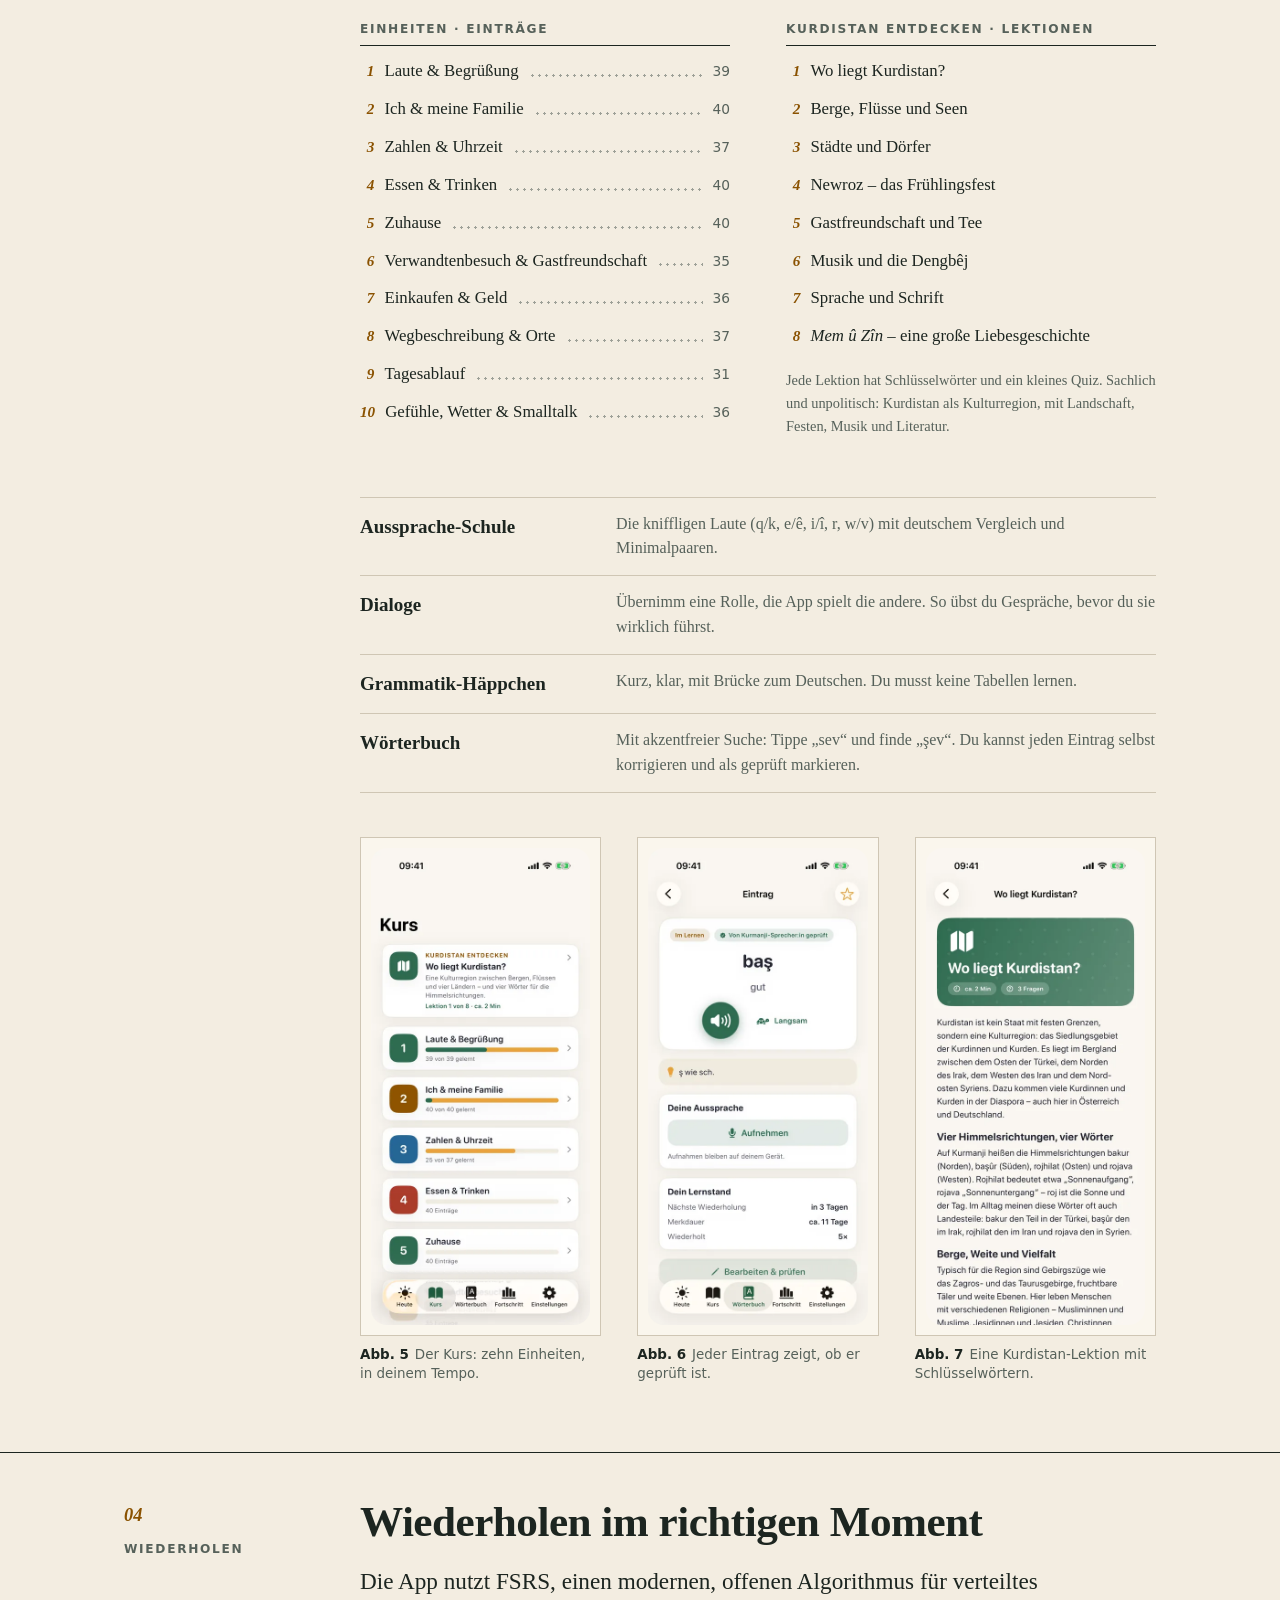
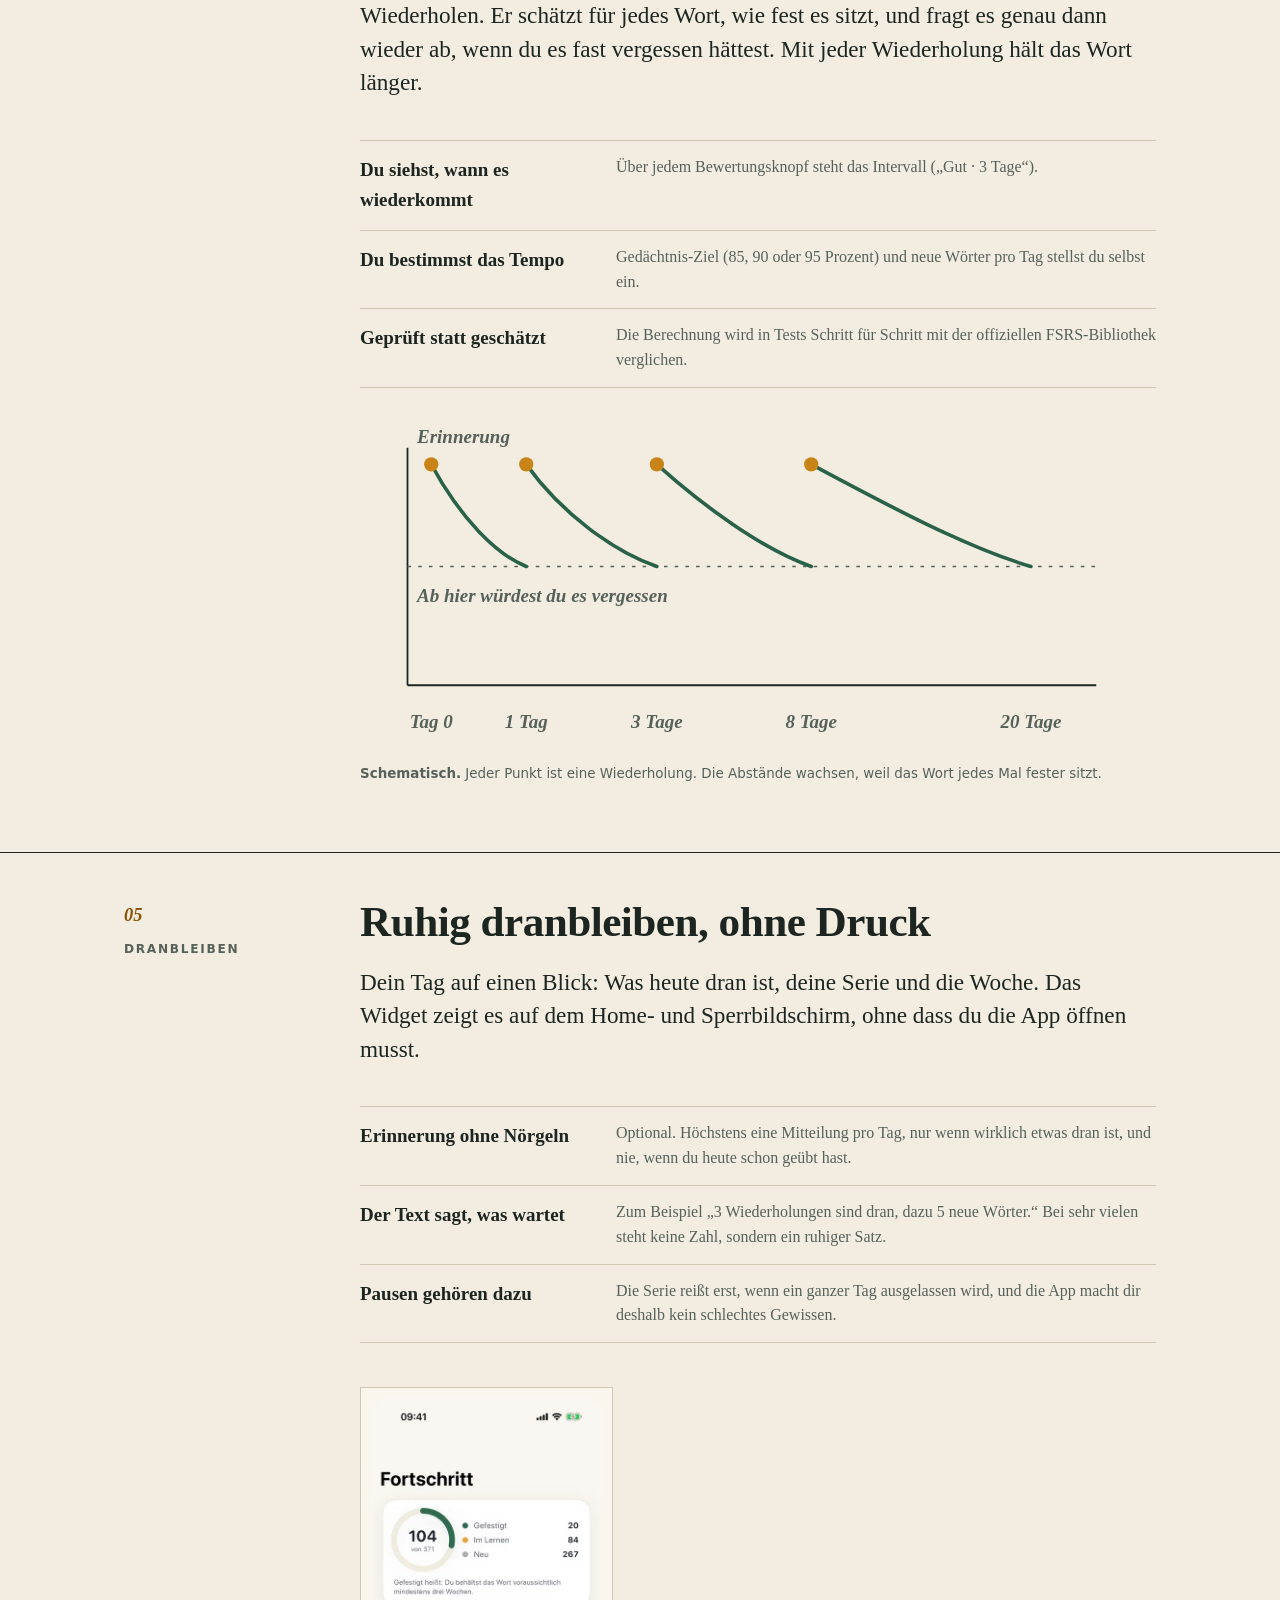
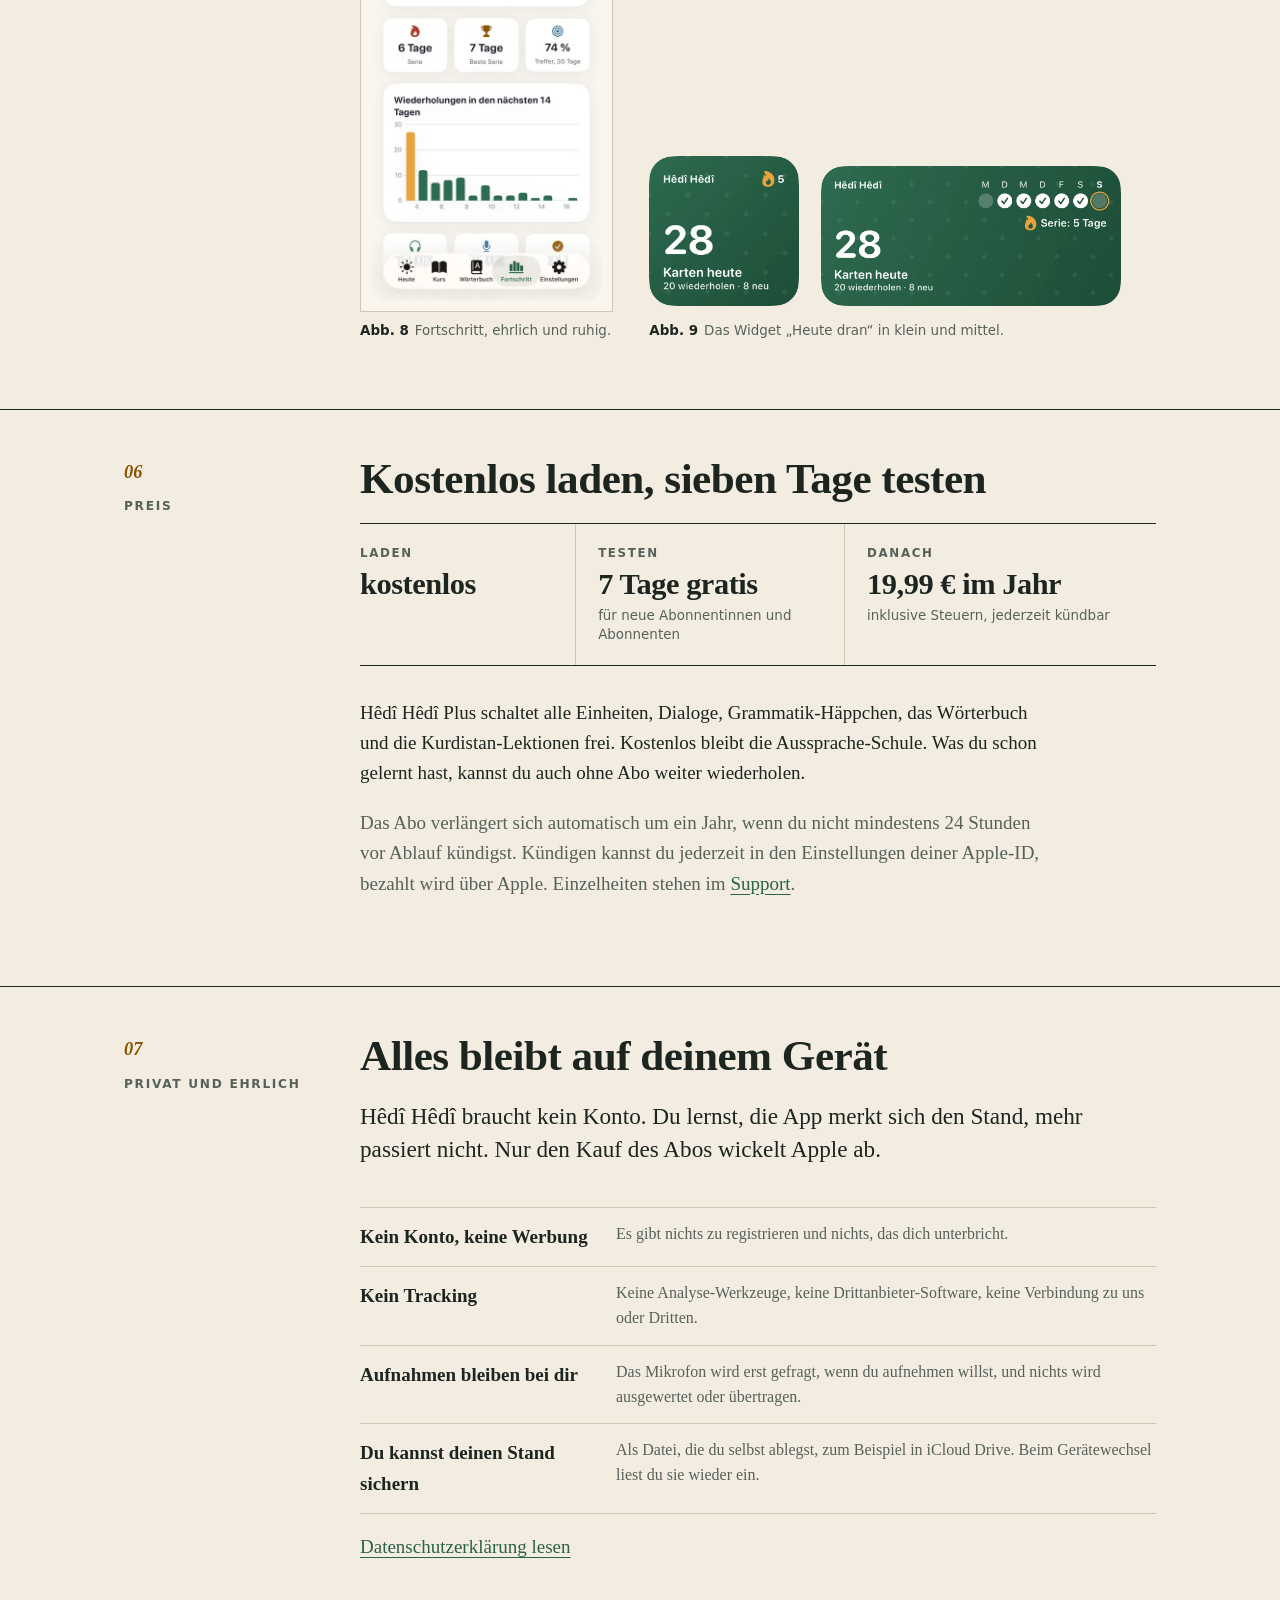
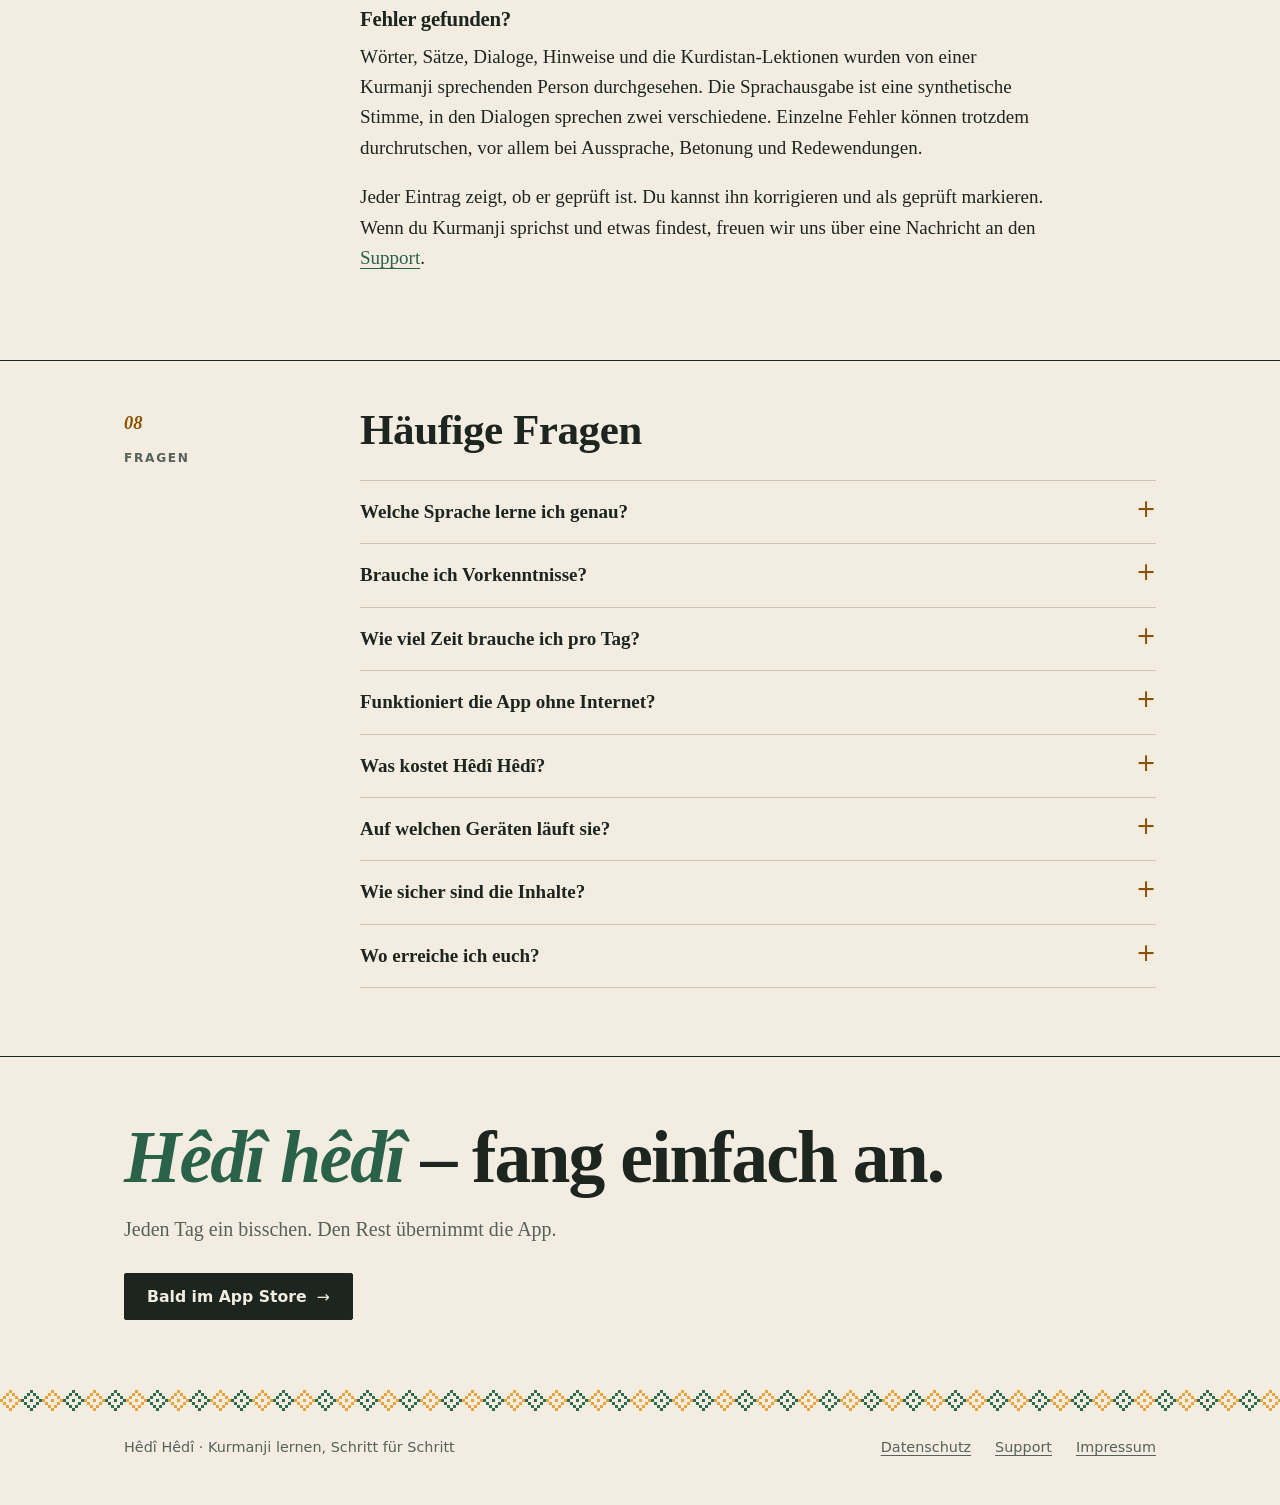
==== commit 3d6fabb4: "Webseite aktualisiert (App-Repo 280700f Zwei Stimmen in den Dialogen)" ====
--- a/public/index.html
+++ b/public/index.html
@@ -292,7 +292,7 @@
       <p style="margin-top:18px"><a href="datenschutz.html">Datenschutzerklärung lesen</a></p>
 
       <h3 style="margin-top:44px">Fehler gefunden?</h3>
-      <p style="margin-top:10px">Wörter, Sätze, Dialoge, Hinweise, die Kurdistan-Lektionen und die Stimme wurden von einer Kurmanji sprechenden Person durchgesehen. Einzelne Fehler können trotzdem durchrutschen, vor allem bei Aussprache, Betonung und Redewendungen.</p>
+      <p style="margin-top:10px">Wörter, Sätze, Dialoge, Hinweise und die Kurdistan-Lektionen wurden von einer Kurmanji sprechenden Person durchgesehen. Die Sprachausgabe ist eine synthetische Stimme, in den Dialogen sprechen zwei verschiedene. Einzelne Fehler können trotzdem durchrutschen, vor allem bei Aussprache, Betonung und Redewendungen.</p>
       <p>Jeder Eintrag zeigt, ob er geprüft ist. Du kannst ihn korrigieren und als geprüft markieren. Wenn du Kurmanji sprichst und etwas findest, freuen wir uns über eine Nachricht an den <a href="support.html">Support</a>.</p>
     </div>
   </div>
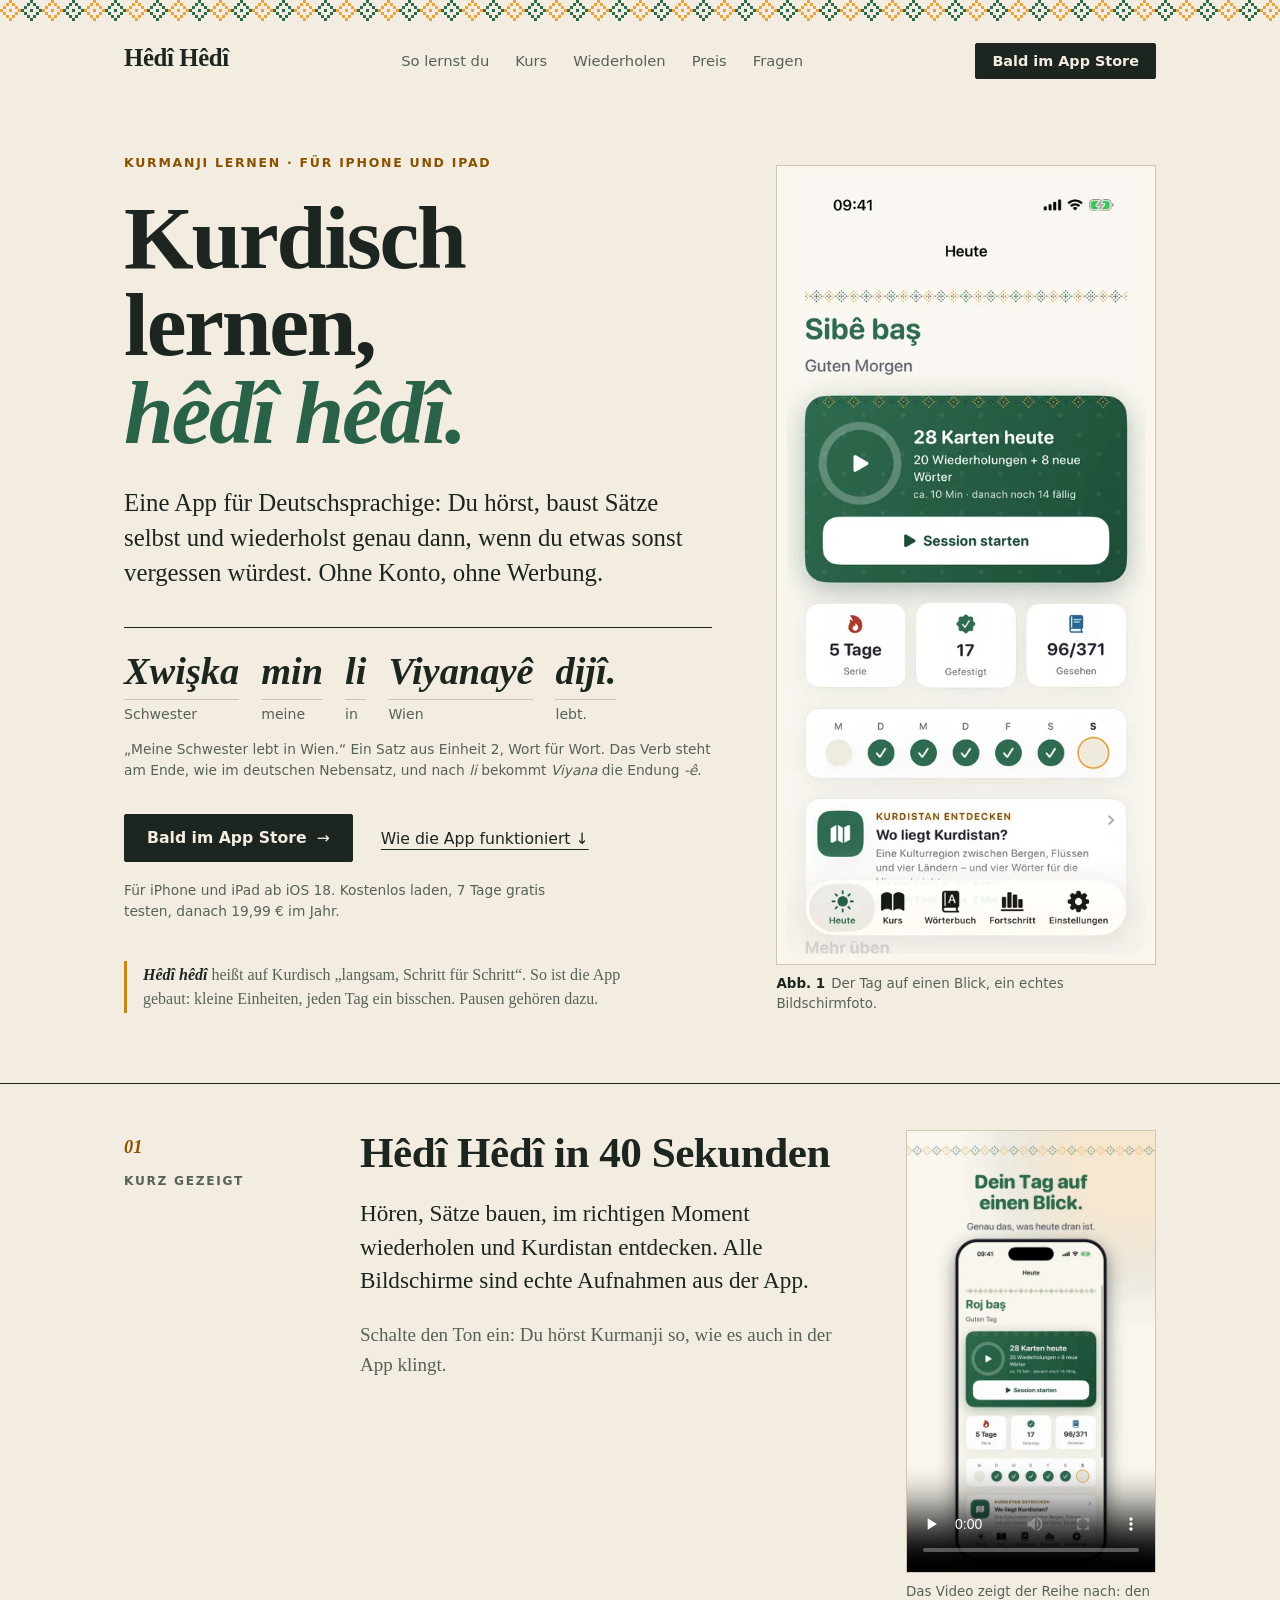
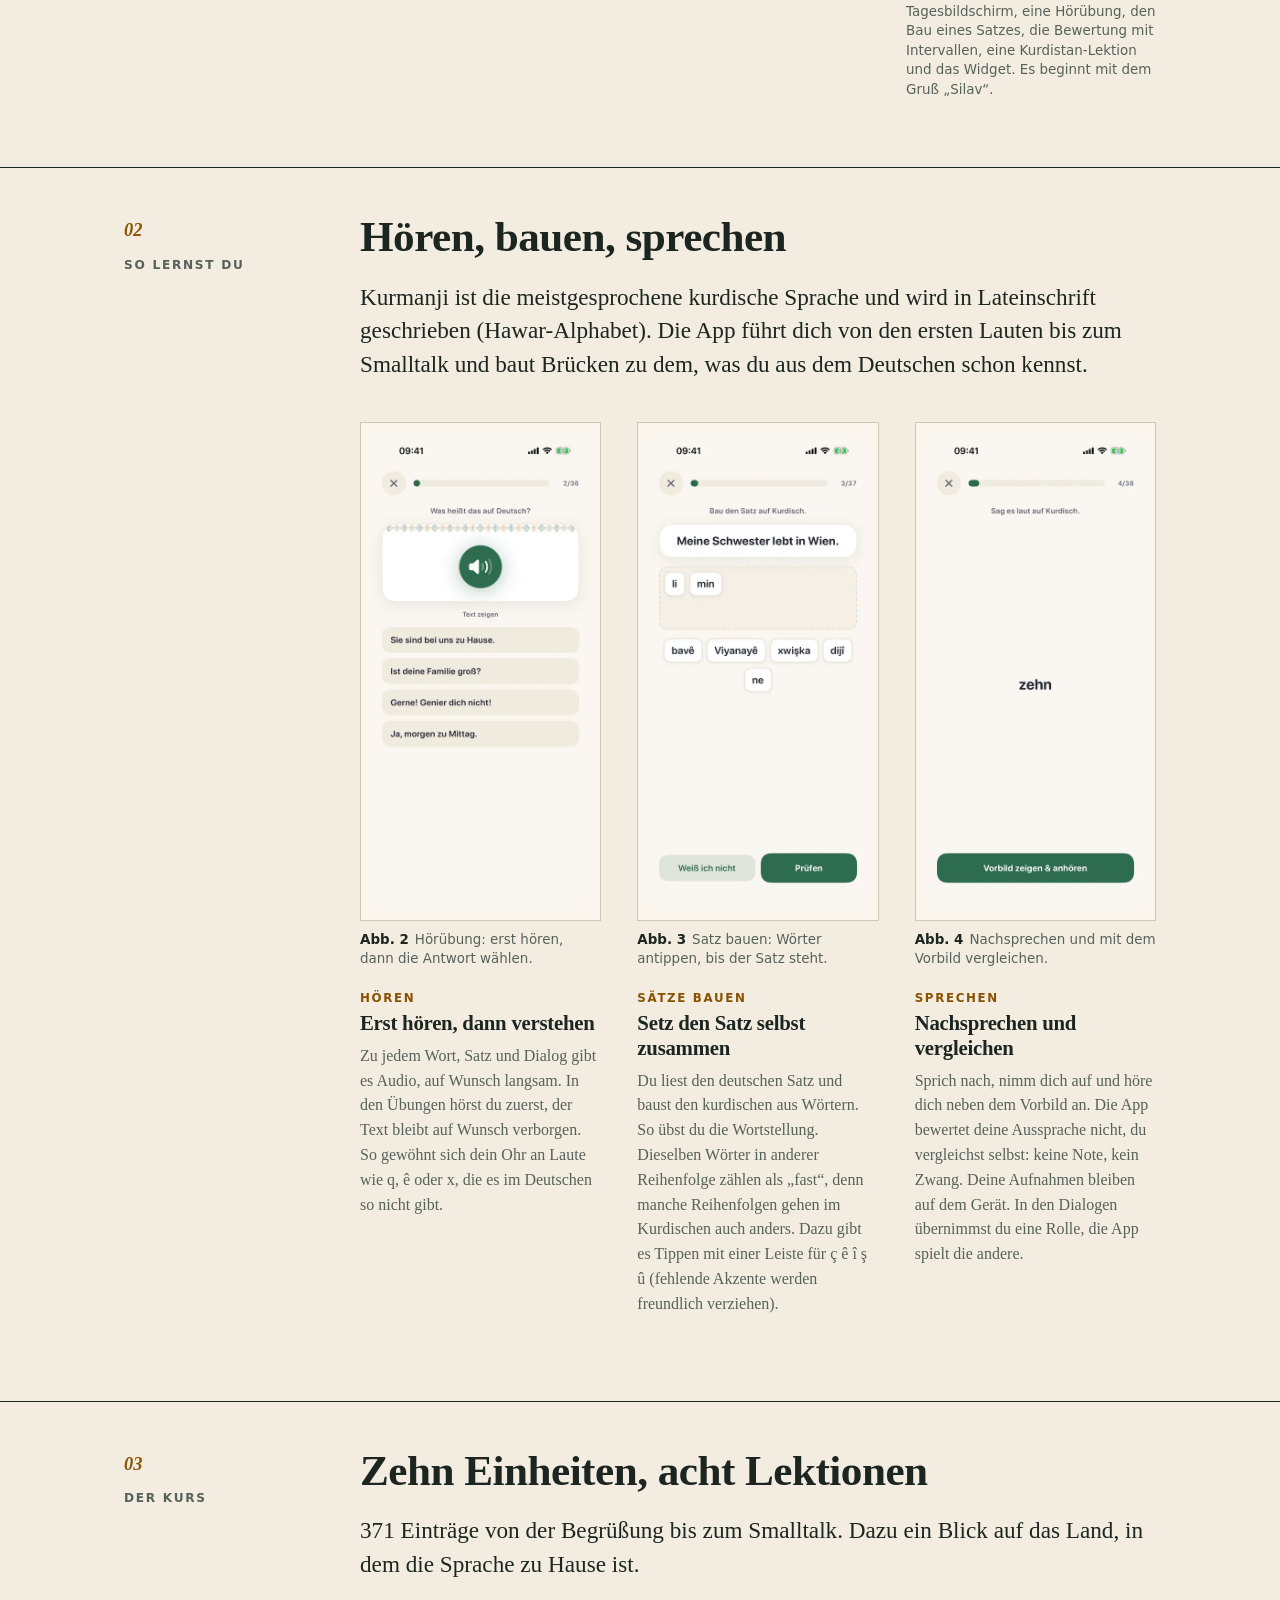
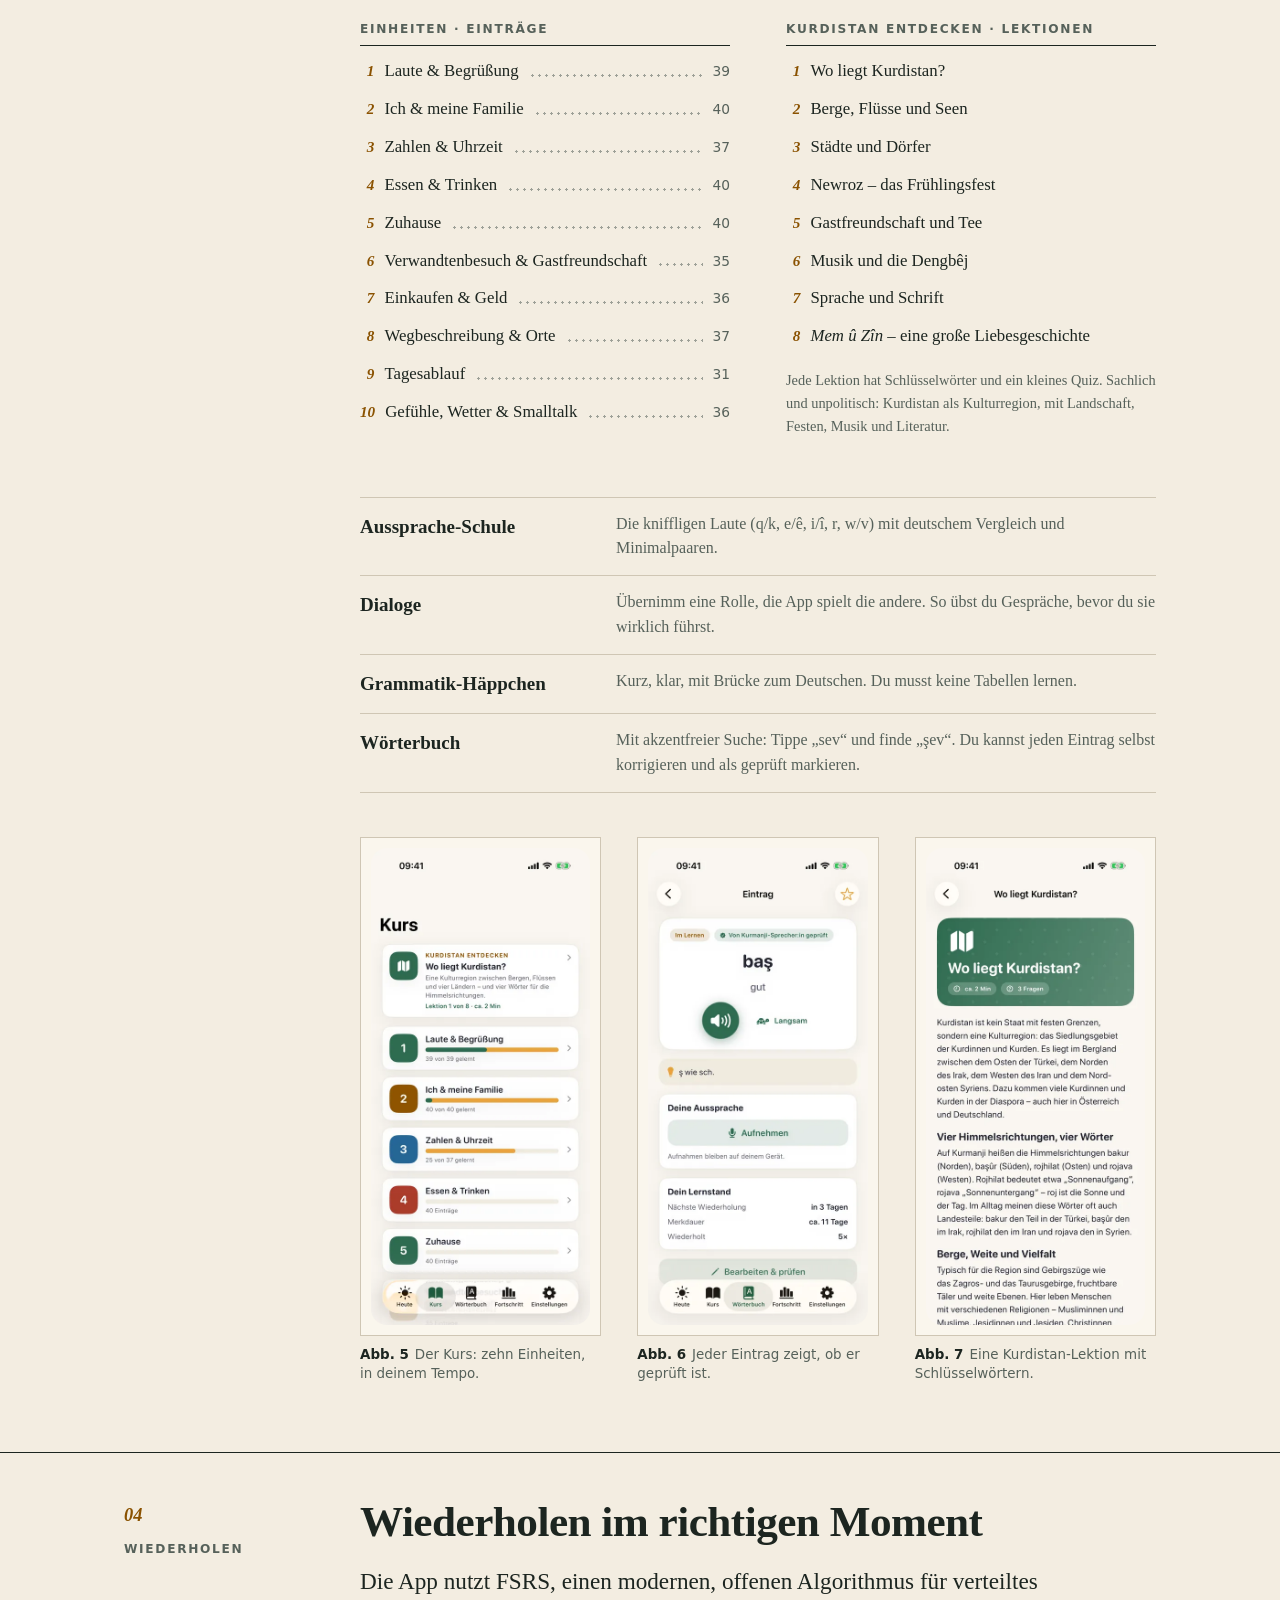
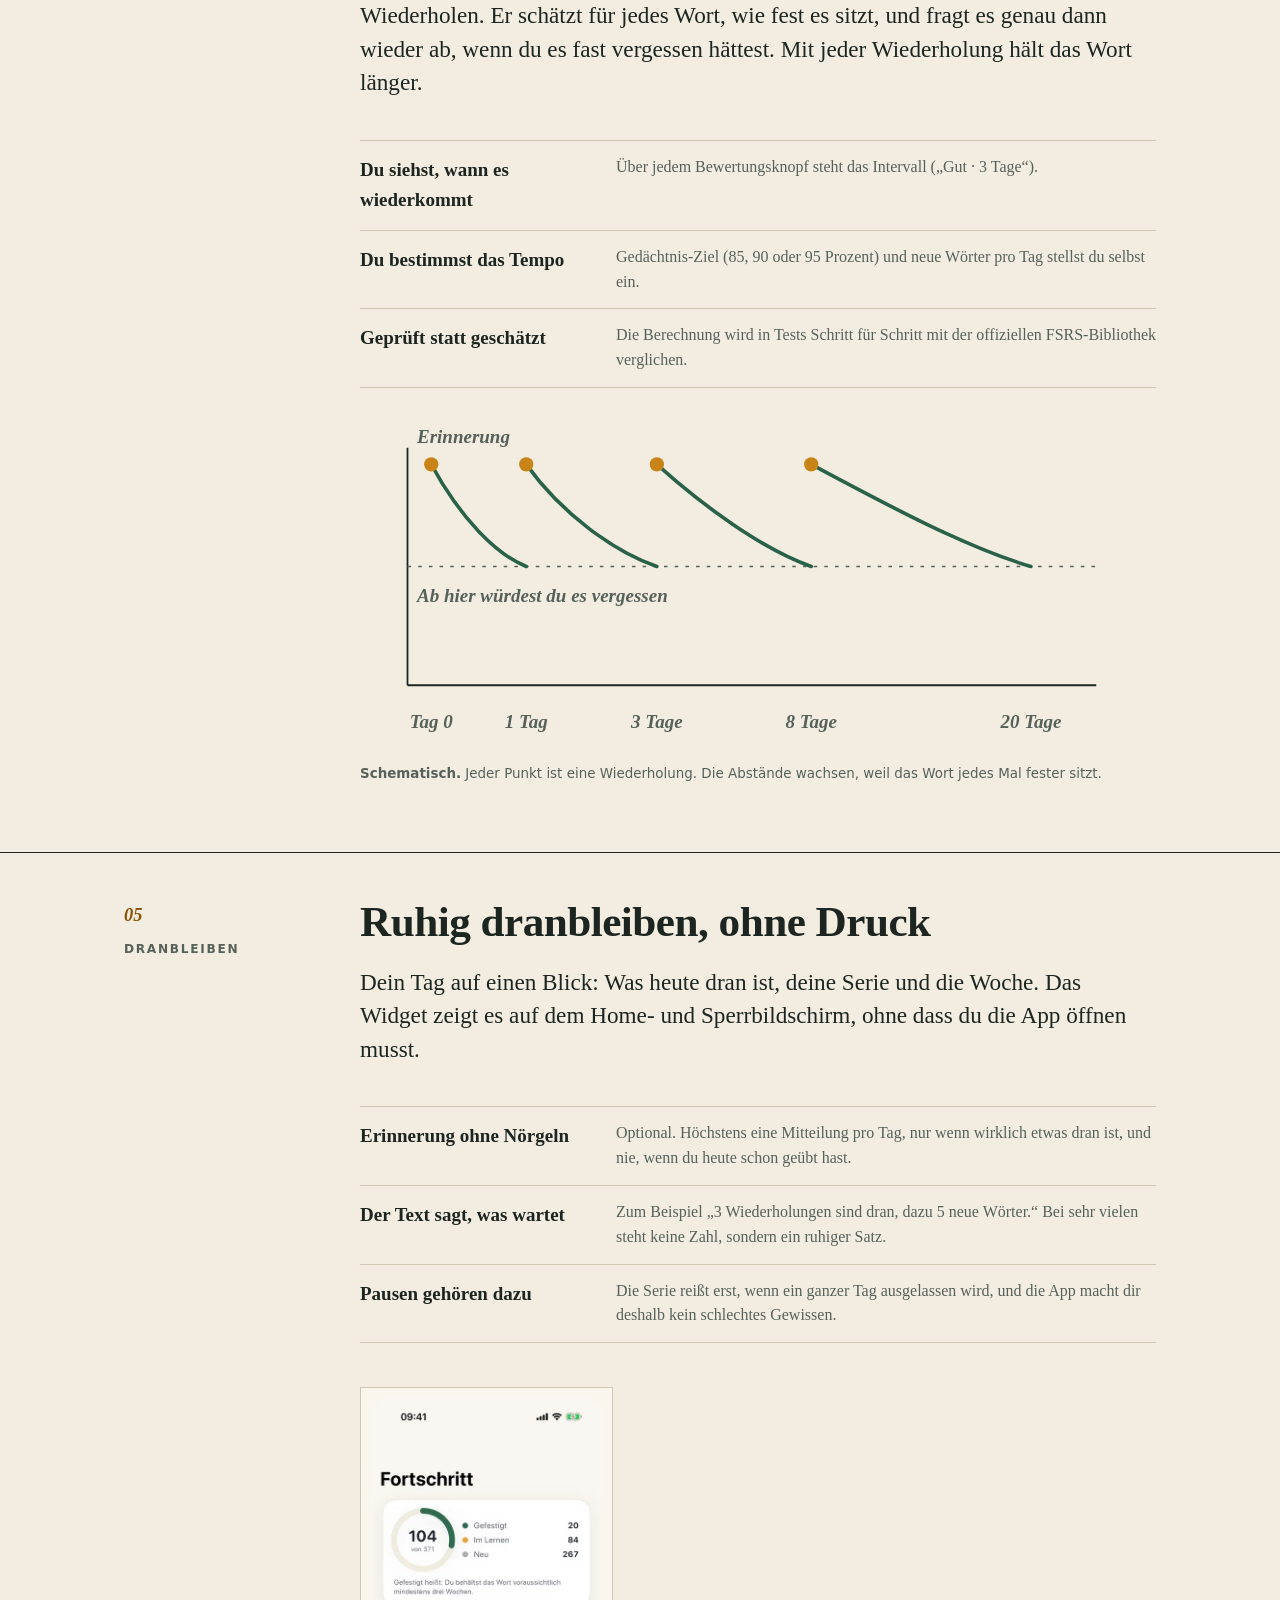
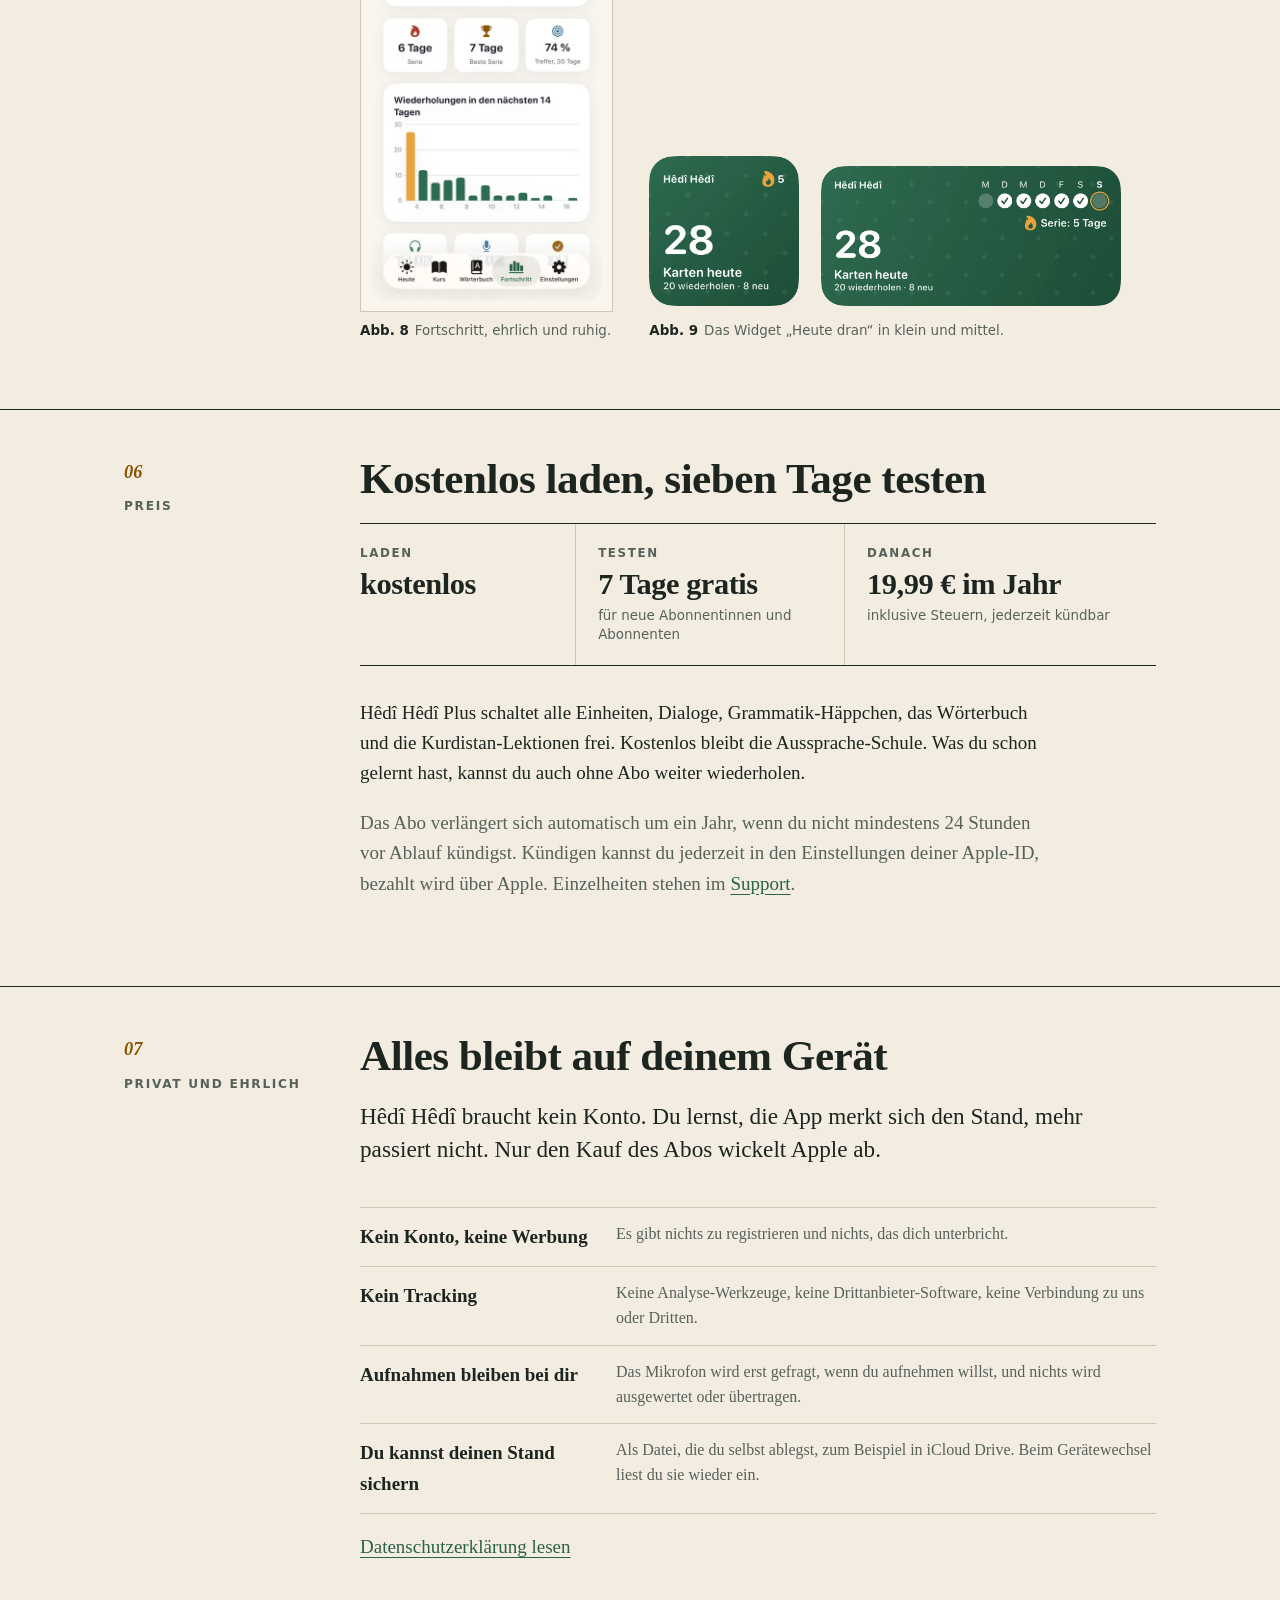
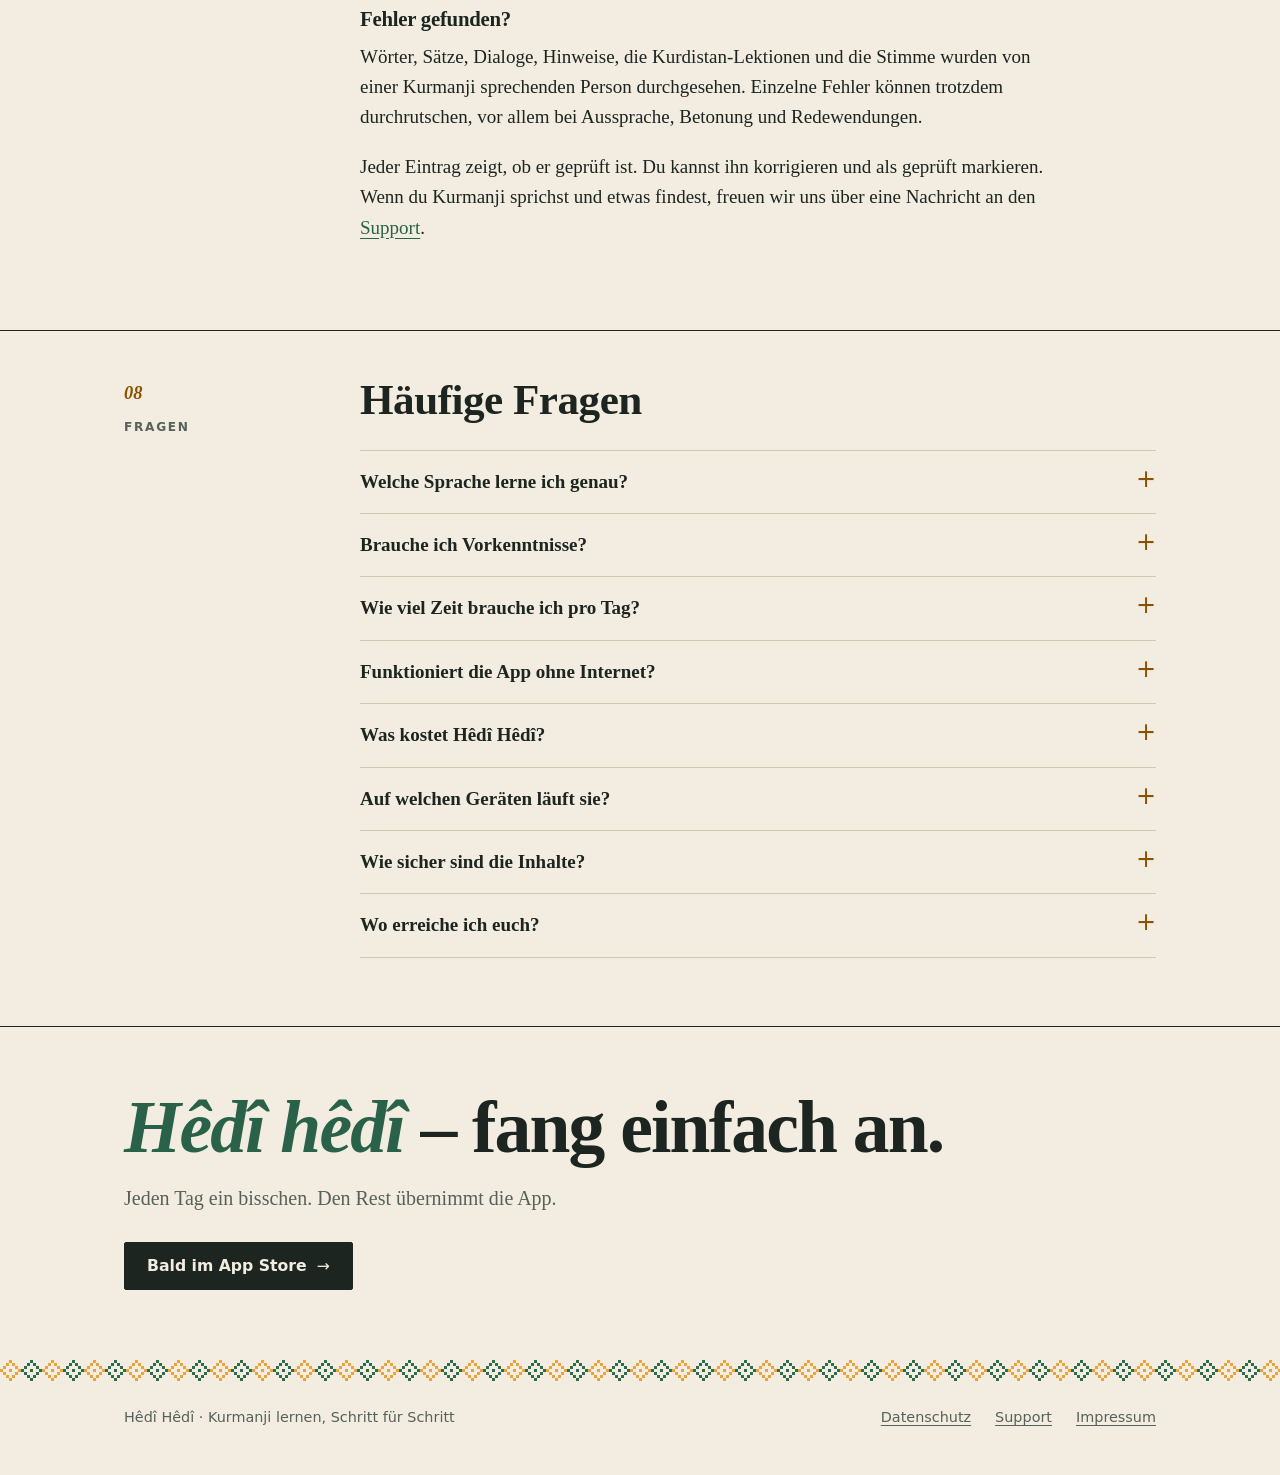
==== commit 55e409bf: "Webseite aktualisiert (App-Repo 0066235 Aussagen zur geprüften Stimme wiederhergestellt)" ====
--- a/public/index.html
+++ b/public/index.html
@@ -292,7 +292,7 @@
       <p style="margin-top:18px"><a href="datenschutz.html">Datenschutzerklärung lesen</a></p>
 
       <h3 style="margin-top:44px">Fehler gefunden?</h3>
-      <p style="margin-top:10px">Wörter, Sätze, Dialoge, Hinweise und die Kurdistan-Lektionen wurden von einer Kurmanji sprechenden Person durchgesehen. Die Sprachausgabe ist eine synthetische Stimme, in den Dialogen sprechen zwei verschiedene. Einzelne Fehler können trotzdem durchrutschen, vor allem bei Aussprache, Betonung und Redewendungen.</p>
+      <p style="margin-top:10px">Wörter, Sätze, Dialoge, Hinweise, die Kurdistan-Lektionen und die Stimme wurden von einer Kurmanji sprechenden Person durchgesehen. Einzelne Fehler können trotzdem durchrutschen, vor allem bei Aussprache, Betonung und Redewendungen.</p>
       <p>Jeder Eintrag zeigt, ob er geprüft ist. Du kannst ihn korrigieren und als geprüft markieren. Wenn du Kurmanji sprichst und etwas findest, freuen wir uns über eine Nachricht an den <a href="support.html">Support</a>.</p>
     </div>
   </div>
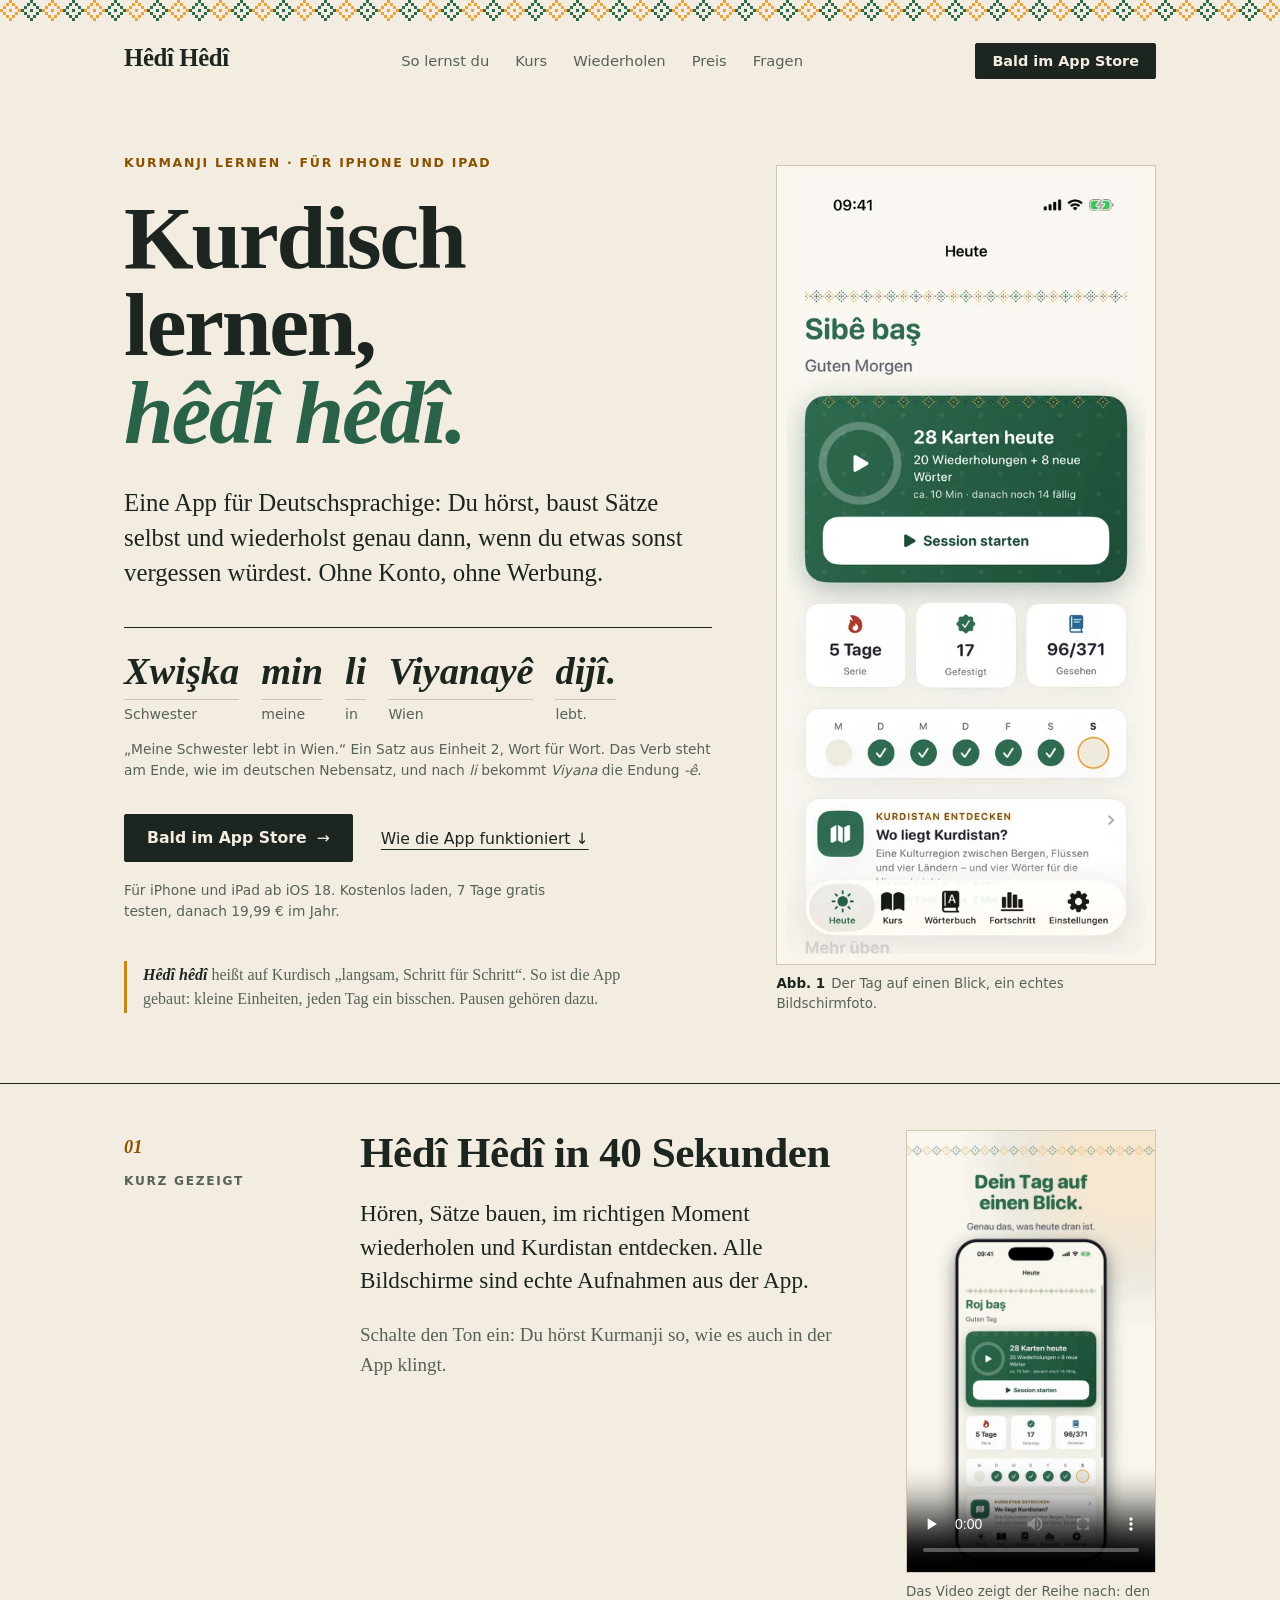
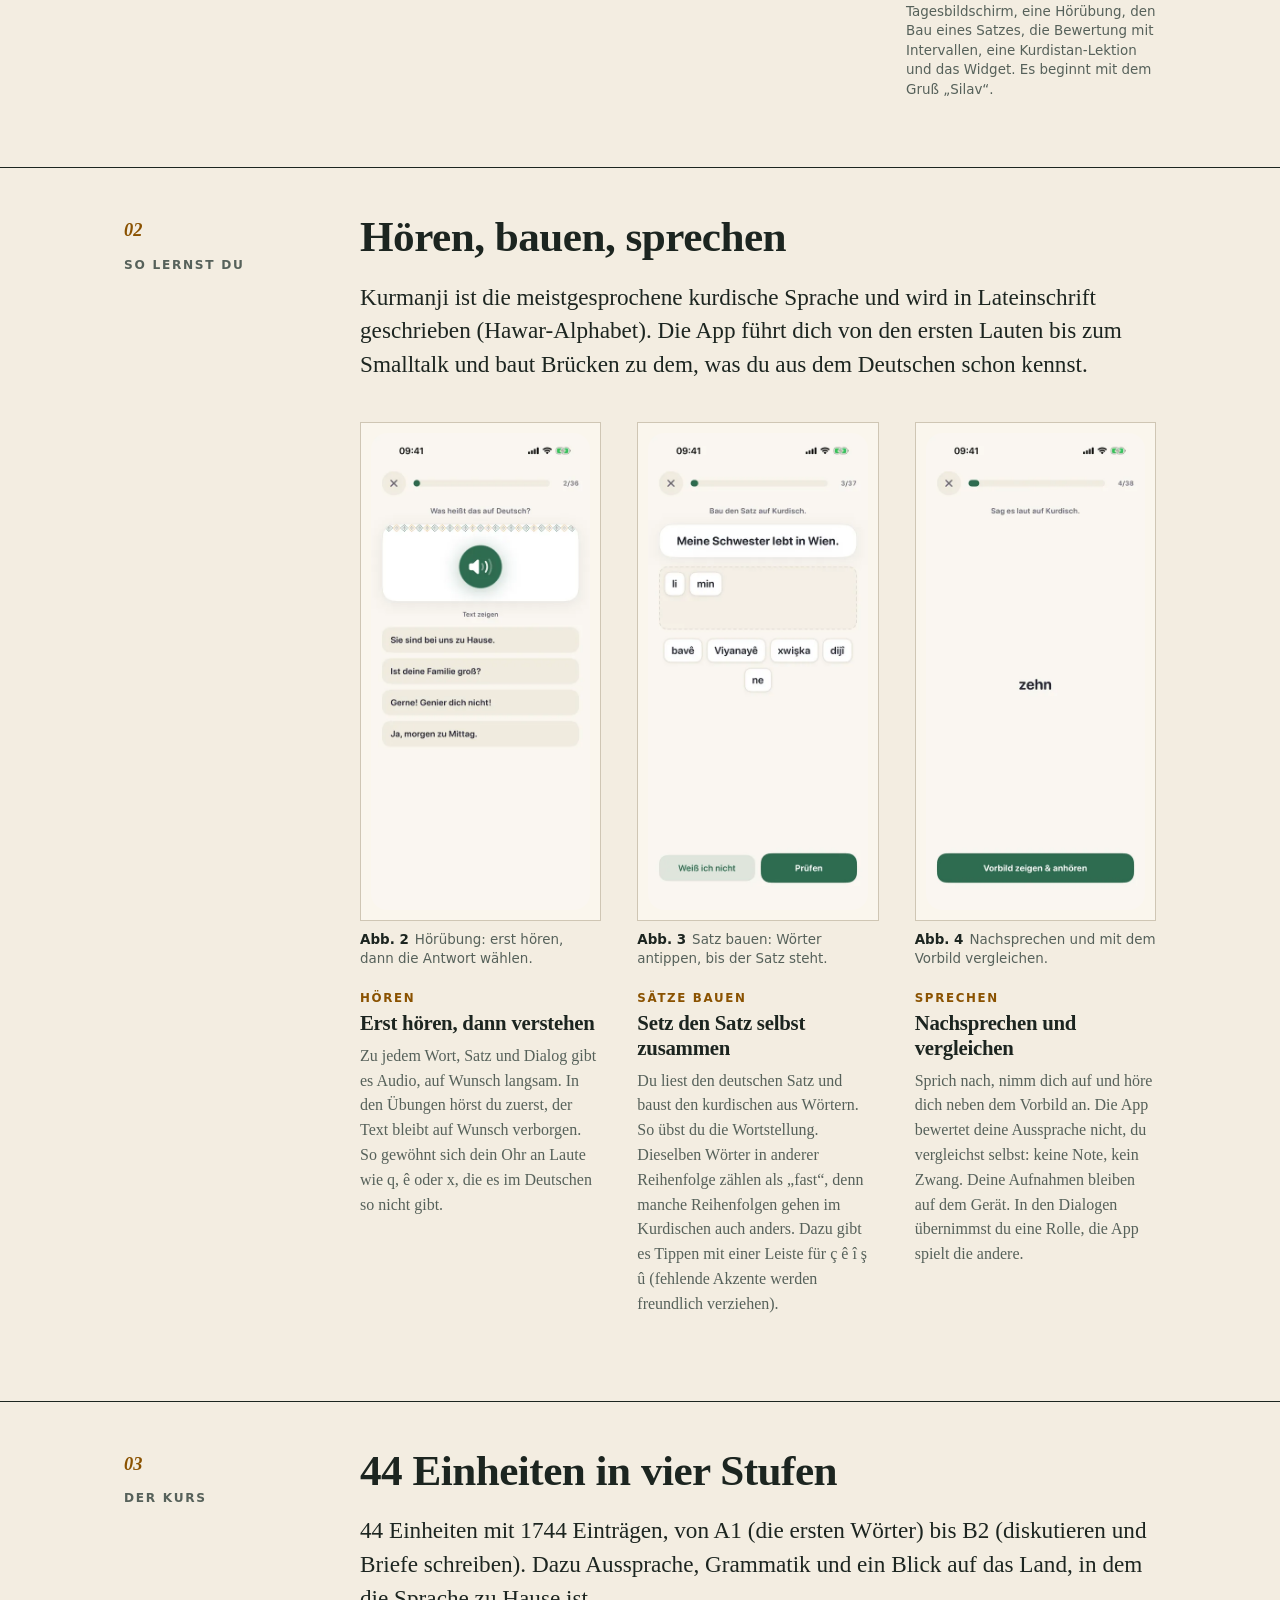
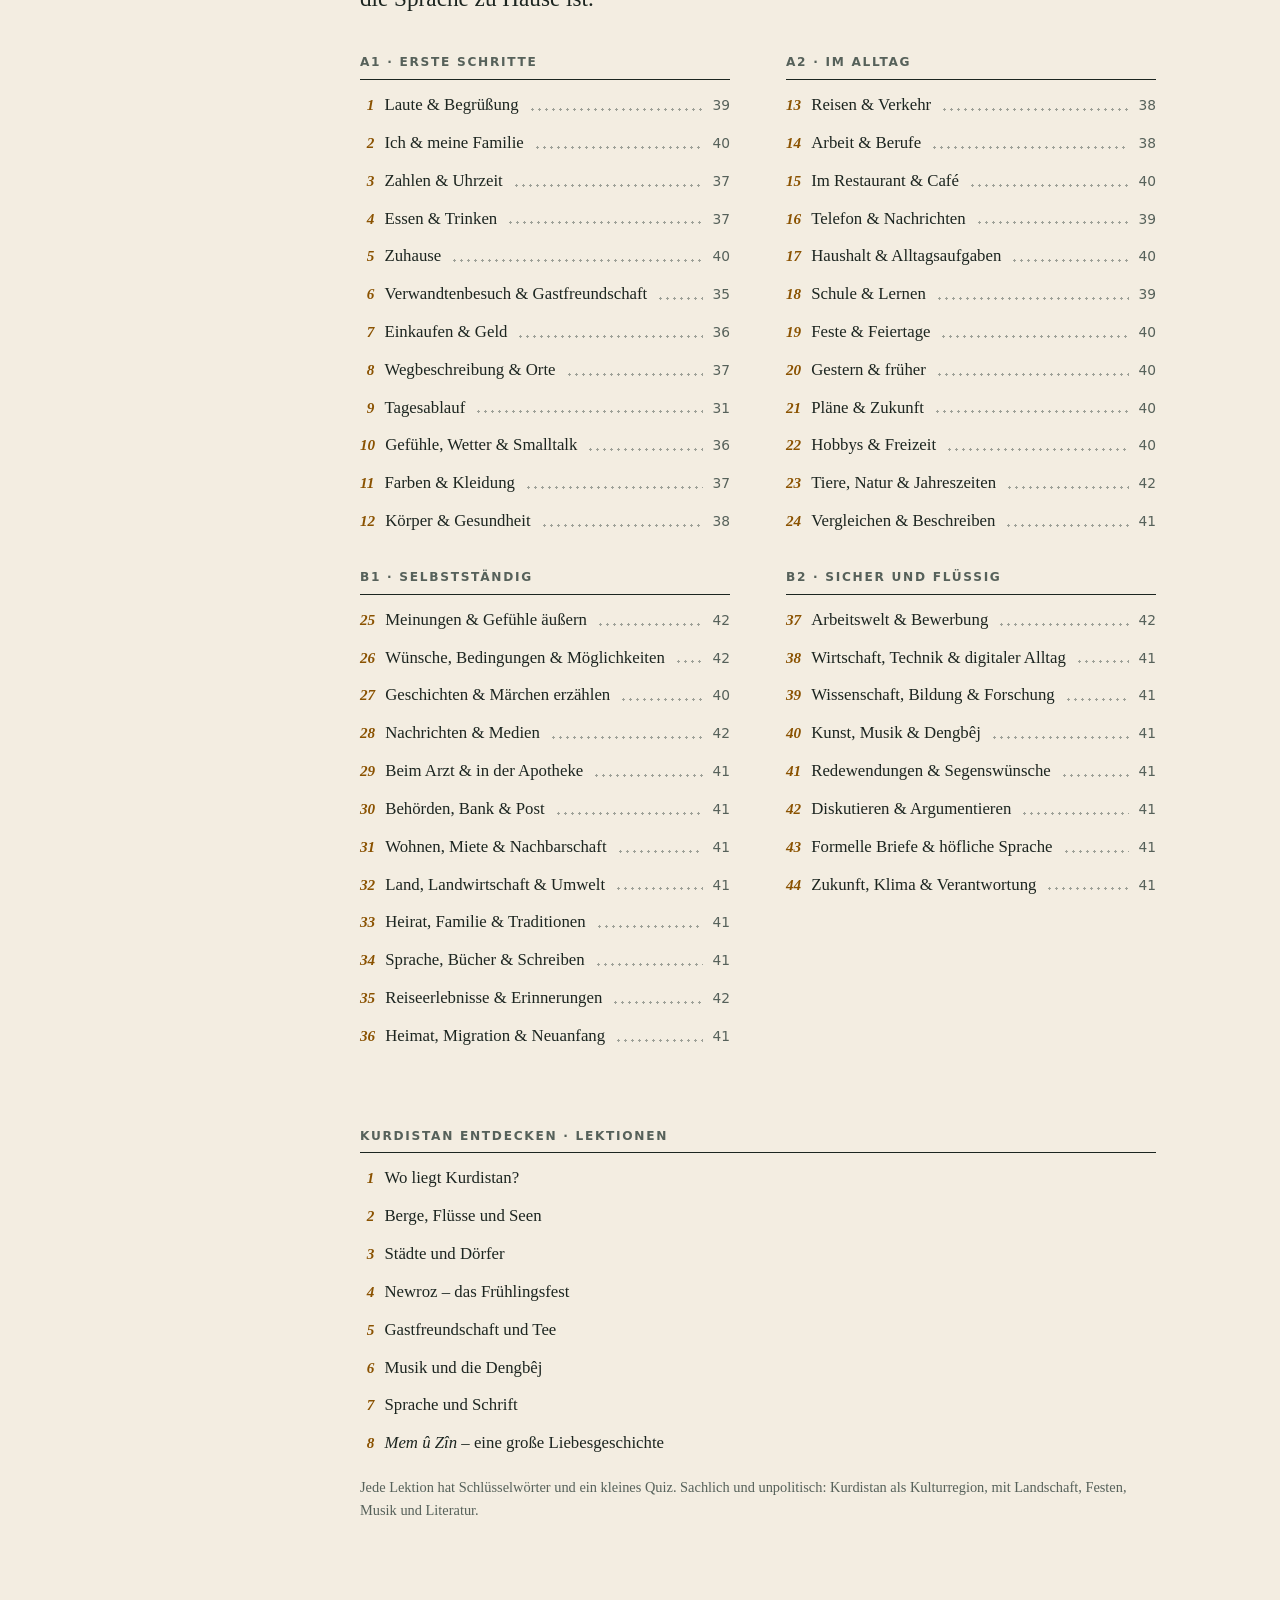
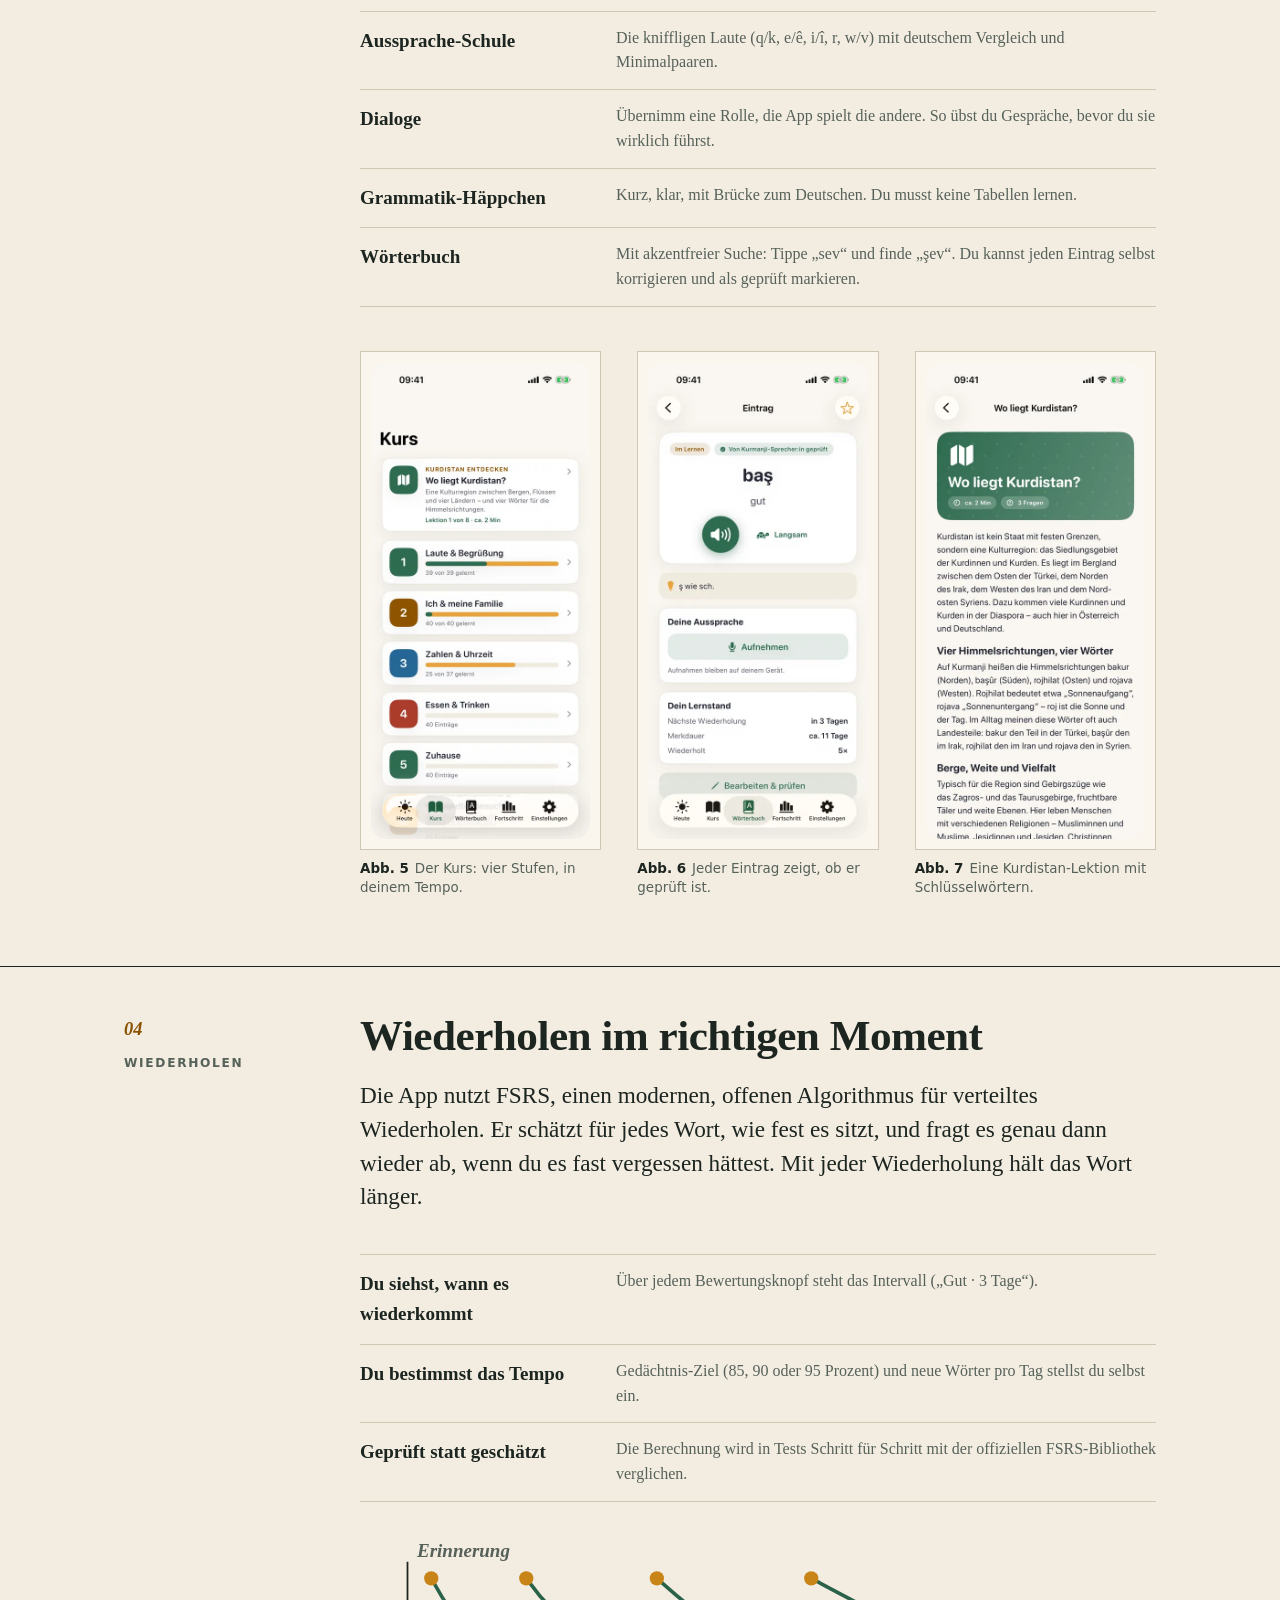
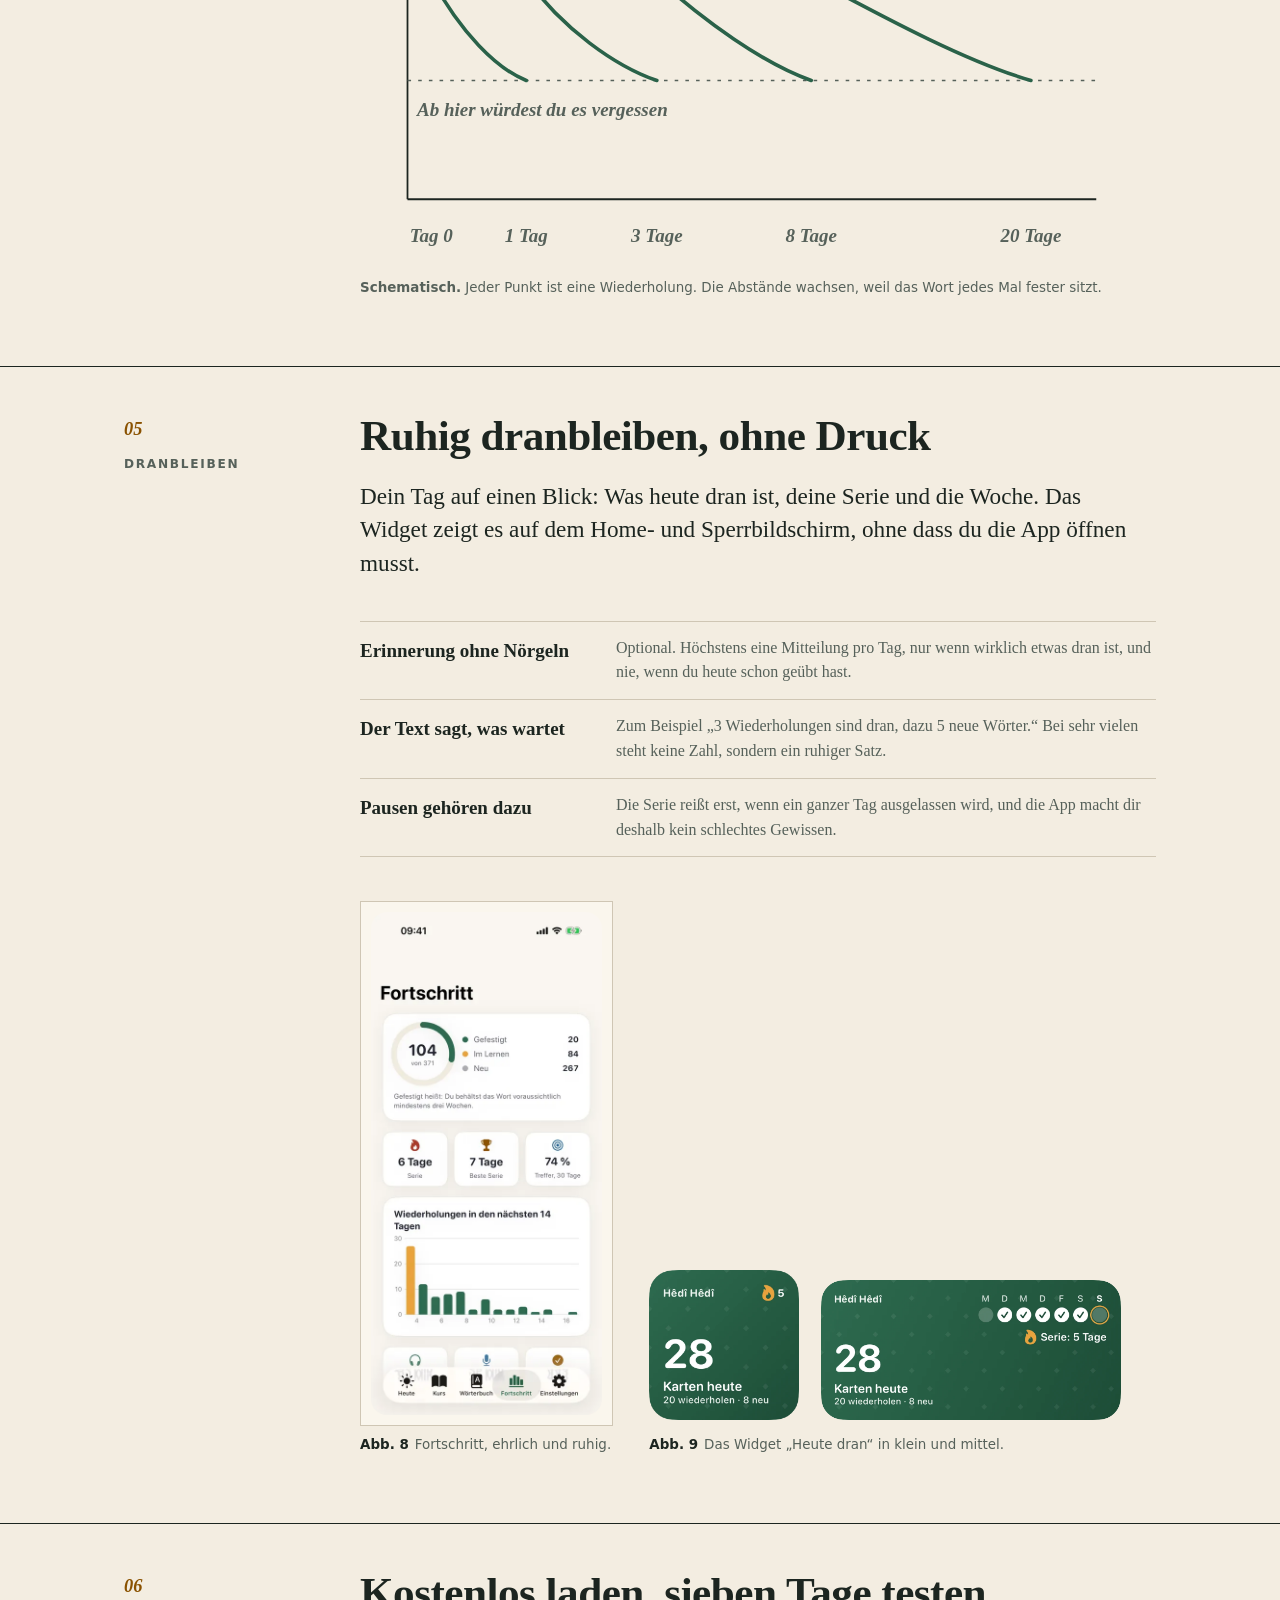
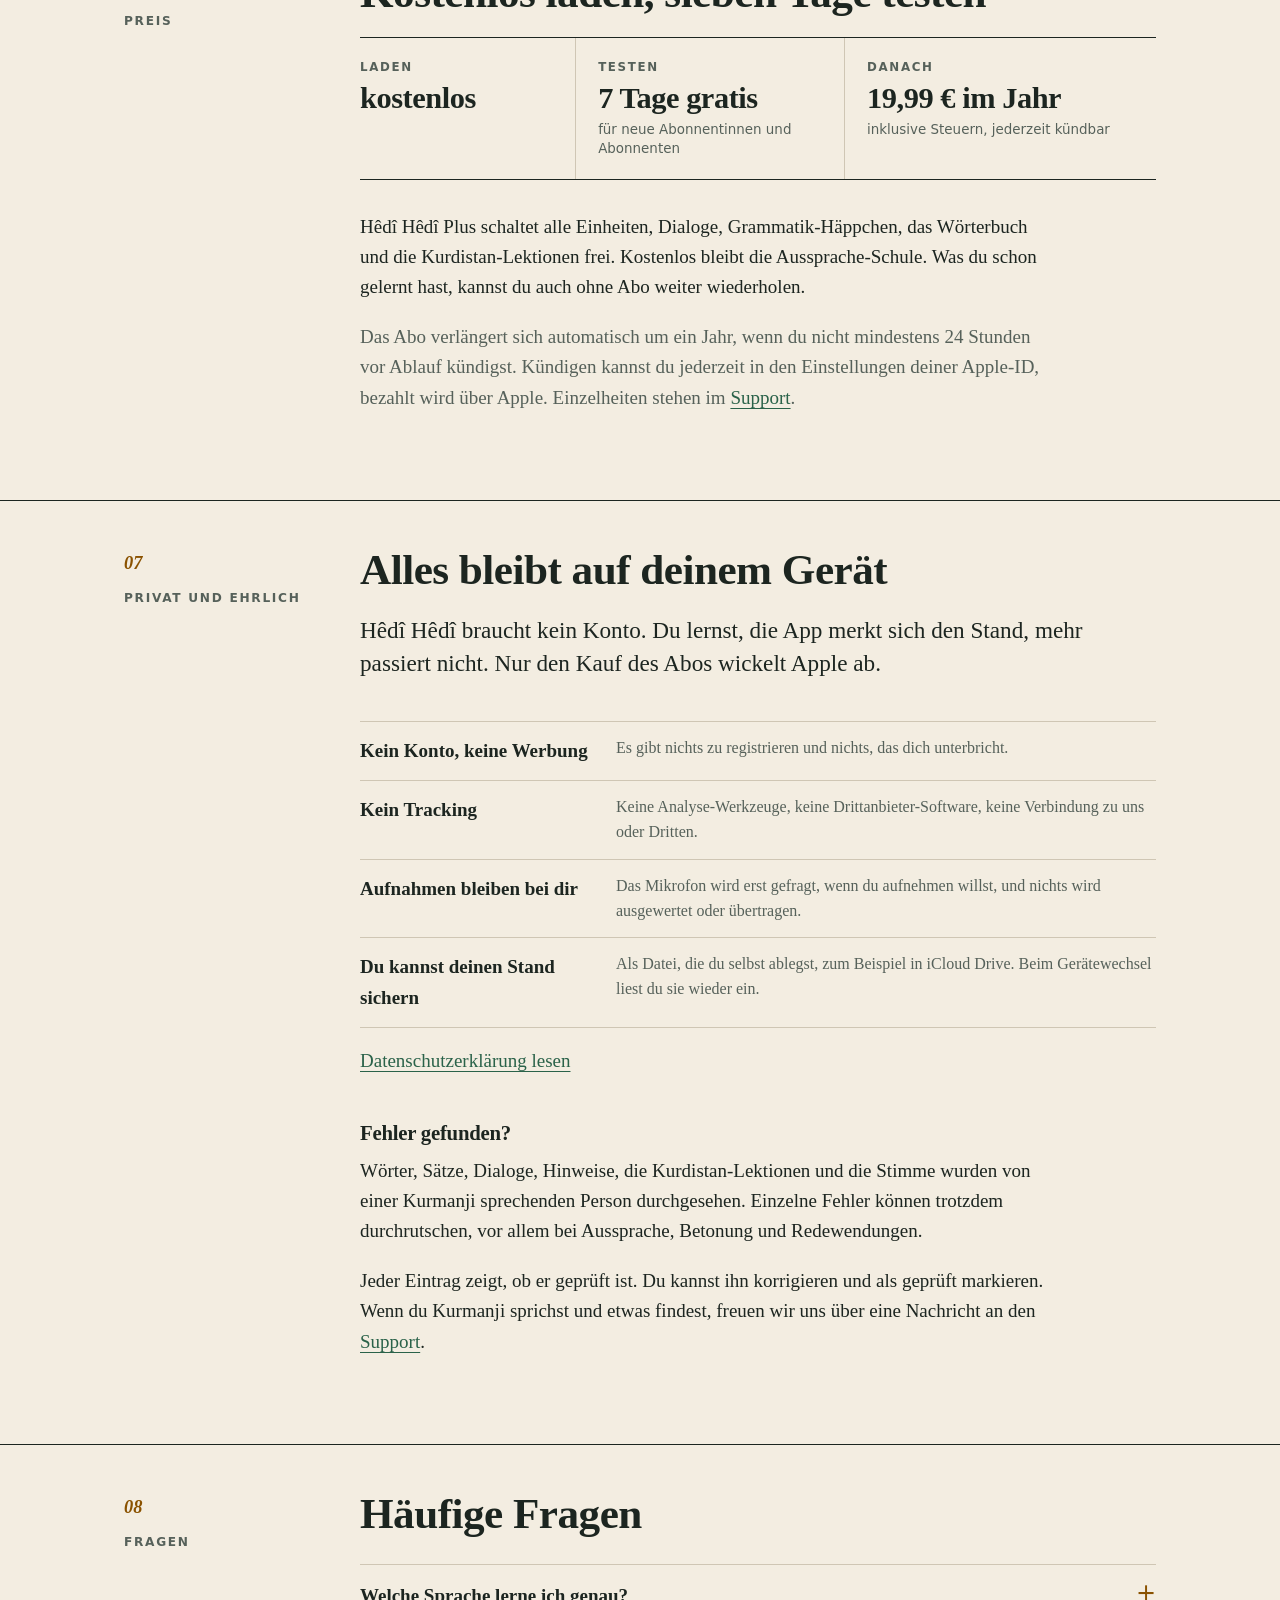
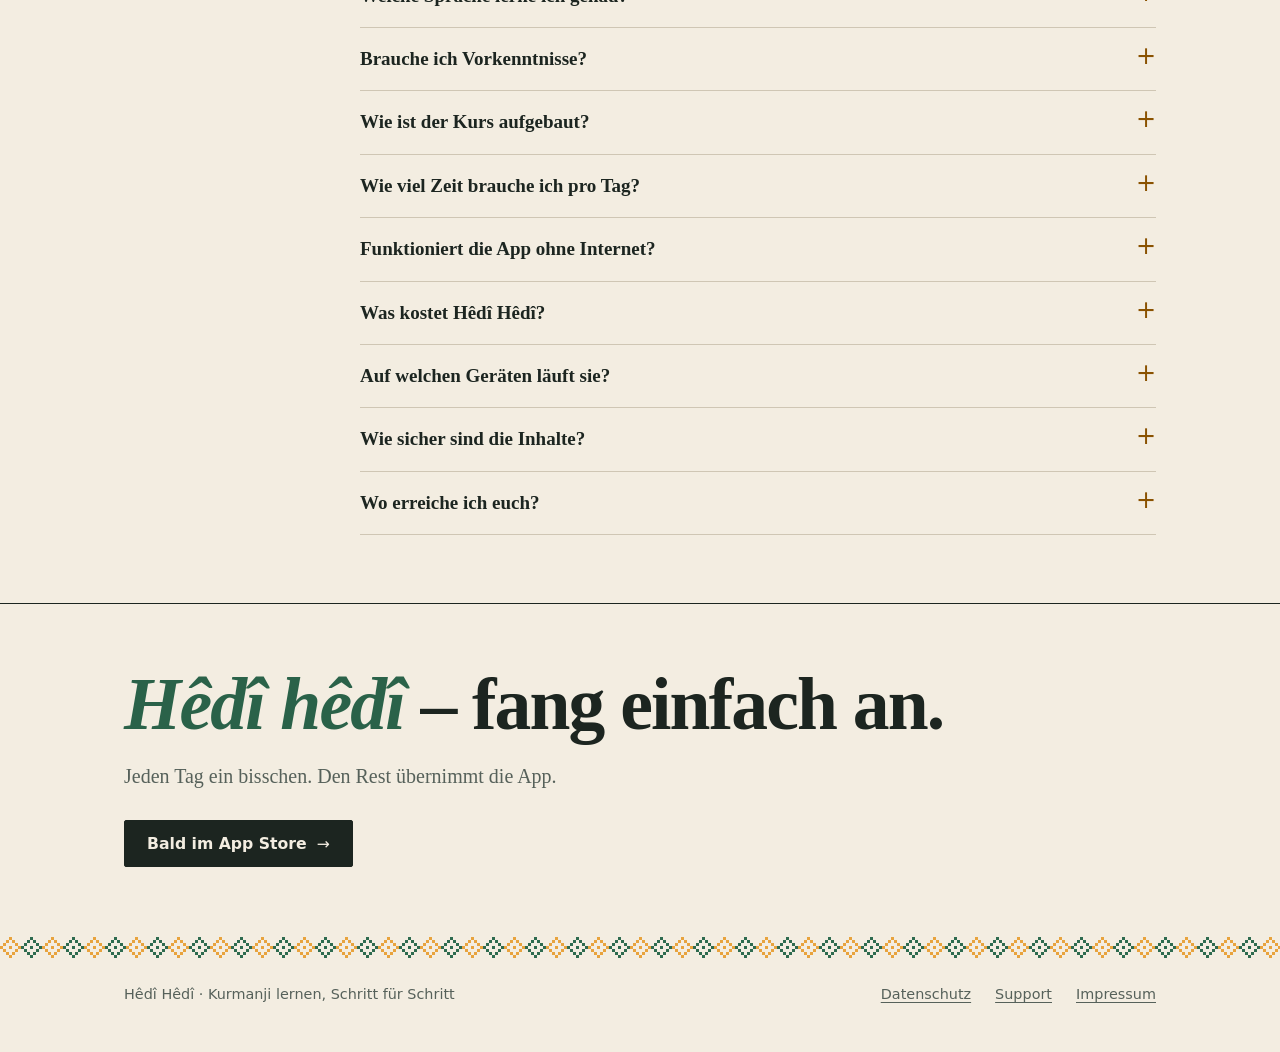
==== commit 1ea29390: "Webseite aktualisiert (App-Repo 40d3b76 Merge pull request #4 from JugoBonito/claude/alles-zu-main)" ====
--- a/public/index.html
+++ b/public/index.html
@@ -139,25 +139,76 @@
   <div class="wrap zeile">
     <div class="rand"><span class="nr">03</span><span class="thema">Der Kurs</span></div>
     <div class="haupt">
-      <h2 id="kurs-titel">Zehn Einheiten, acht Lektionen</h2>
-      <p class="lead">371 Einträge von der Begrüßung bis zum Smalltalk. Dazu ein Blick auf das Land, in dem die Sprache zu Hause ist.</p>
-
-      <div class="verz-paar">
-        <div>
-          <p class="verz-titel">Einheiten · Einträge</p>
-          <ol class="verz" aria-label="Die zehn Einheiten">
+      <h2 id="kurs-titel">44 Einheiten in vier Stufen</h2>
+      <p class="lead">44 Einheiten mit 1744 Einträgen, von A1 (die ersten Wörter) bis B2 (diskutieren und Briefe schreiben). Dazu Aussprache, Grammatik und ein Blick auf das Land, in dem die Sprache zu Hause ist.</p>
+
+      <div class="stufen">
+        <div>
+          <p class="verz-titel">A1 · Erste Schritte</p>
+          <ol class="verz" aria-label="Einheiten der Stufe A1">
             <li><span class="n">1</span><span>Laute &amp; Begrüßung</span><span class="p" aria-hidden="true"></span><span class="z">39</span></li>
             <li><span class="n">2</span><span>Ich &amp; meine Familie</span><span class="p" aria-hidden="true"></span><span class="z">40</span></li>
             <li><span class="n">3</span><span>Zahlen &amp; Uhrzeit</span><span class="p" aria-hidden="true"></span><span class="z">37</span></li>
-            <li><span class="n">4</span><span>Essen &amp; Trinken</span><span class="p" aria-hidden="true"></span><span class="z">40</span></li>
+            <li><span class="n">4</span><span>Essen &amp; Trinken</span><span class="p" aria-hidden="true"></span><span class="z">37</span></li>
             <li><span class="n">5</span><span>Zuhause</span><span class="p" aria-hidden="true"></span><span class="z">40</span></li>
             <li><span class="n">6</span><span>Verwandtenbesuch &amp; Gastfreundschaft</span><span class="p" aria-hidden="true"></span><span class="z">35</span></li>
             <li><span class="n">7</span><span>Einkaufen &amp; Geld</span><span class="p" aria-hidden="true"></span><span class="z">36</span></li>
             <li><span class="n">8</span><span>Wegbeschreibung &amp; Orte</span><span class="p" aria-hidden="true"></span><span class="z">37</span></li>
             <li><span class="n">9</span><span>Tagesablauf</span><span class="p" aria-hidden="true"></span><span class="z">31</span></li>
             <li><span class="n">10</span><span>Gefühle, Wetter &amp; Smalltalk</span><span class="p" aria-hidden="true"></span><span class="z">36</span></li>
-          </ol>
-        </div>
+            <li><span class="n">11</span><span>Farben &amp; Kleidung</span><span class="p" aria-hidden="true"></span><span class="z">37</span></li>
+            <li><span class="n">12</span><span>Körper &amp; Gesundheit</span><span class="p" aria-hidden="true"></span><span class="z">38</span></li>
+          </ol>
+        </div>
+        <div>
+          <p class="verz-titel">A2 · Im Alltag</p>
+          <ol class="verz" aria-label="Einheiten der Stufe A2">
+            <li><span class="n">13</span><span>Reisen &amp; Verkehr</span><span class="p" aria-hidden="true"></span><span class="z">38</span></li>
+            <li><span class="n">14</span><span>Arbeit &amp; Berufe</span><span class="p" aria-hidden="true"></span><span class="z">38</span></li>
+            <li><span class="n">15</span><span>Im Restaurant &amp; Café</span><span class="p" aria-hidden="true"></span><span class="z">40</span></li>
+            <li><span class="n">16</span><span>Telefon &amp; Nachrichten</span><span class="p" aria-hidden="true"></span><span class="z">39</span></li>
+            <li><span class="n">17</span><span>Haushalt &amp; Alltagsaufgaben</span><span class="p" aria-hidden="true"></span><span class="z">40</span></li>
+            <li><span class="n">18</span><span>Schule &amp; Lernen</span><span class="p" aria-hidden="true"></span><span class="z">39</span></li>
+            <li><span class="n">19</span><span>Feste &amp; Feiertage</span><span class="p" aria-hidden="true"></span><span class="z">40</span></li>
+            <li><span class="n">20</span><span>Gestern &amp; früher</span><span class="p" aria-hidden="true"></span><span class="z">40</span></li>
+            <li><span class="n">21</span><span>Pläne &amp; Zukunft</span><span class="p" aria-hidden="true"></span><span class="z">40</span></li>
+            <li><span class="n">22</span><span>Hobbys &amp; Freizeit</span><span class="p" aria-hidden="true"></span><span class="z">40</span></li>
+            <li><span class="n">23</span><span>Tiere, Natur &amp; Jahreszeiten</span><span class="p" aria-hidden="true"></span><span class="z">42</span></li>
+            <li><span class="n">24</span><span>Vergleichen &amp; Beschreiben</span><span class="p" aria-hidden="true"></span><span class="z">41</span></li>
+          </ol>
+        </div>
+        <div>
+          <p class="verz-titel">B1 · Selbstständig</p>
+          <ol class="verz" aria-label="Einheiten der Stufe B1">
+            <li><span class="n">25</span><span>Meinungen &amp; Gefühle äußern</span><span class="p" aria-hidden="true"></span><span class="z">42</span></li>
+            <li><span class="n">26</span><span>Wünsche, Bedingungen &amp; Möglichkeiten</span><span class="p" aria-hidden="true"></span><span class="z">42</span></li>
+            <li><span class="n">27</span><span>Geschichten &amp; Märchen erzählen</span><span class="p" aria-hidden="true"></span><span class="z">40</span></li>
+            <li><span class="n">28</span><span>Nachrichten &amp; Medien</span><span class="p" aria-hidden="true"></span><span class="z">42</span></li>
+            <li><span class="n">29</span><span>Beim Arzt &amp; in der Apotheke</span><span class="p" aria-hidden="true"></span><span class="z">41</span></li>
+            <li><span class="n">30</span><span>Behörden, Bank &amp; Post</span><span class="p" aria-hidden="true"></span><span class="z">41</span></li>
+            <li><span class="n">31</span><span>Wohnen, Miete &amp; Nachbarschaft</span><span class="p" aria-hidden="true"></span><span class="z">41</span></li>
+            <li><span class="n">32</span><span>Land, Landwirtschaft &amp; Umwelt</span><span class="p" aria-hidden="true"></span><span class="z">41</span></li>
+            <li><span class="n">33</span><span>Heirat, Familie &amp; Traditionen</span><span class="p" aria-hidden="true"></span><span class="z">41</span></li>
+            <li><span class="n">34</span><span>Sprache, Bücher &amp; Schreiben</span><span class="p" aria-hidden="true"></span><span class="z">41</span></li>
+            <li><span class="n">35</span><span>Reiseerlebnisse &amp; Erinnerungen</span><span class="p" aria-hidden="true"></span><span class="z">42</span></li>
+            <li><span class="n">36</span><span>Heimat, Migration &amp; Neuanfang</span><span class="p" aria-hidden="true"></span><span class="z">41</span></li>
+          </ol>
+        </div>
+        <div>
+          <p class="verz-titel">B2 · Sicher und flüssig</p>
+          <ol class="verz" aria-label="Einheiten der Stufe B2">
+            <li><span class="n">37</span><span>Arbeitswelt &amp; Bewerbung</span><span class="p" aria-hidden="true"></span><span class="z">42</span></li>
+            <li><span class="n">38</span><span>Wirtschaft, Technik &amp; digitaler Alltag</span><span class="p" aria-hidden="true"></span><span class="z">41</span></li>
+            <li><span class="n">39</span><span>Wissenschaft, Bildung &amp; Forschung</span><span class="p" aria-hidden="true"></span><span class="z">41</span></li>
+            <li><span class="n">40</span><span>Kunst, Musik &amp; Dengbêj</span><span class="p" aria-hidden="true"></span><span class="z">41</span></li>
+            <li><span class="n">41</span><span>Redewendungen &amp; Segenswünsche</span><span class="p" aria-hidden="true"></span><span class="z">41</span></li>
+            <li><span class="n">42</span><span>Diskutieren &amp; Argumentieren</span><span class="p" aria-hidden="true"></span><span class="z">41</span></li>
+            <li><span class="n">43</span><span>Formelle Briefe &amp; höfliche Sprache</span><span class="p" aria-hidden="true"></span><span class="z">41</span></li>
+            <li><span class="n">44</span><span>Zukunft, Klima &amp; Verantwortung</span><span class="p" aria-hidden="true"></span><span class="z">41</span></li>
+          </ol>
+        </div>
+      </div>
+      <div class="stufen lektionen">
         <div>
           <p class="verz-titel">Kurdistan entdecken · Lektionen</p>
           <ol class="verz" aria-label="Die acht Kurdistan-Lektionen">
@@ -184,8 +235,8 @@
       <div class="abb-paar">
         <figure class="abb">
           <div class="bild"><img src="bilder/kurs-480.webp" srcset="bilder/kurs-480.webp 480w, bilder/kurs-800.webp 800w" sizes="(max-width: 900px) 300px, 260px" width="480" height="1044" loading="lazy"
-            alt="Die Kursübersicht mit den zehn Einheiten und dem Fortschritt in jeder."></div>
-          <figcaption><b>Abb. 5</b>Der Kurs: zehn Einheiten, in deinem Tempo.</figcaption>
+            alt="Die Kursübersicht mit den Einheiten und dem Fortschritt in jeder."></div>
+          <figcaption><b>Abb. 5</b>Der Kurs: vier Stufen, in deinem Tempo.</figcaption>
         </figure>
         <figure class="abb">
           <div class="bild"><img src="bilder/eintrag-480.webp" srcset="bilder/eintrag-480.webp 480w, bilder/eintrag-800.webp 800w" sizes="(max-width: 900px) 300px, 260px" width="480" height="1044" loading="lazy"
@@ -305,7 +356,8 @@
       <h2 id="fragen-titel" style="margin-bottom:26px">Häufige Fragen</h2>
       <div class="faq">
         <details><summary>Welche Sprache lerne ich genau?</summary><p>Kurmanji, auch Nordkurdisch genannt, in Lateinschrift (Hawar-Alphabet mit ç ê î ş û). Sorani und die arabische Schrift kommen in der App nicht vor.</p></details>
-        <details><summary>Brauche ich Vorkenntnisse?</summary><p>Nein. Die erste Einheit beginnt bei den Lauten und der Begrüßung. Die App ist für Deutschsprachige gemacht, die Hinweise sind auf Deutsch (österreichisch: Spital, Bim, Paradeiser).</p></details>
+        <details><summary>Brauche ich Vorkenntnisse?</summary><p>Nein. Die erste Einheit beginnt bei den Lauten und der Begrüßung. Die App ist für Deutschsprachige gemacht, die Hinweise sind auf Deutsch.</p></details>
+        <details><summary>Wie ist der Kurs aufgebaut?</summary><p>In vier Stufen nach dem Europäischen Referenzrahmen: A1 (Erste Schritte), A2 (Im Alltag), B1 (Selbstständig) und B2 (Sicher und flüssig). Die Kurs-Seite zeigt für jede Stufe, wie weit du bist, und welche Einheit als Nächstes dran ist.</p></details>
         <details><summary>Wie viel Zeit brauche ich pro Tag?</summary><p>Eine Session dauert meist weniger als 10 Minuten. Wie viele neue Wörter pro Tag dazukommen, stellst du selbst ein. Regelmäßig und kurz ist besser als selten und lang.</p></details>
         <details><summary>Funktioniert die App ohne Internet?</summary><p>Ja. Alle Inhalte und das Audio sind in der App. Nur der Kauf und die Verlängerung des Abos brauchen eine Verbindung zu Apple.</p></details>
         <details><summary>Was kostet Hêdî Hêdî?</summary><p>Du lädst die App kostenlos und startest mit 7 Tagen gratis (für neue Abonnentinnen und Abonnenten). Danach kostet Hêdî Hêdî Plus 19,99 € pro Jahr. Es schaltet alle Einheiten, Dialoge, Grammatik-Häppchen, das Wörterbuch und die Kurdistan-Lektionen frei und verlängert sich automatisch, wenn du nicht mindestens 24 Stunden vor Ablauf kündigst. Kündigen kannst du jederzeit in den Einstellungen deiner Apple-ID. Kostenlos bleibt die Aussprache-Schule.</p></details>
--- a/public/style.css
+++ b/public/style.css
@@ -127,6 +127,9 @@
 .film video { width: 100%; background: #000; }
 
 /* Inhaltsverzeichnis wie im Lehrbuch: Nummer, Titel, Leerpunkte, Zahl */
+.stufen { display: grid; grid-template-columns: repeat(2, minmax(0, 1fr)); gap: 0 56px; margin-bottom: 44px; }
+.stufen > div { margin-bottom: 30px; }
+.stufen.lektionen { grid-template-columns: minmax(0, 1fr); }
 .verz-paar { display: grid; grid-template-columns: repeat(2, minmax(0, 1fr)); gap: 0 56px; margin-bottom: 44px; }
 .verz-titel { font: 600 .76rem/1.3 var(--sans); letter-spacing: .14em; text-transform: uppercase; color: var(--sanft); margin: 0 0 6px; padding-bottom: 8px; border-bottom: 1px solid var(--tinte); }
 .verz { list-style: none; margin: 0; padding: 0; }
@@ -208,7 +211,7 @@
   .drei .abb, .abb-paar .abb { max-width: 300px; }
   .film { grid-template-columns: 1fr; gap: 28px 0; }
   .film figure { max-width: 260px; }
-  .verz-paar { grid-template-columns: 1fr; gap: 36px 0; }
+  .verz-paar, .stufen { grid-template-columns: 1fr; gap: 0; }
   .abschnitt { padding: 38px 0 54px; }
 }
 @media (max-width: 640px) {
